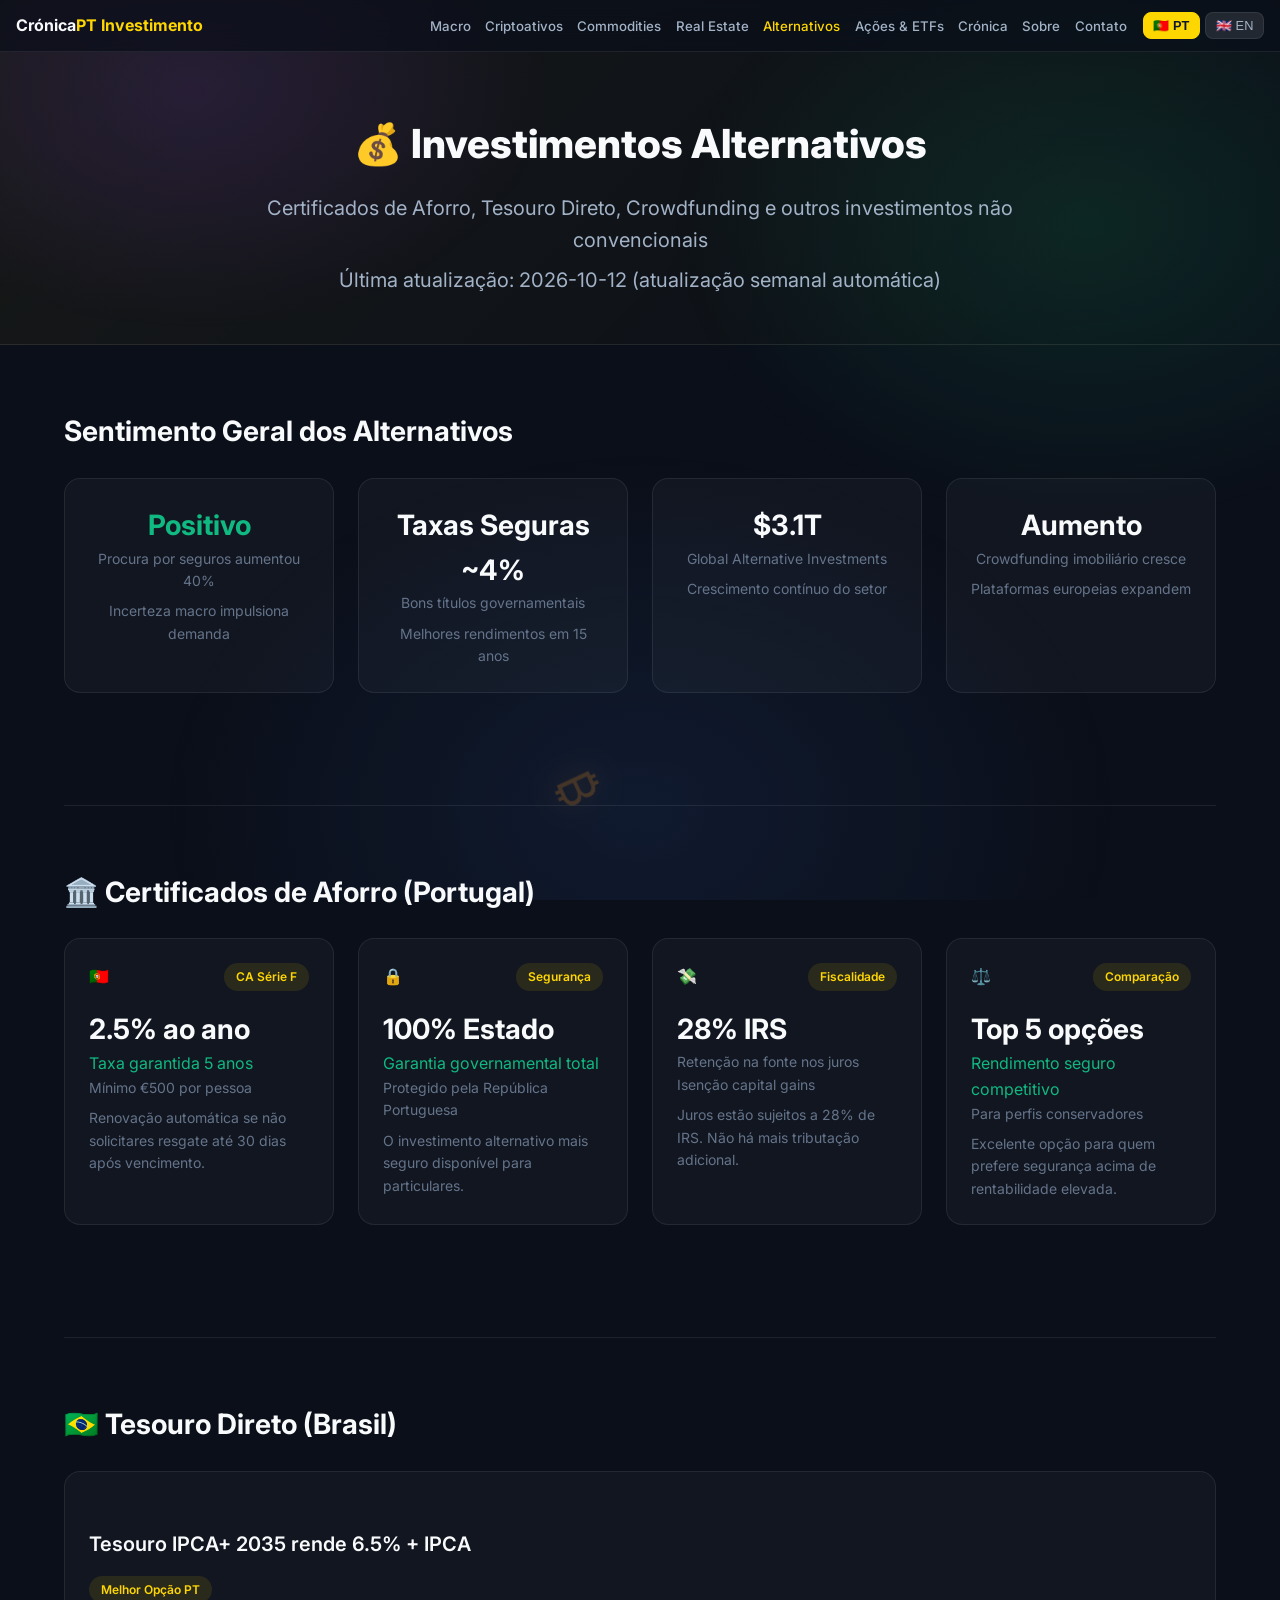
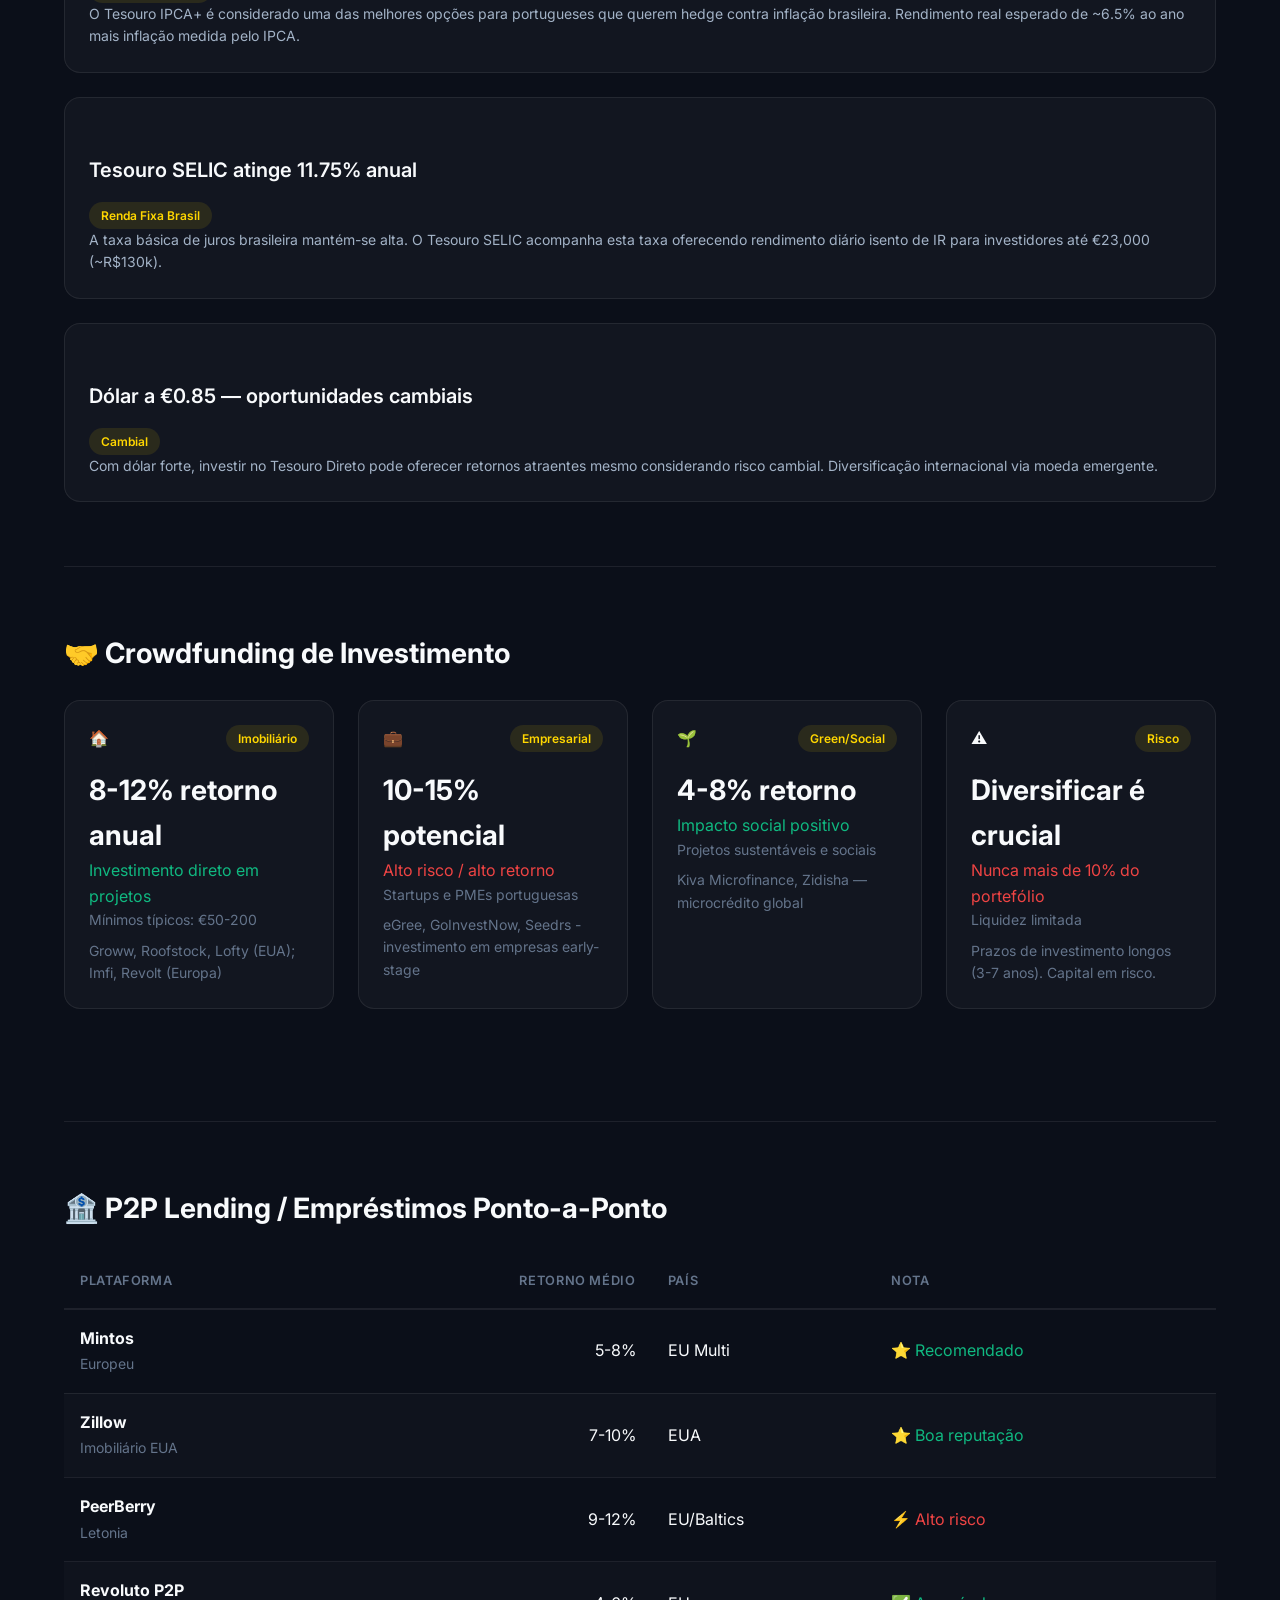
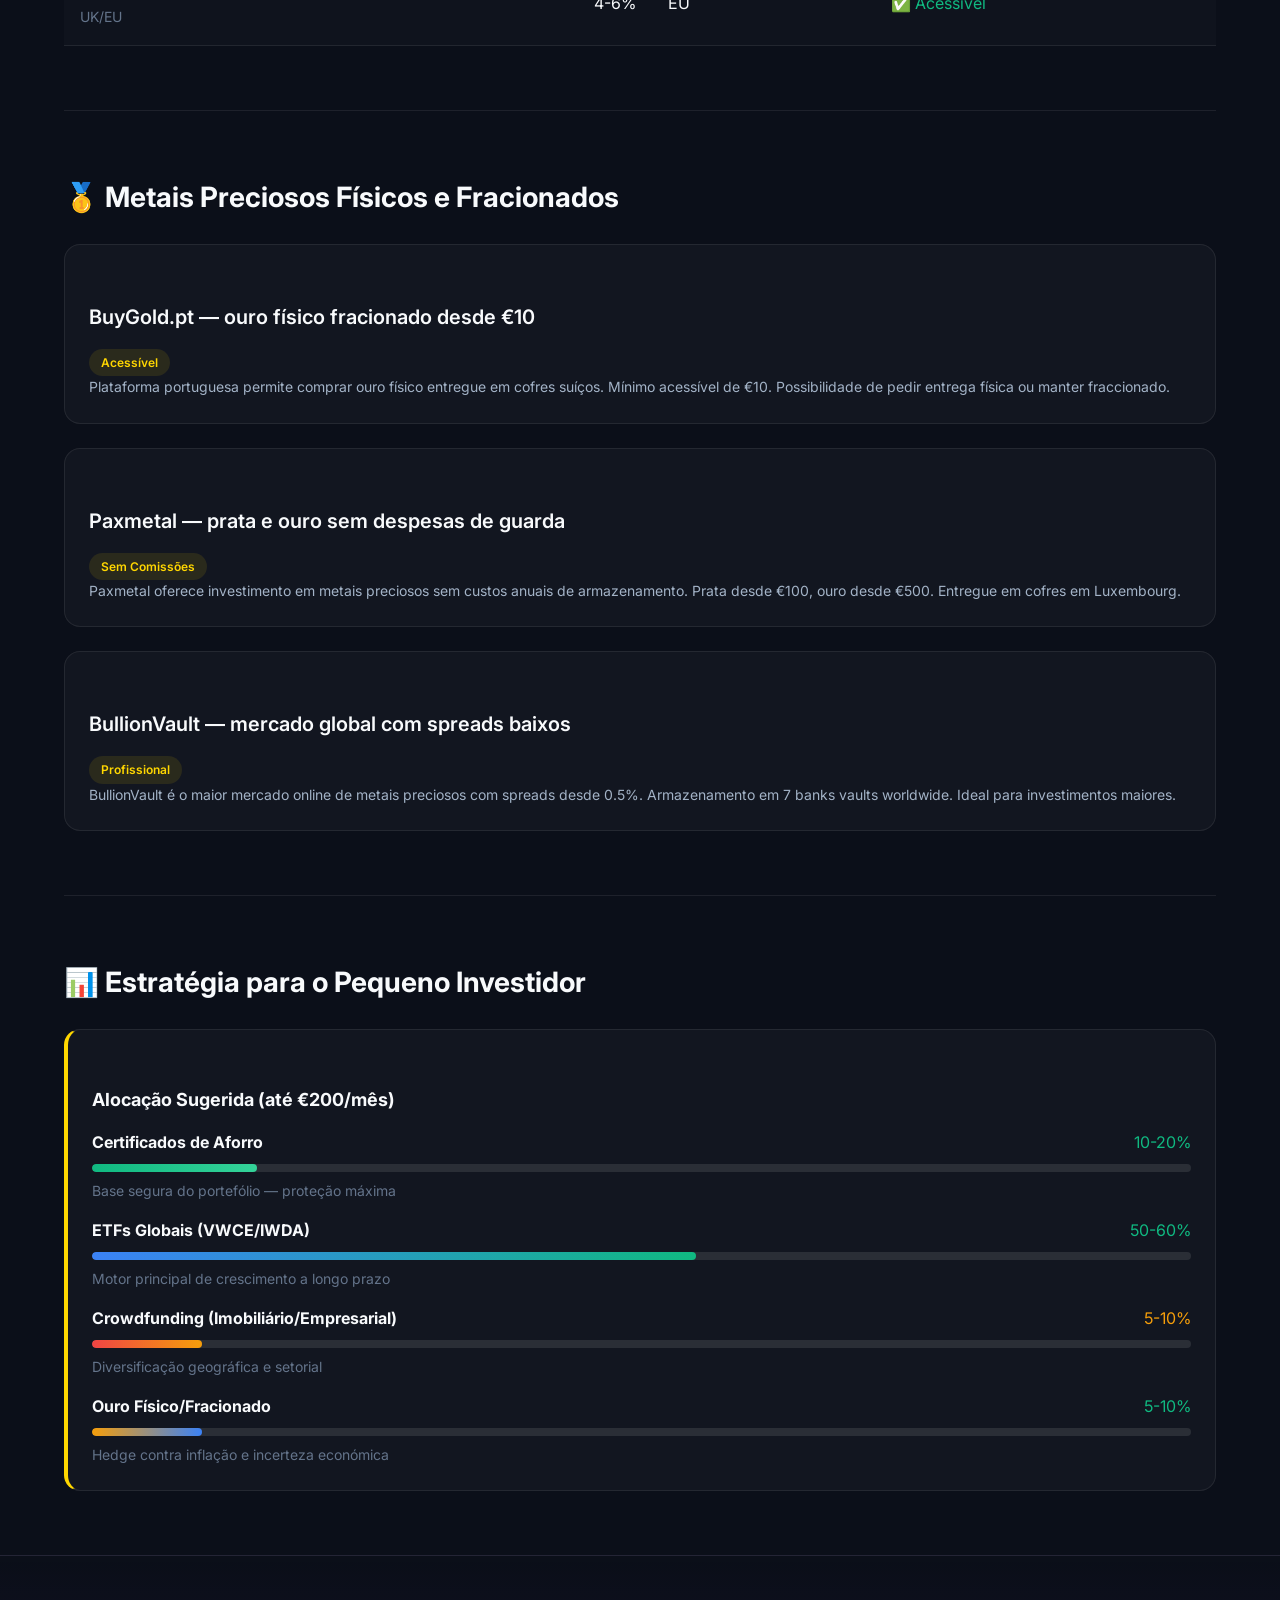
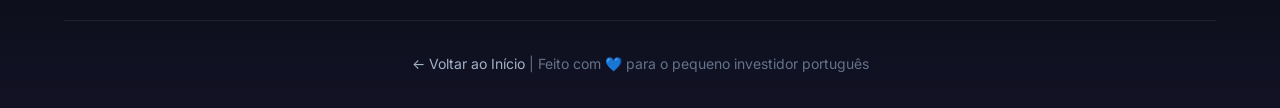
==== alternativos.html @ 5f59a405 "📊 Daily market data update [Auto]" ====
<!DOCTYPE html>
<html lang="pt-PT">
<head>
  <meta charset="UTF-8">
  <meta name="viewport" content="width=device-width, initial-scale=1.0">
  <title>Investimentos Alternativos — Crónica PT Investimento</title>
  <link rel="stylesheet" href="style.css">
  <link href="https://fonts.googleapis.com/css2?family=Inter:wght@300;400;500;600;700;800&display=swap" rel="stylesheet">
</head>
<body>
  <nav class="navbar">
    <div class="nav-container">
      <a href="index.html" class="nav-logo"><span class="logo-text">Crónica<span class="highlight">PT Investimento</span></span></a>
      <button class="nav-toggle" id="navToggle"><span></span><span></span><span></span></button>
      <ul class="nav-menu">
        <li><a href="macro.html" class="nav-link">Macro</a></li>
        <li><a href="cripto.html" class="nav-link">Criptoativos</a></li>
        <li><a href="commodities.html" class="nav-link">Commodities</a></li>
        <li><a href="realestate.html" class="nav-link">Real Estate</a></li>
        <li><a href="alternativos.html" class="nav-link" style="color:var(--gold)">Alternativos</a></li>
        <li><a href="stocks.html" class="nav-link">Ações & ETFs</a></li>
        <li><a href="cronica.html" class="nav-link">Crónica</a></li>
        <li><a href="index.html#sobre" class="nav-link">Sobre</a></li>
        <li><a href="index.html#contato" class="nav-link">Contato</a></li>
      </ul>
        <div class="lang-selector" id="langSelector">
          <button class="lang-btn" data-lang="pt" onclick="switchLanguage('pt')" title="Português">🇵🇹 PT</button>
          <button class="lang-btn" data-lang="en" onclick="switchLanguage('en')" title="English">🇬🇧 EN</button>
        </div>
      </div>
    </nav>

  <header class="page-header">
    <div class="container">
      <div class="page-header-content">
        <h1>💰 Investimentos Alternativos</h1>
        <p>Certificados de Aforro, Tesouro Direto, Crowdfunding e outros investimentos não convencionais</p>
        <p class="last-updated">Última atualização: 2026-10-12 (atualização semanal automática)</p>
      </div>
    </div>
  </header>

  <main class="container">
    <!-- Overview -->
    <section class="inner-section">
      <h2>Sentimento Geral dos Alternativos</h2>
      <div class="data-grid" style="grid-template-columns:repeat(auto-fit,minmax(200px,1fr));">
        <div class="data-card" style="text-align:center;">
          <div class="data-card-value positive">Positivo</div>
          <div class="data-card-label">Procura por seguros aumentou 40%</div>
          <p style="font-size:0.875rem;color:var(--text-muted);margin-top:0.5rem;">Incerteza macro impulsiona demanda</p>
        </div>
        <div class="data-card" style="text-align:center;">
          <div class="data-card-value">Taxas Seguras ~4%</div>
          <div class="data-card-label">Bons títulos governamentais</div>
          <p style="font-size:0.875rem;color:var(--text-muted);margin-top:0.5rem;">Melhores rendimentos em 15 anos</p>
        </div>
        <div class="data-card" style="text-align:center;">
          <div class="data-card-value">$3.1T</div>
          <div class="data-card-label">Global Alternative Investments</div>
          <p style="font-size:0.875rem;color:var(--text-muted);margin-top:0.5rem;">Crescimento contínuo do setor</p>
        </div>
        <div class="data-card" style="text-align:center;">
          <div class="data-card-value">Aumento</div>
          <div class="data-card-label">Crowdfunding imobiliário cresce</div>
          <p style="font-size:0.875rem;color:var(--text-muted);margin-top:0.5rem;">Plataformas europeias expandem</p>
        </div>
      </div>
    </section>

    <!-- Certificados de Aforro -->
    <section class="inner-section">
      <h2>🏛️ Certificados de Aforro (Portugal)</h2>
      <div class="data-grid">
        <div class="data-card">
          <div class="data-card-header"><span class="data-card-icon">🇵🇹</span><span class="news-badge">CA Série F</span></div>
          <div class="data-card-value">2.5% ao ano</div>
          <div class="positive">Taxa garantida 5 anos</div>
          <div class="data-card-label">Mínimo €500 por pessoa</div>
          <p style="font-size:0.875rem;color:var(--text-muted);margin-top:0.5rem;">Renovação automática se não solicitares resgate até 30 dias após vencimento.</p>
        </div>
        <div class="data-card">
          <div class="data-card-header"><span class="data-card-icon">🔒</span><span class="news-badge">Segurança</span></div>
          <div class="data-card-value">100% Estado</div>
          <div class="positive">Garantia governamental total</div>
          <div class="data-card-label">Protegido pela República Portuguesa</div>
          <p style="font-size:0.875rem;color:var(--text-muted);margin-top:0.5rem;">O investimento alternativo mais seguro disponível para particulares.</p>
        </div>
        <div class="data-card">
          <div class="data-card-header"><span class="data-card-icon">💸</span><span class="news-badge">Fiscalidade</span></div>
          <div class="data-card-value">28% IRS</div>
          <div class="data-card-label">Retenção na fonte nos juros</div>
          <div class="data-card-label">Isenção capital gains</div>
          <p style="font-size:0.875rem;color:var(--text-muted);margin-top:0.5rem;">Juros estão sujeitos a 28% de IRS. Não há mais tributação adicional.</p>
        </div>
        <div class="data-card">
          <div class="data-card-header"><span class="data-card-icon">⚖️</span><span class="news-badge">Comparação</span></div>
          <div class="data-card-value">Top 5 opções</div>
          <div class="positive">Rendimento seguro competitivo</div>
          <div class="data-card-label">Para perfis conservadores</div>
          <p style="font-size:0.875rem;color:var(--text-muted);margin-top:0.5rem;">Excelente opção para quem prefere segurança acima de rentabilidade elevada.</p>
        </div>
      </div>
    </section>

    <!-- Tesouro Direto Brazil -->
    <section class="inner-section">
      <h2>🇧🇷 Tesouro Direto (Brasil)</h2>
      <div class="news-list">
        <article class="news-item fade-in">
          <div class="news-item-header"><h3>Tesouro IPCA+ 2035 rende 6.5% + IPCA</h3><span class="news-badge">Melhor Opção PT</span></div>
          <p>O Tesouro IPCA+ é considerado uma das melhores opções para portugueses que querem hedge contra inflação brasileira. Rendimento real esperado de ~6.5% ao ano mais inflação medida pelo IPCA.</p>
        </article>
        <article class="news-item fade-in">
          <div class="news-item-header"><h3>Tesouro SELIC atinge 11.75% anual</h3><span class="news-badge">Renda Fixa Brasil</span></div>
          <p>A taxa básica de juros brasileira mantém-se alta. O Tesouro SELIC acompanha esta taxa oferecendo rendimento diário isento de IR para investidores até €23,000 (~R$130k).</p>
        </article>
        <article class="news-item fade-in">
          <div class="news-item-header"><h3>Dólar a €0.85 — oportunidades cambiais</h3><span class="news-badge">Cambial</span></div>
          <p>Com dólar forte, investir no Tesouro Direto pode oferecer retornos atraentes mesmo considerando risco cambial. Diversificação internacional via moeda emergente.</p>
        </article>
      </div>
    </section>

    <!-- Crowdfunding -->
    <section class="inner-section">
      <h2>🤝 Crowdfunding de Investimento</h2>
      <div class="data-grid">
        <div class="data-card">
          <div class="data-card-header"><span class="data-card-icon">🏠</span><span class="news-badge">Imobiliário</span></div>
          <div class="data-card-value">8-12% retorno anual</div>
          <div class="positive">Investimento direto em projetos</div>
          <div class="data-card-label">Mínimos típicos: €50-200</div>
          <p style="font-size:0.875rem;color:var(--text-muted);margin-top:0.5rem;">Groww, Roofstock, Lofty (EUA); Imfi, Revolt (Europa)</p>
        </div>
        <div class="data-card">
          <div class="data-card-header"><span class="data-card-icon">💼</span><span class="news-badge">Empresarial</span></div>
          <div class="data-card-value">10-15% potencial</div>
          <div class="negative">Alto risco / alto retorno</div>
          <div class="data-card-label">Startups e PMEs portuguesas</div>
          <p style="font-size:0.875rem;color:var(--text-muted);margin-top:0.5rem;">eGree, GoInvestNow, Seedrs - investimento em empresas early-stage</p>
        </div>
        <div class="data-card">
          <div class="data-card-header"><span class="data-card-icon">🌱</span><span class="news-badge">Green/Social</span></div>
          <div class="data-card-value">4-8% retorno</div>
          <div class="positive">Impacto social positivo</div>
          <div class="data-card-label">Projetos sustentáveis e sociais</div>
          <p style="font-size:0.875rem;color:var(--text-muted);margin-top:0.5rem;">Kiva Microfinance, Zidisha — microcrédito global</p>
        </div>
        <div class="data-card">
          <div class="data-card-header"><span class="data-card-icon">⚠️</span><span class="news-badge">Risco</span></div>
          <div class="data-card-value">Diversificar é crucial</div>
          <div class="negative">Nunca mais de 10% do portefólio</div>
          <div class="data-card-label">Liquidez limitada</div>
          <p style="font-size:0.875rem;color:var(--text-muted);margin-top:0.5rem;">Prazos de investimento longos (3-7 anos). Capital em risco.</p>
        </div>
      </div>
    </section>

    <!-- P2P Lending -->
    <section class="inner-section">
      <h2>🏦 P2P Lending / Empréstimos Ponto-a-Ponto</h2>
      <table>
        <thead>
          <tr>
            <th>Plataforma</th>
            <th style="text-align:right;">Retorno Médio</th>
            <th>País</th>
            <th>Nota</th>
          </tr>
        </thead>
        <tbody>
          <tr>
            <td><strong>Mintos</strong><br><span style="color:var(--text-muted);font-size:0.875rem;">Europeu</span></td>
            <td style="text-align:right;">5-8%</td>
            <td>EU Multi</td>
            <td style="color:var(--green);">⭐ Recomendado</td>
          </tr>
          <tr>
            <td><strong>Zillow</strong><br><span style="color:var(--text-muted);font-size:0.875rem;">Imobiliário EUA</span></td>
            <td style="text-align:right;">7-10%</td>
            <td>EUA</td>
            <td style="color:var(--green);">⭐ Boa reputação</td>
          </tr>
          <tr>
            <td><strong>PeerBerry</strong><br><span style="color:var(--text-muted);font-size:0.875rem;">Letonia</span></td>
            <td style="text-align:right;">9-12%</td>
            <td>EU/Baltics</td>
            <td style="color:var(--red);">⚡ Alto risco</td>
          </tr>
          <tr>
            <td><strong>Revoluto P2P</strong><br><span style="color:var(--text-muted);font-size:0.875rem;">UK/EU</span></td>
            <td style="text-align:right;">4-6%</td>
            <td>EU</td>
            <td style="color:var(--green);">✅ Acessível</td>
          </tr>
        </tbody>
      </table>
    </section>

    <!-- Gold Savings -->
    <section class="inner-section">
      <h2>🥇 Metais Preciosos Físicos e Fracionados</h2>
      <div class="news-list">
        <article class="news-item fade-in">
          <div class="news-item-header"><h3>BuyGold.pt — ouro físico fracionado desde €10</h3><span class="news-badge">Acessível</span></div>
          <p>Plataforma portuguesa permite comprar ouro físico entregue em cofres suíços. Mínimo acessível de €10. Possibilidade de pedir entrega física ou manter fraccionado.</p>
        </article>
        <article class="news-item fade-in">
          <div class="news-item-header"><h3>Paxmetal — prata e ouro sem despesas de guarda</h3><span class="news-badge">Sem Comissões</span></div>
          <p>Paxmetal oferece investimento em metais preciosos sem custos anuais de armazenamento. Prata desde €100, ouro desde €500. Entregue em cofres em Luxembourg.</p>
        </article>
        <article class="news-item fade-in">
          <div class="news-item-header"><h3>BullionVault — mercado global com spreads baixos</h3><span class="news-badge">Profissional</span></div>
          <p>BullionVault é o maior mercado online de metais preciosos com spreads desde 0.5%. Armazenamento em 7 banks vaults worldwide. Ideal para investimentos maiores.</p>
        </article>
      </div>
    </section>

    <!-- Strategy -->
    <section class="inner-section">
      <h2>📊 Estratégia para o Pequeno Investidor</h2>
      <div class="data-card" style="border-left:4px solid var(--gold);">
        <h3 style="font-size:1.125rem;font-weight:700;margin-bottom:1rem;">Alocação Sugerida (até €200/mês)</h3>
        <div style="margin-bottom:1rem;">
          <div style="display:flex;justify-content:space-between;margin-bottom:0.5rem;"><strong>Certificados de Aforro</strong><span class="positive">10-20%</span></div>
          <div class="sentiment-bar-bg"><div class="sentiment-bar-fill sent-extreme" style="width:15%"></div></div>
          <p style="font-size:0.875rem;color:var(--text-muted);margin-top:0.5rem;">Base segura do portefólio — proteção máxima</p>
        </div>
        <div style="margin-bottom:1rem;">
          <div style="display:flex;justify-content:space-between;margin-bottom:0.5rem;"><strong>ETFs Globais (VWCE/IWDA)</strong><span class="positive">50-60%</span></div>
          <div class="sentiment-bar-bg"><div class="sentiment-bar-fill sent-greed" style="width:55%"></div></div>
          <p style="font-size:0.875rem;color:var(--text-muted);margin-top:0.5rem;">Motor principal de crescimento a longo prazo</p>
        </div>
        <div style="margin-bottom:1rem;">
          <div style="display:flex;justify-content:space-between;margin-bottom:0.5rem;"><strong>Crowdfunding (Imobiliário/Empresarial)</strong><span style="color:#f59e0b;">5-10%</span></div>
          <div class="sentiment-bar-bg"><div class="sentiment-bar-fill sent-fear" style="width:10%"></div></div>
          <p style="font-size:0.875rem;color:var(--text-muted);margin-top:0.5rem;">Diversificação geográfica e setorial</p>
        </div>
        <div>
          <div style="display:flex;justify-content:space-between;margin-bottom:0.5rem;"><strong>Ouro Físico/Fracionado</strong><span class="positive">5-10%</span></div>
          <div class="sentiment-bar-bg"><div class="sentiment-bar-fill sent-neutral" style="width:10%"></div></div>
          <p style="font-size:0.875rem;color:var(--text-muted);margin-top:0.5rem;">Hedge contra inflação e incerteza económica</p>
        </div>
      </div>
    </section>
  </main>

  <footer class="footer">
    <div class="container">
      <div class="footer-bottom">
        <p><a href="index.html" style="color:var(--text-secondary);text-decoration:none;">← Voltar ao Início</a> | Feito com 💙 para o pequeno investidor português</p>
      </div>
    </div>
  </footer>
  <script src="translations.js"></script>
  <script src="script.js"></script>
  <div class="floating-btc" aria-hidden="true"><span class="coin">₿</span></div>

</body>
</html>
---- style.css ----
/* CRONICA PT - Modern Design (Solana-inspired) */
* { margin: 0; padding: 0; box-sizing: border-box; }
:root { --bg-dark:#0b0f19;--bg-card:rgba(255,255,255,0.03);--bg-alt:#070b14;--text-primary:#f8fafc;--text-secondary:#a3b3c7;--text-muted:#64748b;--gold:#FFD700;--green:#10b981;--red:#ef4444;--blue:#3b82f6;--purple:#8b5cf6;--accent:#9945FF;--accent2:#14F195;--border:rgba(255,255,255,0.08);--shadow:0 4px 24px rgba(0,0,0,0.3);--trans:0.3s ease; }
html { scroll-behavior:smooth;font-size:16px; }
body { font-family:Inter,-apple-system,BlinkMacSystemFont,sans-serif;background:var(--bg-dark);color:var(--text-primary);line-height:1.6;overflow-x:hidden; }
/* Ambient gradient orbs (Solana-style background glow) */
body::before {
  content:'';
  position:fixed;inset:0;z-index:-2;pointer-events:none;
  background:
    radial-gradient(600px 400px at 15% 10%, rgba(153,69,255,0.14), transparent 60%),
    radial-gradient(700px 500px at 85% 25%, rgba(20,241,149,0.10), transparent 60%),
    radial-gradient(800px 600px at 50% 90%, rgba(59,130,246,0.10), transparent 60%);
}
.container { max-width:1200px;margin:0 auto;padding:0 1.5rem; }
.section { padding:5rem 0; }
.section-header { text-align:center;margin-bottom:3rem; }
.section-tag { display:inline-block;background:linear-gradient(135deg, rgba(153,69,255,0.15), rgba(20,241,149,0.12));border:1px solid rgba(153,69,255,0.3);color:var(--accent2);padding:0.5rem 1rem;border-radius:9999px;font-size:0.875rem;font-weight:600;margin-bottom:1rem; }
.section-title { font-size:2.75rem;font-weight:800;margin-bottom:0.5rem;background:linear-gradient(120deg,#fff 30%,#9945FF 70%,#14F195 100%);-webkit-background-clip:text;-webkit-text-fill-color:transparent;background-clip:text; }
.section-desc { color:var(--text-secondary);font-size:1.125rem; }
.mb-2 { margin-bottom:0.5rem; }

/* Navigation */
.navbar { position:fixed;top:0;left:0;right:0;background:rgba(11,15,25,0.75);backdrop-filter:blur(16px) saturate(180%);z-index:1000;border-bottom:1px solid var(--border); }
.nav-container { max-width:1400px;margin:0 auto;padding:0.75rem 1rem;display:flex;justify-content:space-between;align-items:center;flex-wrap:nowrap;gap:1rem; }
.nav-logo { display:flex;align-items:center;text-decoration:none;color:var(--text-primary);font-weight:700;font-size:1rem;margin-right:auto;white-space:nowrap;flex-shrink:0; }
.nav-menu { margin-left:auto;flex-shrink:1;min-width:0; }
.highlight { color:var(--gold); }
.nav-menu { display:flex;align-items:center;gap:0.9rem;list-style:none;flex-wrap:nowrap;white-space:nowrap; }
.nav-link { color:var(--text-secondary);text-decoration:none;font-weight:500;transition:color var(--trans);font-size:0.83rem;white-space:nowrap; }
.nav-link:hover { color:var(--gold); }
.btn-nav { background:var(--gold);color:#0f172a!important;padding:0.4rem 1rem;border-radius:9999px;font-weight:600;text-decoration:none;transition:all var(--trans);font-size:0.9rem; }
.btn-nav:hover { opacity:0.9;transform:translateY(-2px); }
.nav-toggle { display:none;flex-direction:column;gap:4px;background:none;border:none;cursor:pointer;padding:0.5rem; }
.nav-toggle span { width:24px;height:2px;background:var(--text-primary);transition:all var(--trans); }
@media(max-width:1024px) { .nav-menu{position:fixed;top:64px;left:0;right:0;background:rgba(15,23,42,0.98);flex-direction:column;padding:2rem;gap:1rem;transform:translateY(-100%);opacity:0;visibility:hidden;transition:all var(--trans);} .nav-menu.open{transform:translateY(0);opacity:1;visibility:visible;} .nav-toggle{display:flex;} .nav-link{width:100%;padding:0.5rem 0;} }

/* Hero Section */
.hero { min-height:100vh;display:flex;align-items:center;justify-content:center;position:relative;overflow:hidden;padding:6rem 1.5rem 4rem; }
.hero-bg { position:absolute;inset:0;background:radial-gradient(ellipse at 30% 40%,rgba(153,69,255,0.16),transparent 55%),radial-gradient(ellipse at 70% 60%,rgba(20,241,149,0.12),transparent 55%);animation:glow 8s ease-in-out infinite alternate; }
@keyframes glow { from{opacity:0.3} to{opacity:0.6} }
.hero-content { text-align:center;position:relative;z-index:1;max-width:800px; }
.hero-title { font-size:clamp(2.2rem,5.5vw,4rem);font-weight:800;line-height:1.15;margin-bottom:1.5rem;letter-spacing:-0.02em; }
.gradient-text { background:linear-gradient(90deg,#9945FF,#14F195,#00D1FF,#9945FF);-webkit-background-clip:text;-webkit-text-fill-color:transparent;background-clip:text;background-size:300% 200%;animation:shift 6s ease infinite; }
@keyframes shift { 0%,100%{background-position:0% 50%} 50%{background-position:100% 50%} }
.hero-subtitle { font-size:1.25rem;color:var(--text-secondary);margin-bottom:2rem;max-width:600px;margin-left:auto;margin-right:auto; }
.hero-buttons { display:flex;gap:1rem;justify-content:center;margin-bottom:3rem;flex-wrap:wrap; }
.btn { padding:1rem 2rem;border-radius:9999px;font-weight:600;font-size:1rem;text-decoration:none;transition:all var(--trans);border:none;cursor:pointer;display:inline-flex;align-items:center;gap:0.5rem; }
.btn-primary { background:linear-gradient(90deg,#9945FF,#14F195);color:#0b0f19; }
.btn-primary:hover { opacity:0.95;transform:translateY(-2px);box-shadow:0 10px 30px rgba(153,69,255,0.4); }
.btn-secondary { background:transparent;color:var(--text-primary);border:2px solid var(--border); }
.btn-secondary:hover { border-color:var(--gold);color:var(--gold); }
.hero-stats { display:flex;justify-content:center;gap:3rem;flex-wrap:wrap; }
.stat-item { text-align:center; }
.stat-number { display:block;font-size:2.5rem;font-weight:800;line-height:1;margin-bottom:0.5rem;background:linear-gradient(90deg,#9945FF,#14F195);-webkit-background-clip:text;-webkit-text-fill-color:transparent;background-clip:text; }
.stat-label { font-size:0.875rem;color:var(--text-secondary);text-transform:uppercase;letter-spacing:0.05em; }

/* Quick Links Grid */
.quick-links-section { background:var(--bg-alt); }
.quick-links-grid { display:grid;gap:1.5rem;grid-template-columns:repeat(auto-fit,minmax(300px,1fr)); }
@media(min-width:1024px) { .quick-links-grid{grid-template-columns:repeat(3,1fr);} }
.quick-card { background:var(--bg-card);border:1px solid var(--border);border-radius:1rem;padding:2rem;text-decoration:none;color:inherit;transition:all var(--trans);position:relative;backdrop-filter:blur(10px);overflow:hidden; }
.quick-card::before { content:"";position:absolute;top:0;left:0;right:0;height:2px;background:linear-gradient(90deg,#9945FF,#14F195);opacity:0;transition:opacity var(--trans); }
.quick-card:hover::before { opacity:1; }
.quick-card:hover { border-color:rgba(153,69,255,0.4);transform:translateY(-4px);box-shadow:0 12px 40px rgba(153,69,255,0.15); }
.quick-card.featured { border-color:rgba(255,215,0,0.2); }
.quick-card-icon { font-size:2.5rem;margin-bottom:1rem; }
.quick-card h3 { font-size:1.25rem;font-weight:700;margin-bottom:0.5rem; }
.quick-card p { color:var(--text-secondary);font-size:0.875rem;line-height:1.6; }
.card-arrow { position:absolute;bottom:1.5rem;right:1.5rem;color:var(--gold);font-size:1.5rem;transition:transform var(--trans); }
.quick-card:hover .card-arrow { transform:translateX(4px); }
.card-badge { position:absolute;top:1.5rem;right:1.5rem;background:var(--gold);color:#0f172a;padding:0.25rem 0.75rem;border-radius:9999px;font-size:0.75rem;font-weight:600; }

/* About & Subscribe */
.about-content { display:grid;gap:2rem; }
@media(min-width:768px){ .about-content{grid-template-columns:repeat(3,1fr);} }
.about-card { background:var(--bg-card);border:1px solid var(--border);border-radius:1rem;padding:2rem;transition:all var(--trans); }
.about-card { backdrop-filter:blur(10px); }
.about-card:hover { border-color:rgba(20,241,149,0.4);transform:translateY(-4px);box-shadow:0 12px 40px rgba(20,241,149,0.1); }
.about-card h3 { font-size:1.25rem;font-weight:700;margin-bottom:1rem; }
.about-card p { color:var(--text-secondary);line-height:1.7; }
.subscribe-section { background:linear-gradient(135deg,rgba(255,215,0,0.05),rgba(30,41,59,0.5)); }
.subscribe-wrapper { display:grid;gap:3rem;align-items:center; }
@media(min-width:768px){ .subscribe-wrapper{grid-template-columns:1fr 1fr;} }
.subscribe-content { text-align:center; }
.subscribe-form { display:flex;flex-direction:column;gap:1rem;margin-top:2rem; }
.subscribe-form input { padding:1rem;background:rgba(255,255,255,0.05);border:1px solid var(--border);border-radius:0.75rem;color:var(--text-primary);font-size:1rem;outline:none;transition:all var(--trans); }
.subscribe-form input:focus { border-color:var(--gold);box-shadow:0 0 0 3px rgba(255,215,0,0.1); }
.btn-subscribe { background:linear-gradient(90deg,#9945FF,#14F195);color:#0b0f19;padding:1rem;border:none;border-radius:0.75rem;font-size:1rem;font-weight:600;cursor:pointer;transition:all var(--trans); }
.btn-subscribe:hover { opacity:0.95;transform:translateY(-2px);box-shadow:0 10px 30px rgba(153,69,255,0.35); }
.subscribe-footer { font-size:0.75rem;color:var(--text-muted);margin-top:1rem; }
.subscribe-perks { display:flex;flex-direction:column;gap:1.5rem; }
.perk-item { display:flex;align-items:center;gap:1rem;font-size:1.125rem; }
.perk-icon { font-size:1.5rem; }

/* Contact */
.contact-grid { display:grid;gap:3rem; }
@media(min-width:768px){ .contact-grid{grid-template-columns:1fr 1fr;} }
.contact-info h3 { font-size:1.25rem;font-weight:700;margin-bottom:1.5rem; }
.contact-items { display:flex;flex-direction:column;gap:1.5rem;margin-bottom:2rem; }
.contact-item { display:flex;gap:1rem;align-items:flex-start; }
.contact-icon { font-size:1.5rem; }
.contact-item strong { display:block;margin-bottom:0.25rem; }
.contact-item p { color:var(--text-secondary); }
.contact-item a { color:var(--gold);text-decoration:none; }
.faq-preview h4 { font-size:1.125rem;font-weight:600;margin-bottom:1rem; }
.faq-preview details { background:var(--bg-card);border:1px solid var(--border);border-radius:0.75rem;padding:1rem;margin-bottom:0.75rem;cursor:pointer; }
.faq-preview summary { font-weight:600;margin-bottom:0.5rem; }
.faq-preview p { font-size:0.875rem;color:var(--text-secondary);line-height:1.6; }
.contact-form { display:flex;flex-direction:column;gap:1rem; }
.contact-form input,.contact-form select,.contact-form textarea { padding:1rem;background:var(--bg-card);border:1px solid var(--border);border-radius:0.75rem;color:var(--text-primary);font-size:1rem;outline:none;transition:all var(--trans);font-family:inherit;backdrop-filter:blur(8px); }
.contact-form input:focus,.contact-form select:focus,.contact-form textarea:focus { border-color:#9945FF;box-shadow:0 0 0 3px rgba(153,69,255,0.15); }
.contact-form textarea { resize:vertical; }

/* Footer */
.footer { background:linear-gradient(180deg,transparent,rgba(153,69,255,0.05));border-top:1px solid var(--border);padding:4rem 0 2rem; }
.footer-content { display:grid;gap:3rem;margin-bottom:2rem; }
@media(min-width:768px){ .footer-content{grid-template-columns:2fr 1fr 1fr;} }
.footer-logo { display:flex;align-items:center;gap:0.5rem;margin-bottom:1rem; }
.footer-tagline { color:var(--text-secondary);margin-bottom:0.5rem; }
.footer-disclaimer { font-size:0.875rem;color:var(--text-muted); }
.footer-links { display:grid;gap:2rem;grid-template-columns:repeat(auto-fit,minmax(150px,1fr)); }
.footer-col h4 { font-size:1rem;font-weight:600;margin-bottom:1rem; }
.footer-col ul { list-style:none; }
.footer-col li { margin-bottom:0.5rem; }
.footer-col a { color:var(--text-secondary);text-decoration:none;transition:color var(--trans); }
.footer-col a:hover { color:var(--gold); }
.footer-bottom { text-align:center;padding-top:2rem;border-top:1px solid var(--border); }
.footer-bottom p { color:var(--text-muted);font-size:0.875rem; }
.back-to-top { position:fixed;bottom:2rem;right:2rem;width:3rem;height:3rem;background:var(--gold);color:#0f172a;border:none;border-radius:50%;font-size:1.25rem;cursor:pointer;opacity:0;visibility:hidden;transition:all var(--trans);z-index:999; }
.back-to-top.visible { opacity:1;visibility:visible; }
.back-to-top:hover { transform:translateY(-4px); }

/* Page Headers (inner pages) */
.page-header { padding:7rem 0 3rem;background:linear-gradient(135deg,rgba(255,215,0,0.05),transparent);border-bottom:1px solid var(--border); }
.page-header-content { text-align:center;max-width:800px;margin:0 auto; }
.page-header h1 { font-size:2.5rem;font-weight:800;margin-bottom:1rem; }
.page-header p { color:var(--text-secondary);font-size:1.25rem; }
.last-updated { color:var(--gold);font-size:0.875rem;margin-top:0.5rem; }

/* Data Cards */
.data-grid { display:grid;gap:1.5rem;grid-template-columns:repeat(auto-fit,minmax(250px,1fr));margin-bottom:3rem; }
.data-card { background:var(--bg-card);border:1px solid var(--border);border-radius:1rem;padding:1.5rem;transition:all var(--trans); }
.data-card:hover { border-color:rgba(255,215,0,0.3);transform:translateY(-2px); }
.data-card-header { display:flex;justify-content:space-between;align-items:center;margin-bottom:1rem; }
.data-card-value { font-size:1.75rem;font-weight:700; }
.data-card-label { color:var(--text-muted);font-size:0.875rem; }
.positive { color:var(--green); }
.negative { color:var(--red); }

/* News Items */
.news-list { display:flex;flex-direction:column;gap:1.5rem; }
.news-item { background:var(--bg-card);border:1px solid var(--border);border-radius:1rem;padding:1.5rem;transition:all var(--trans); }
.news-item:hover { border-color:rgba(255,215,0,0.3); }
.news-item h3 { font-size:1.125rem;font-weight:600;margin-bottom:0.5rem; }
.news-badge { display:inline-block;background:rgba(255,215,0,0.1);color:var(--gold);padding:0.25rem 0.75rem;border-radius:9999px;font-size:0.75rem;font-weight:600; }
.news-item p { color:var(--text-secondary);font-size:0.875rem;line-height:1.6; }
.news-date { color:var(--text-muted);font-size:0.75rem;margin-bottom:0.5rem; }

/* Sentiment Bar */
.sentiment-bar-bg { height:8px;background:rgba(255,255,255,0.1);border-radius:9999px;overflow:hidden;margin-top:0.5rem; }
.sentiment-bar-fill { height:100%;border-radius:9999px;transition:width 0.5s ease; }
.sent-fear { background:linear-gradient(90deg,#ef4444,#f59e0b); }
.sent-neutral { background:linear-gradient(90deg,#f59e0b,#3b82f6); }
.sent-greed { background:linear-gradient(90deg,#3b82f6,#10b981); }
.sent-extreme { background:linear-gradient(90deg,#10b981,#34d399); }

/* Inner page sections */
.inner-section { padding:4rem 0;border-bottom:1px solid var(--border); }
.inner-section:last-child { border-bottom:none; }
.inner-section h2 { font-size:1.75rem;font-weight:700;margin-bottom:1.5rem; }
.inner-section h3 { font-size:1.25rem;font-weight:600;margin:2rem 0 1rem; }

/* Tables */
table { width:100%;border-collapse:collapse; }
table th { text-align:left;padding:0.9rem 1rem;color:var(--text-muted);font-size:0.8rem;text-transform:uppercase;letter-spacing:0.05em;border-bottom:1px solid var(--border); }
table td { padding:0.9rem 1rem;border-bottom:1px solid rgba(255,255,255,0.04); }
table tbody tr { transition:background var(--trans); }
table tbody tr:hover { background:rgba(153,69,255,0.06); }
thead th { text-align:left;padding:1rem;color:var(--text-muted);font-weight:600;border-bottom:2px solid var(--border); }
tbody td { padding:1rem;border-bottom:1px solid var(--border); }
tbody tr:nth-child(even) { background:rgba(255,255,255,0.02); }

/* Animations */
.fade-in { opacity:0;transform:translateY(20px);transition:opacity 0.6s ease,transform 0.6s ease; }
.fade-in.visible { opacity:1;transform:translateY(0); }

/* Responsive */
@media(max-width:768px) { .section{padding:3rem 0;} .section-title{font-size:2rem;} .hero-title{font-size:2rem;} .hero-buttons{flex-direction:column;} .btn{width:100%;justify-content:center;} .hero-stats{flex-direction:column;gap:1rem;} .page-header h1{font-size:2rem;} .quick-links-grid{grid-template-columns:1fr;} }
/* Language Selector */
.lang-selector {
  display: flex;
  align-items: center;
  gap: 0.35rem;
  flex-shrink: 0;
}
.lang-btn {
  background: rgba(255,255,255,0.1);
  border: 1px solid var(--border);
  color: var(--text-secondary);
  padding: 0.3rem 0.6rem;
  border-radius: 0.5rem;
  cursor: pointer;
  font-size: 0.8rem;
  transition: all var(--trans);
  white-space: nowrap;
  flex-shrink: 0;
}
.lang-btn:hover {
  background: rgba(255,215,0,0.1);
  color: var(--gold);
  border-color: var(--gold);
}
.lang-btn.active {
  background: var(--gold);
  color: #0f172a;
  border-color: var(--gold);
  font-weight: 600;
}

/* Responsive adjustments */
@media(max-width:1024px) {
  .nav-container { flex-wrap: nowrap; }
  .lang-selector { flex-shrink: 0; }
  .lang-btn { padding: 0.25rem 0.5rem; font-size: 0.75rem; }
}

/* Floating Bitcoin Coin (movimento controlado por JS) */
.floating-btc {
  position: fixed;
  top: 0;
  left: 0;
  z-index: 500;
  pointer-events: none;
  will-change: transform, opacity;
}
.floating-btc .coin {
  display: inline-block;
  font-size: 3rem;
  color: #f7931a;
  filter: drop-shadow(0 0 12px rgba(247,147,26,0.45));
  will-change: transform;
}
@media (max-width: 768px) {
  .floating-btc .coin { font-size: 2rem; }
}
@media (prefers-reduced-motion: reduce) {
  .floating-btc { display: none; }
}
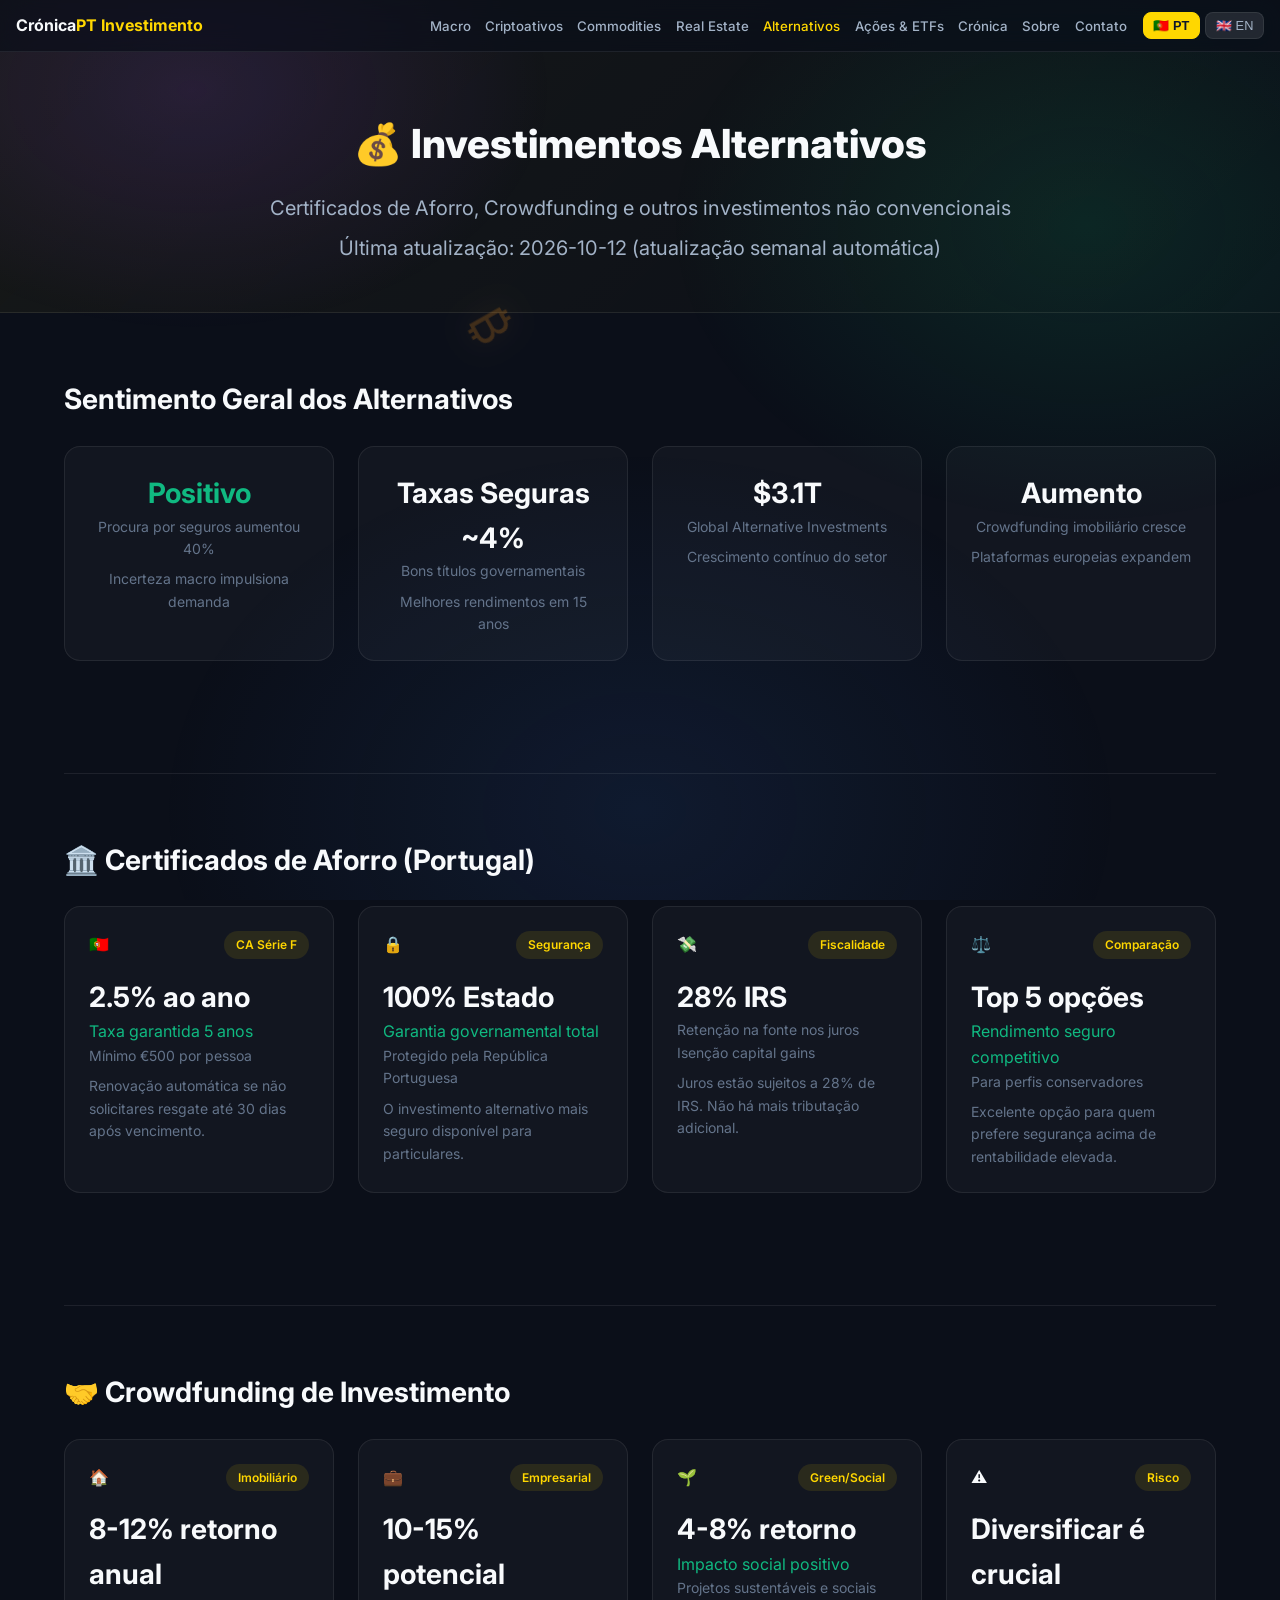
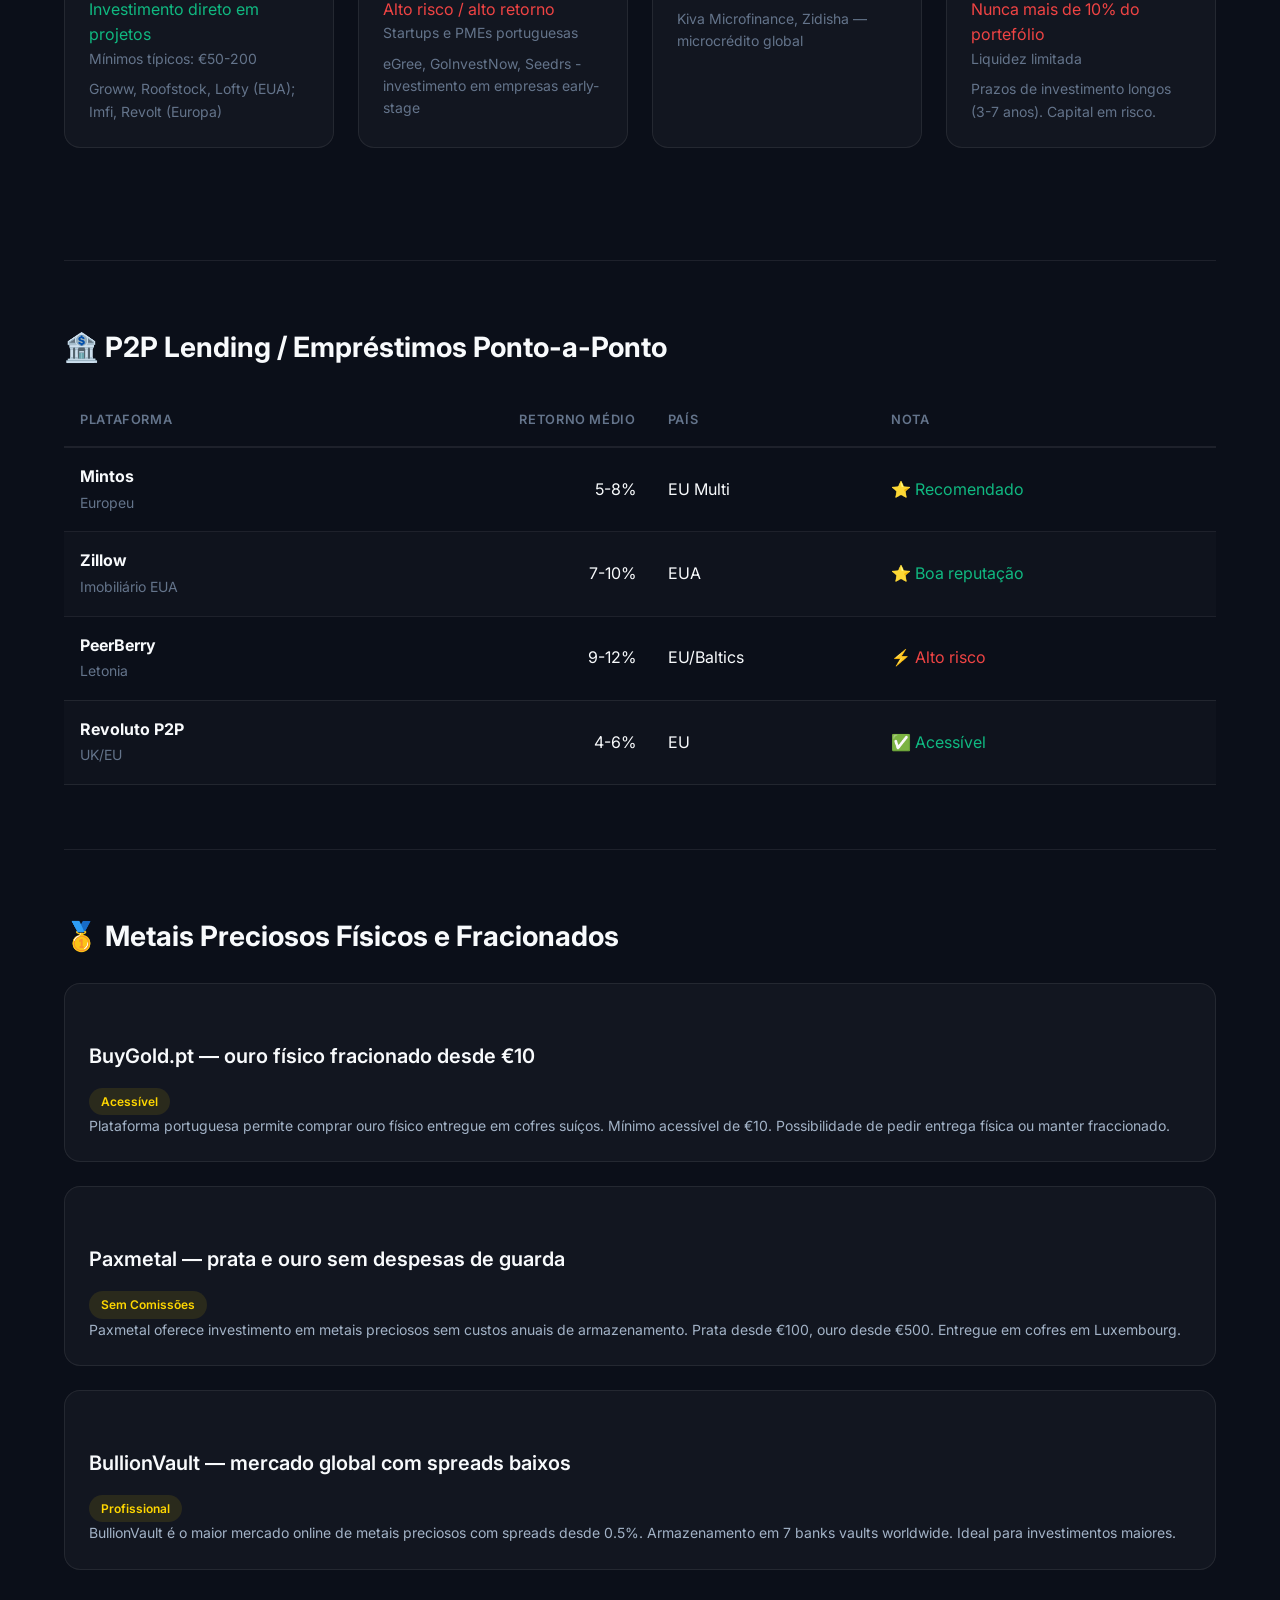
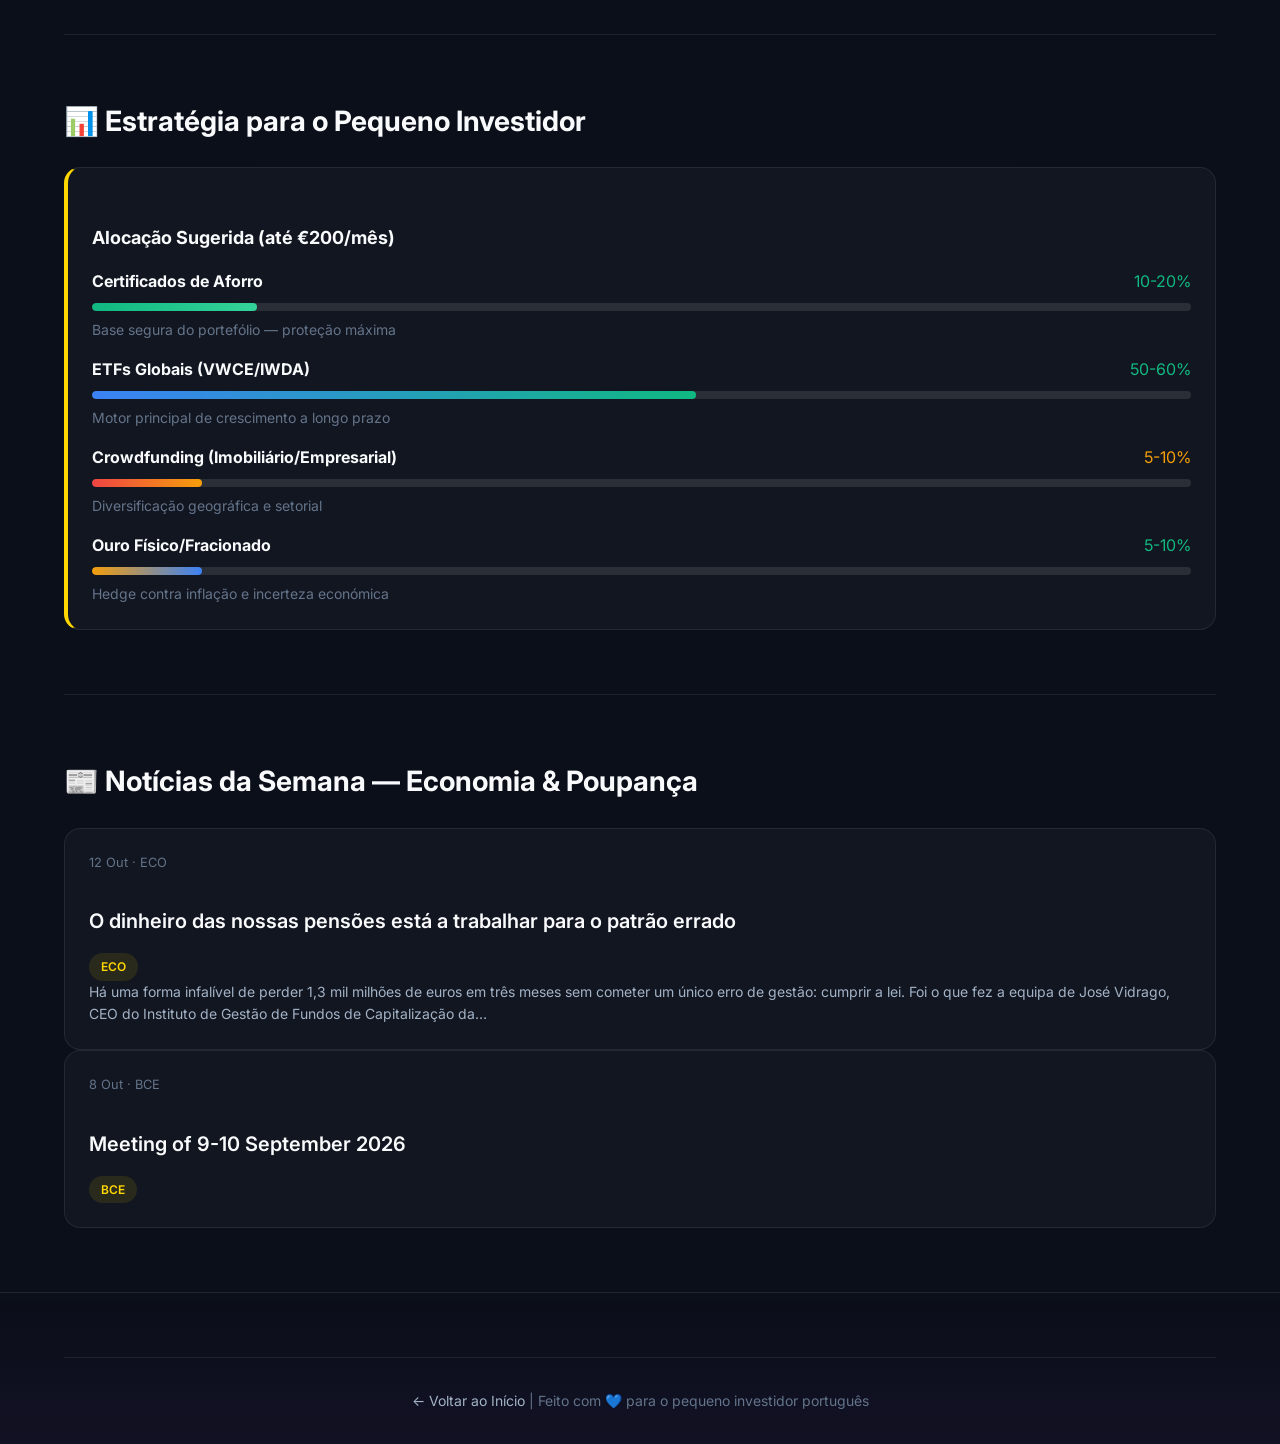
==== commit 863f08e7: "Remove Brasil + secções de notícias semanais via RSS (ECO/Fed/BCE/WSJ/Cointelegraph) - alternativos." ====
--- a/alternativos.html
+++ b/alternativos.html
@@ -34,7 +34,7 @@
     <div class="container">
       <div class="page-header-content">
         <h1>💰 Investimentos Alternativos</h1>
-        <p>Certificados de Aforro, Tesouro Direto, Crowdfunding e outros investimentos não convencionais</p>
+        <p>Certificados de Aforro, Crowdfunding e outros investimentos não convencionais</p>
         <p class="last-updated">Última atualização: 2026-10-12 (atualização semanal automática)</p>
       </div>
     </div>
@@ -100,25 +100,6 @@
           <div class="data-card-label">Para perfis conservadores</div>
           <p style="font-size:0.875rem;color:var(--text-muted);margin-top:0.5rem;">Excelente opção para quem prefere segurança acima de rentabilidade elevada.</p>
         </div>
-      </div>
-    </section>
-
-    <!-- Tesouro Direto Brazil -->
-    <section class="inner-section">
-      <h2>🇧🇷 Tesouro Direto (Brasil)</h2>
-      <div class="news-list">
-        <article class="news-item fade-in">
-          <div class="news-item-header"><h3>Tesouro IPCA+ 2035 rende 6.5% + IPCA</h3><span class="news-badge">Melhor Opção PT</span></div>
-          <p>O Tesouro IPCA+ é considerado uma das melhores opções para portugueses que querem hedge contra inflação brasileira. Rendimento real esperado de ~6.5% ao ano mais inflação medida pelo IPCA.</p>
-        </article>
-        <article class="news-item fade-in">
-          <div class="news-item-header"><h3>Tesouro SELIC atinge 11.75% anual</h3><span class="news-badge">Renda Fixa Brasil</span></div>
-          <p>A taxa básica de juros brasileira mantém-se alta. O Tesouro SELIC acompanha esta taxa oferecendo rendimento diário isento de IR para investidores até €23,000 (~R$130k).</p>
-        </article>
-        <article class="news-item fade-in">
-          <div class="news-item-header"><h3>Dólar a €0.85 — oportunidades cambiais</h3><span class="news-badge">Cambial</span></div>
-          <p>Com dólar forte, investir no Tesouro Direto pode oferecer retornos atraentes mesmo considerando risco cambial. Diversificação internacional via moeda emergente.</p>
-        </article>
       </div>
     </section>
 
@@ -244,6 +225,15 @@
         </div>
       </div>
     </section>
+    <!-- NEWS:alternativos -->
+    <section class="inner-section">
+      <h2>📰 Notícias da Semana — Economia & Poupança</h2>
+      <!-- NEWS-START:alternativos -->
+        <article class="news-item fade-in"><p class="news-date" style="font-size:0.8rem;color:var(--text-muted);">12 Out · ECO</p><div class="news-item-header"><h3><a href="https://eco.sapo.pt/opiniao/o-dinheiro-das-nossas-pensoes-esta-a-trabalhar-para-o-patrao-errado/" target="_blank" rel="noopener" style="color:inherit;text-decoration:none;">O dinheiro das nossas pensões está a trabalhar para o patrão errado</a></h3><span class="news-badge">ECO</span></div><p>Há uma forma infalível de perder 1,3 mil milhões de euros em três meses sem cometer um único erro de gestão: cumprir a lei. Foi o que fez a equipa de José Vidrago, CEO do Instituto de Gestão de Fundos de Capitalização da…</p></article>
+        <article class="news-item fade-in"><p class="news-date" style="font-size:0.8rem;color:var(--text-muted);">8 Out · BCE</p><div class="news-item-header"><h3><a href="https://www.ecb.europa.eu//press/accounts/2026/html/ecb.mg261008~a10153d090.en.html" target="_blank" rel="noopener" style="color:inherit;text-decoration:none;">Meeting of 9-10 September 2026</a></h3><span class="news-badge">BCE</span></div></article>
+      <!-- NEWS-END -->
+    </section>
+
   </main>
 
   <footer class="footer">
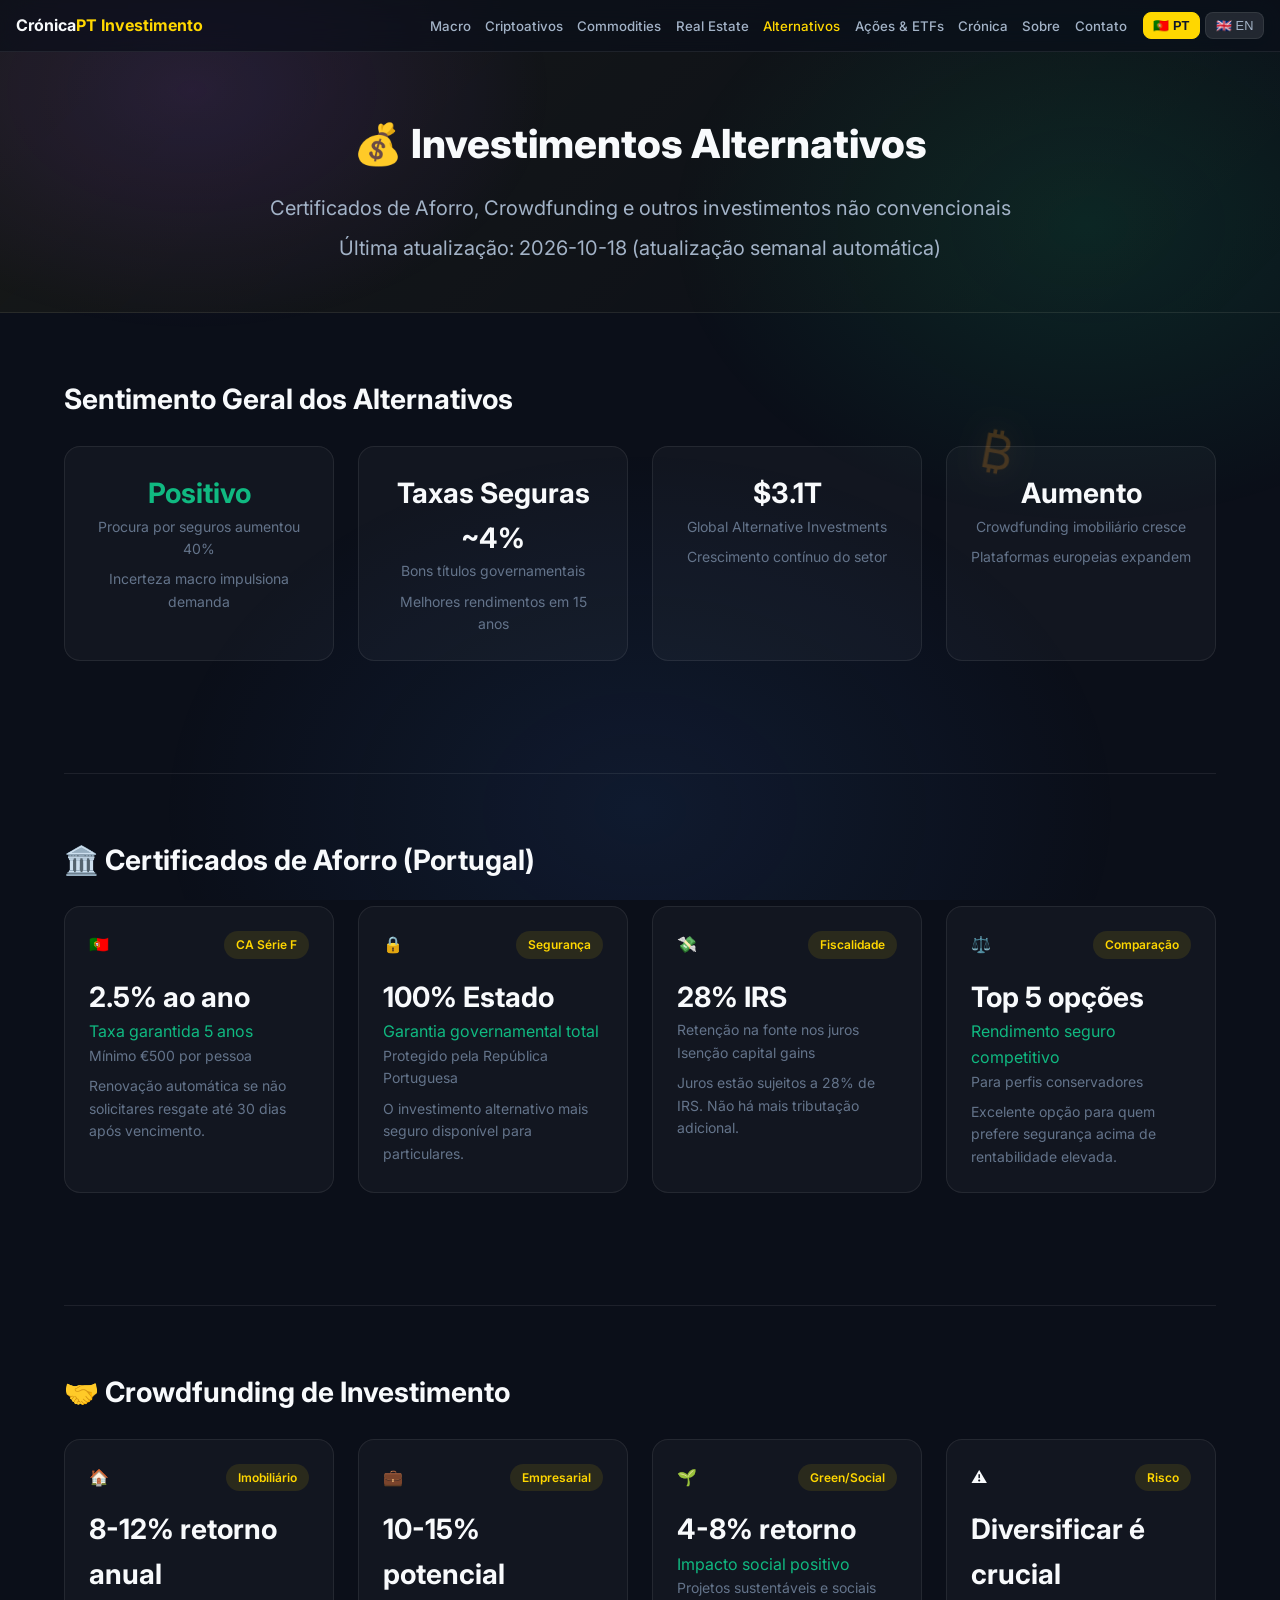
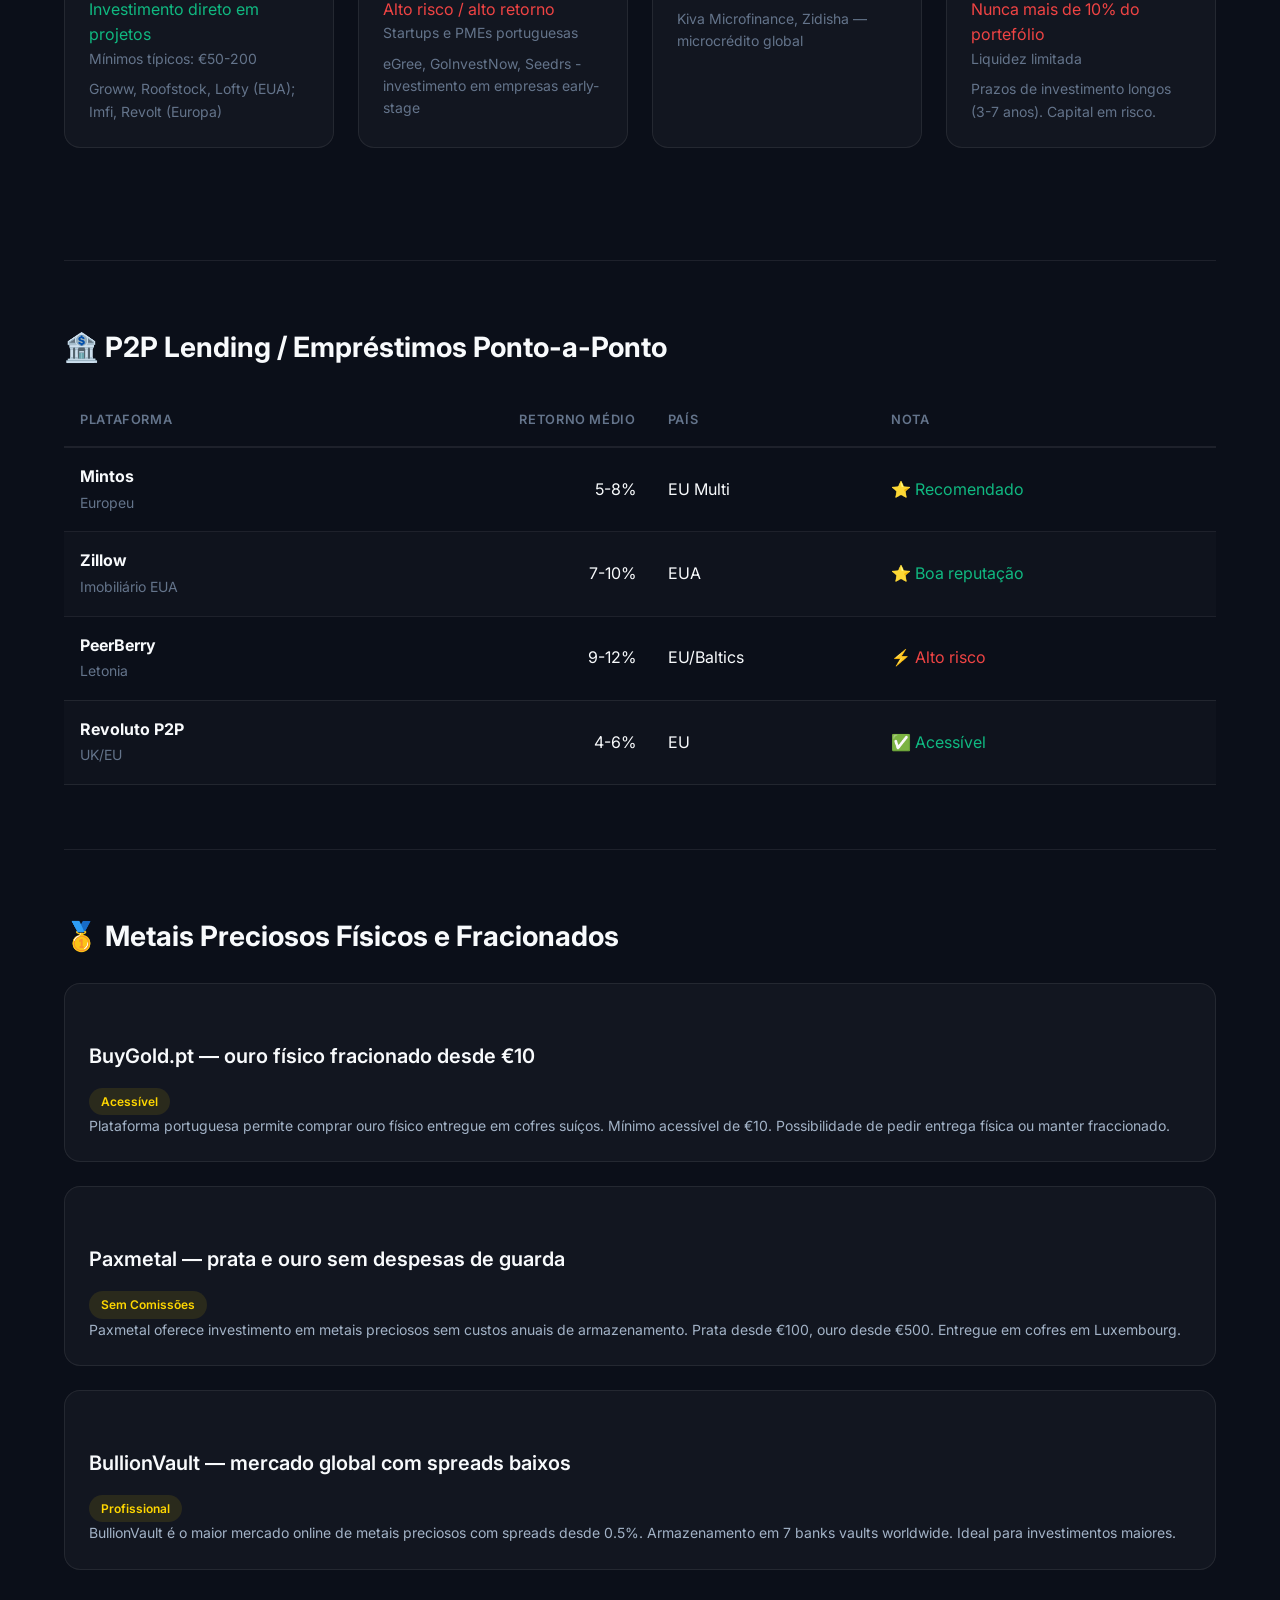
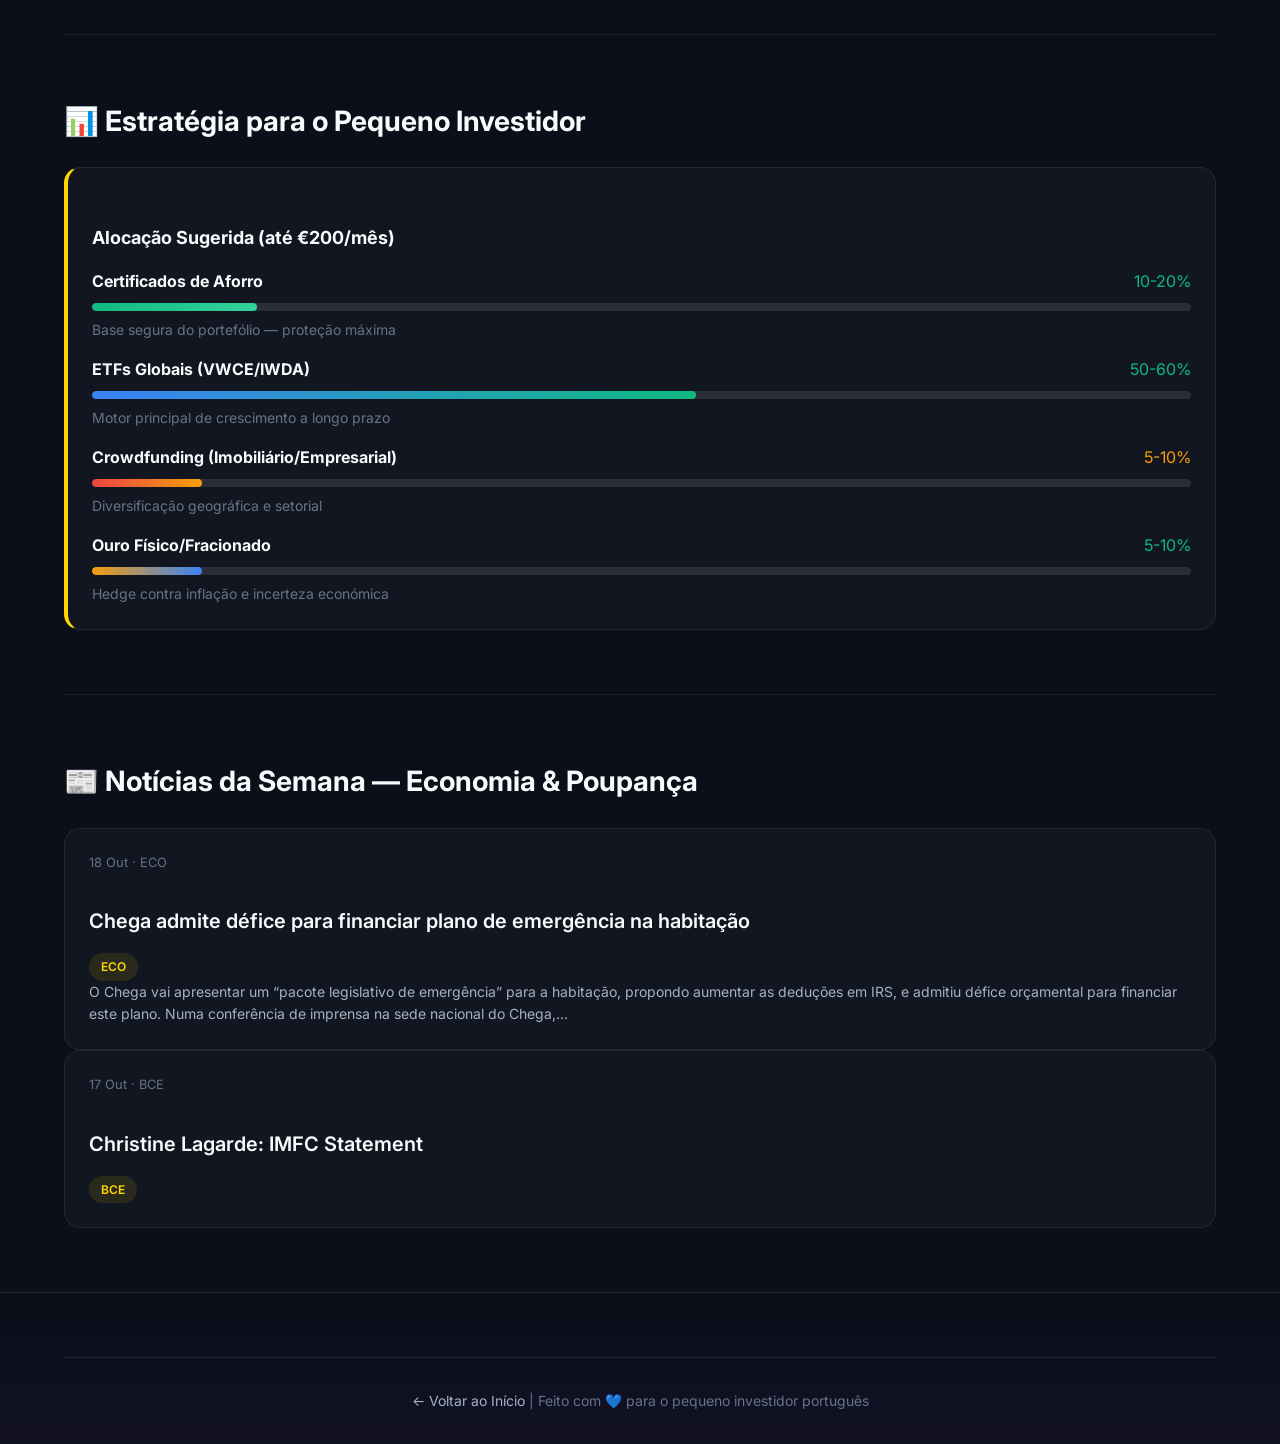
==== commit 6311432d: "📊 Daily market data update [Auto]" ====
--- a/alternativos.html
+++ b/alternativos.html
@@ -35,7 +35,7 @@
       <div class="page-header-content">
         <h1>💰 Investimentos Alternativos</h1>
         <p>Certificados de Aforro, Crowdfunding e outros investimentos não convencionais</p>
-        <p class="last-updated">Última atualização: 2026-10-12 (atualização semanal automática)</p>
+        <p class="last-updated">Última atualização: 2026-10-18 (atualização semanal automática)</p>
       </div>
     </div>
   </header>
@@ -229,8 +229,8 @@
     <section class="inner-section">
       <h2>📰 Notícias da Semana — Economia & Poupança</h2>
       <!-- NEWS-START:alternativos -->
-        <article class="news-item fade-in"><p class="news-date" style="font-size:0.8rem;color:var(--text-muted);">12 Out · ECO</p><div class="news-item-header"><h3><a href="https://eco.sapo.pt/opiniao/o-dinheiro-das-nossas-pensoes-esta-a-trabalhar-para-o-patrao-errado/" target="_blank" rel="noopener" style="color:inherit;text-decoration:none;">O dinheiro das nossas pensões está a trabalhar para o patrão errado</a></h3><span class="news-badge">ECO</span></div><p>Há uma forma infalível de perder 1,3 mil milhões de euros em três meses sem cometer um único erro de gestão: cumprir a lei. Foi o que fez a equipa de José Vidrago, CEO do Instituto de Gestão de Fundos de Capitalização da…</p></article>
-        <article class="news-item fade-in"><p class="news-date" style="font-size:0.8rem;color:var(--text-muted);">8 Out · BCE</p><div class="news-item-header"><h3><a href="https://www.ecb.europa.eu//press/accounts/2026/html/ecb.mg261008~a10153d090.en.html" target="_blank" rel="noopener" style="color:inherit;text-decoration:none;">Meeting of 9-10 September 2026</a></h3><span class="news-badge">BCE</span></div></article>
+        <article class="news-item fade-in"><p class="news-date" style="font-size:0.8rem;color:var(--text-muted);">18 Out · ECO</p><div class="news-item-header"><h3><a href="https://eco.sapo.pt/2026/10/18/chega-admite-defice-para-financiar-plano-de-emergencia-na-habitacao/" target="_blank" rel="noopener" style="color:inherit;text-decoration:none;">Chega admite défice para financiar plano de emergência na habitação</a></h3><span class="news-badge">ECO</span></div><p>O Chega vai apresentar um “pacote legislativo de emergência” para a habitação, propondo aumentar as deduções em IRS, e admitiu défice orçamental para financiar este plano. Numa conferência de imprensa na sede nacional do Chega,…</p></article>
+        <article class="news-item fade-in"><p class="news-date" style="font-size:0.8rem;color:var(--text-muted);">17 Out · BCE</p><div class="news-item-header"><h3><a href="https://www.ecb.europa.eu//press/key/date/2026/html/ecb.sp261017~7015ea3099.en.html" target="_blank" rel="noopener" style="color:inherit;text-decoration:none;">Christine Lagarde: IMFC Statement</a></h3><span class="news-badge">BCE</span></div></article>
       <!-- NEWS-END -->
     </section>
 
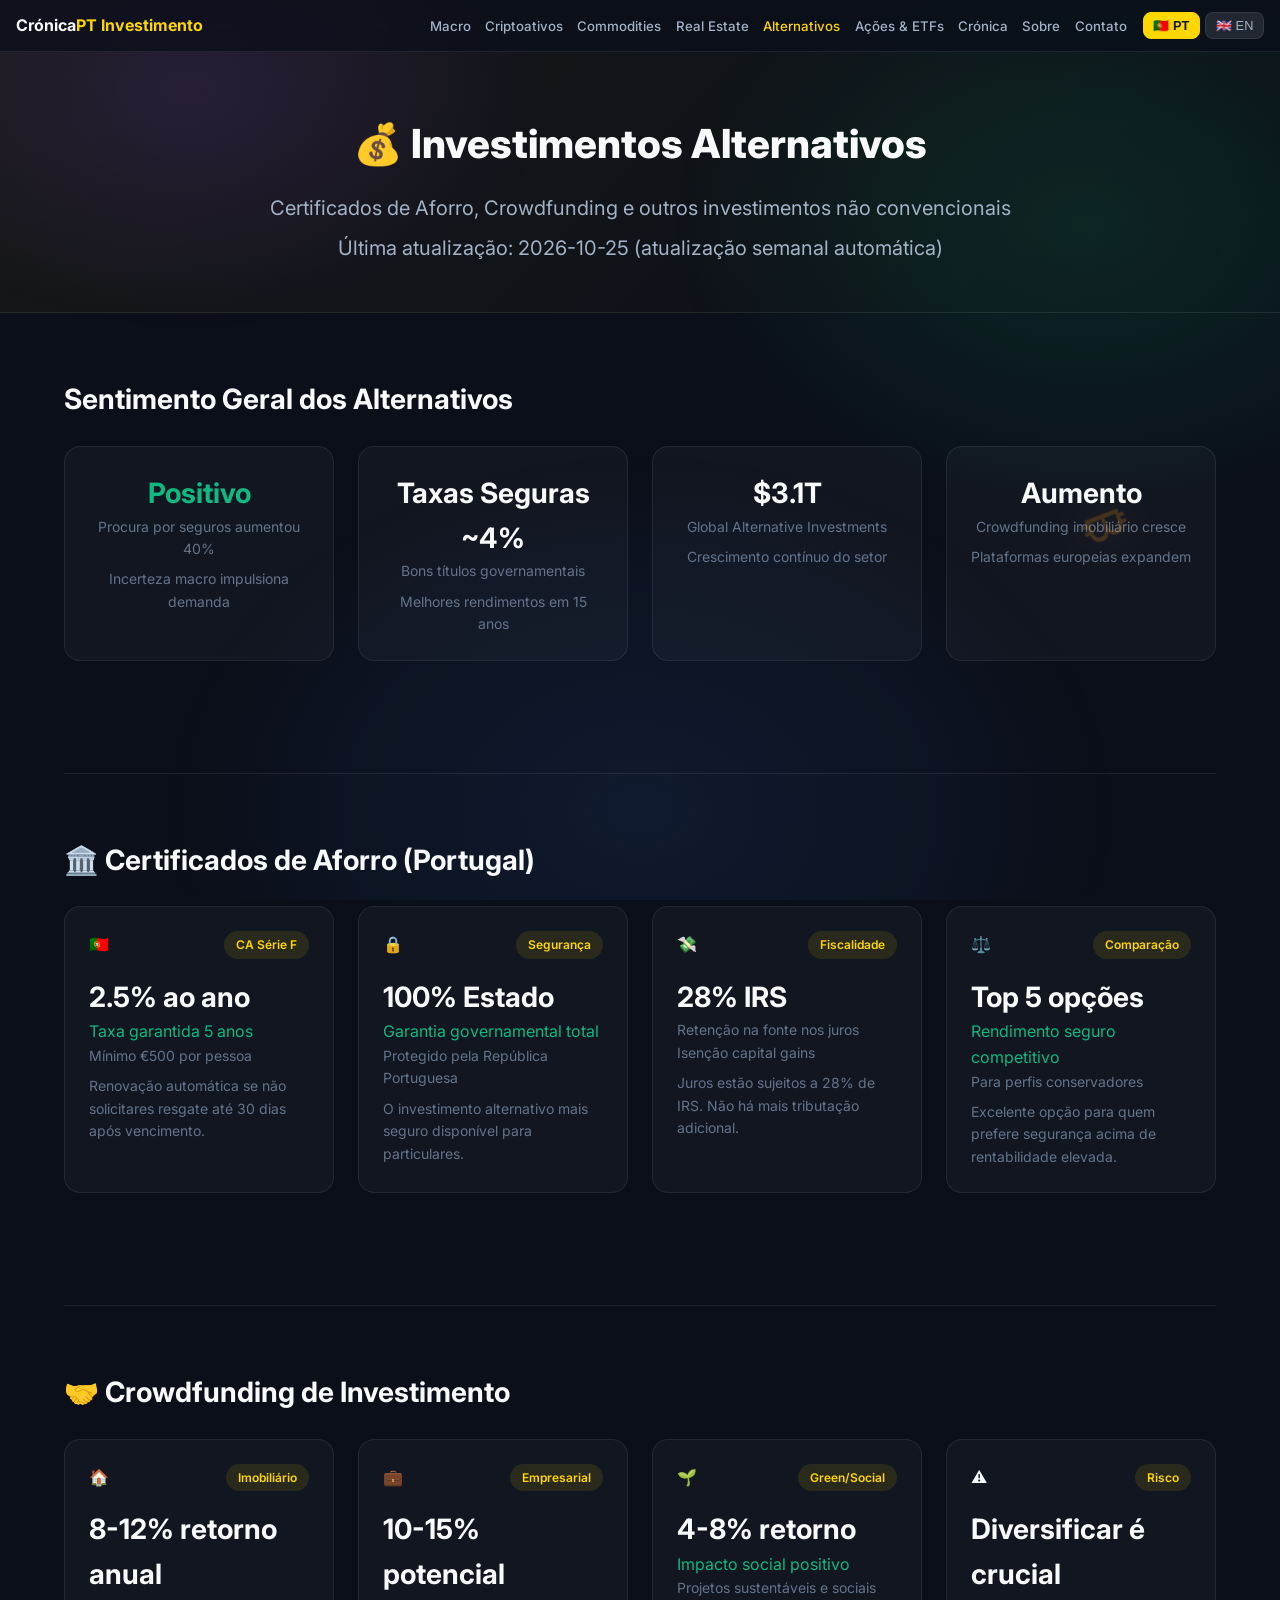
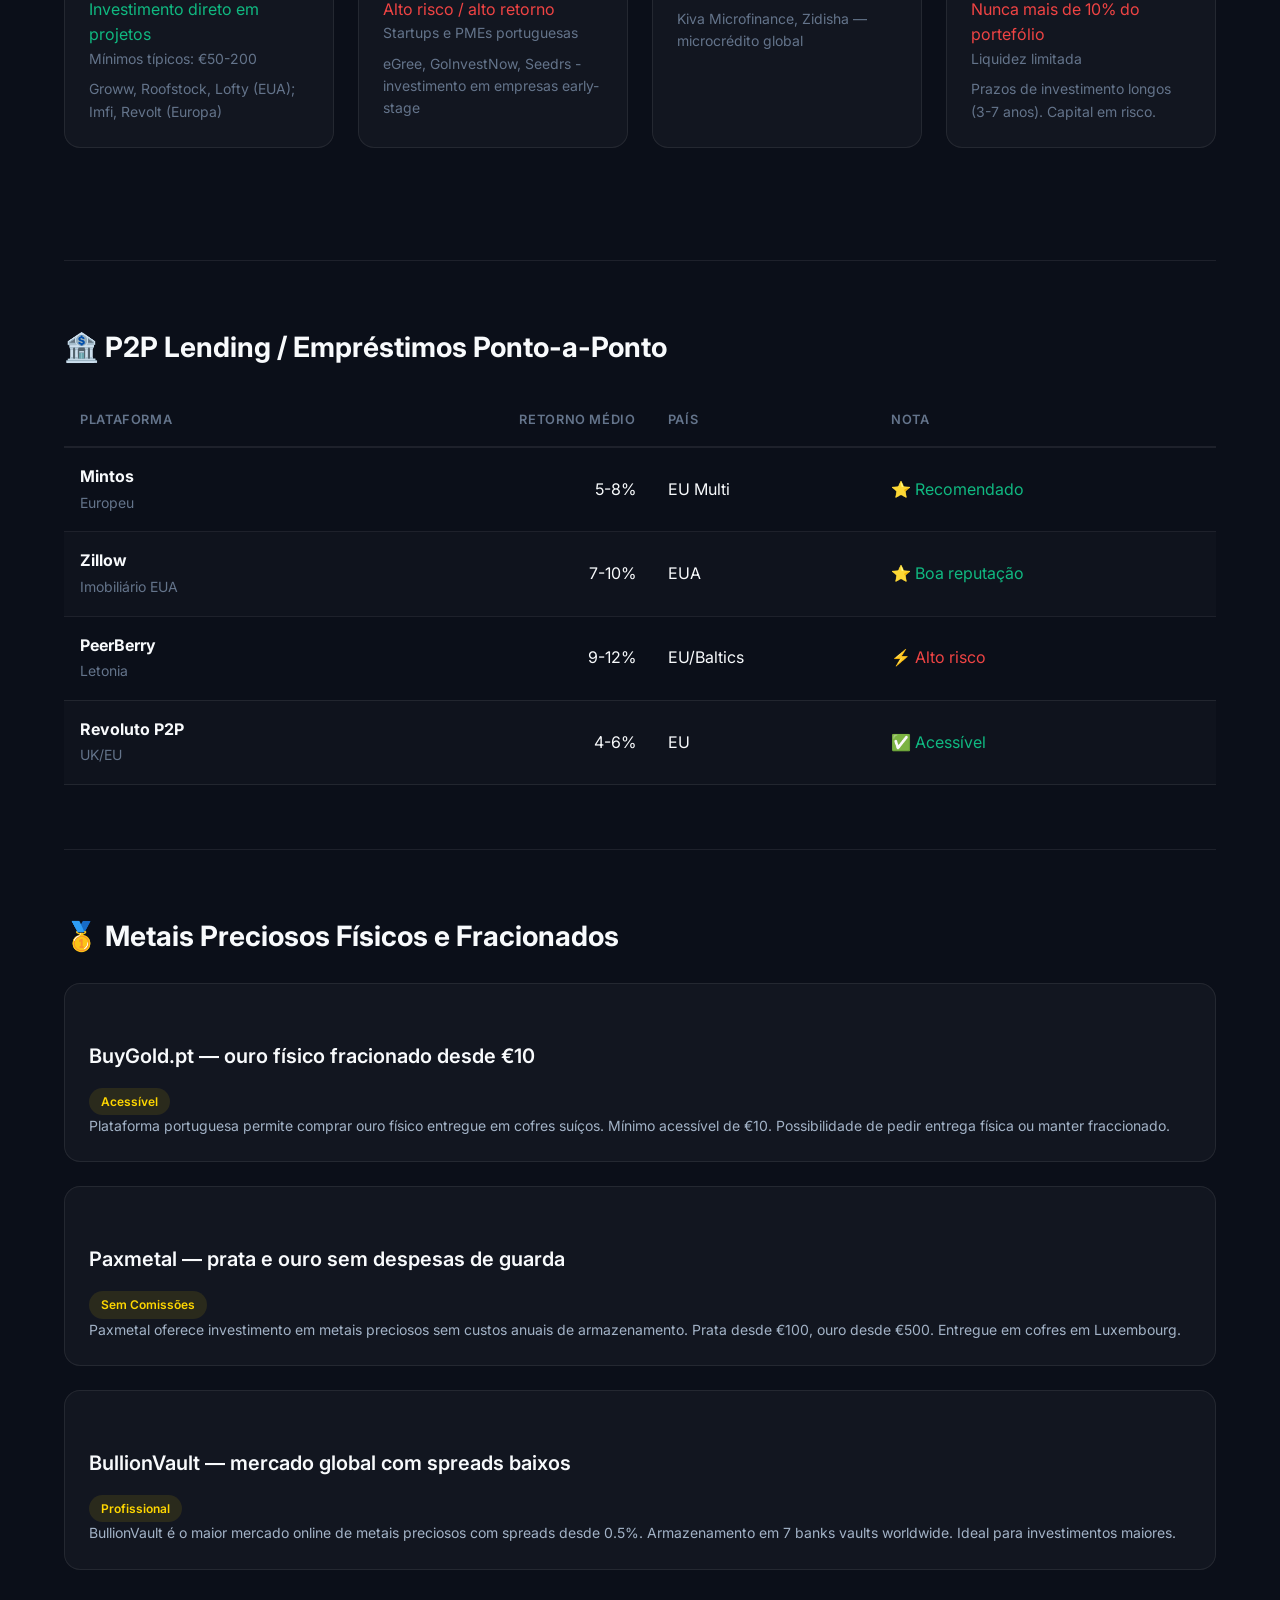
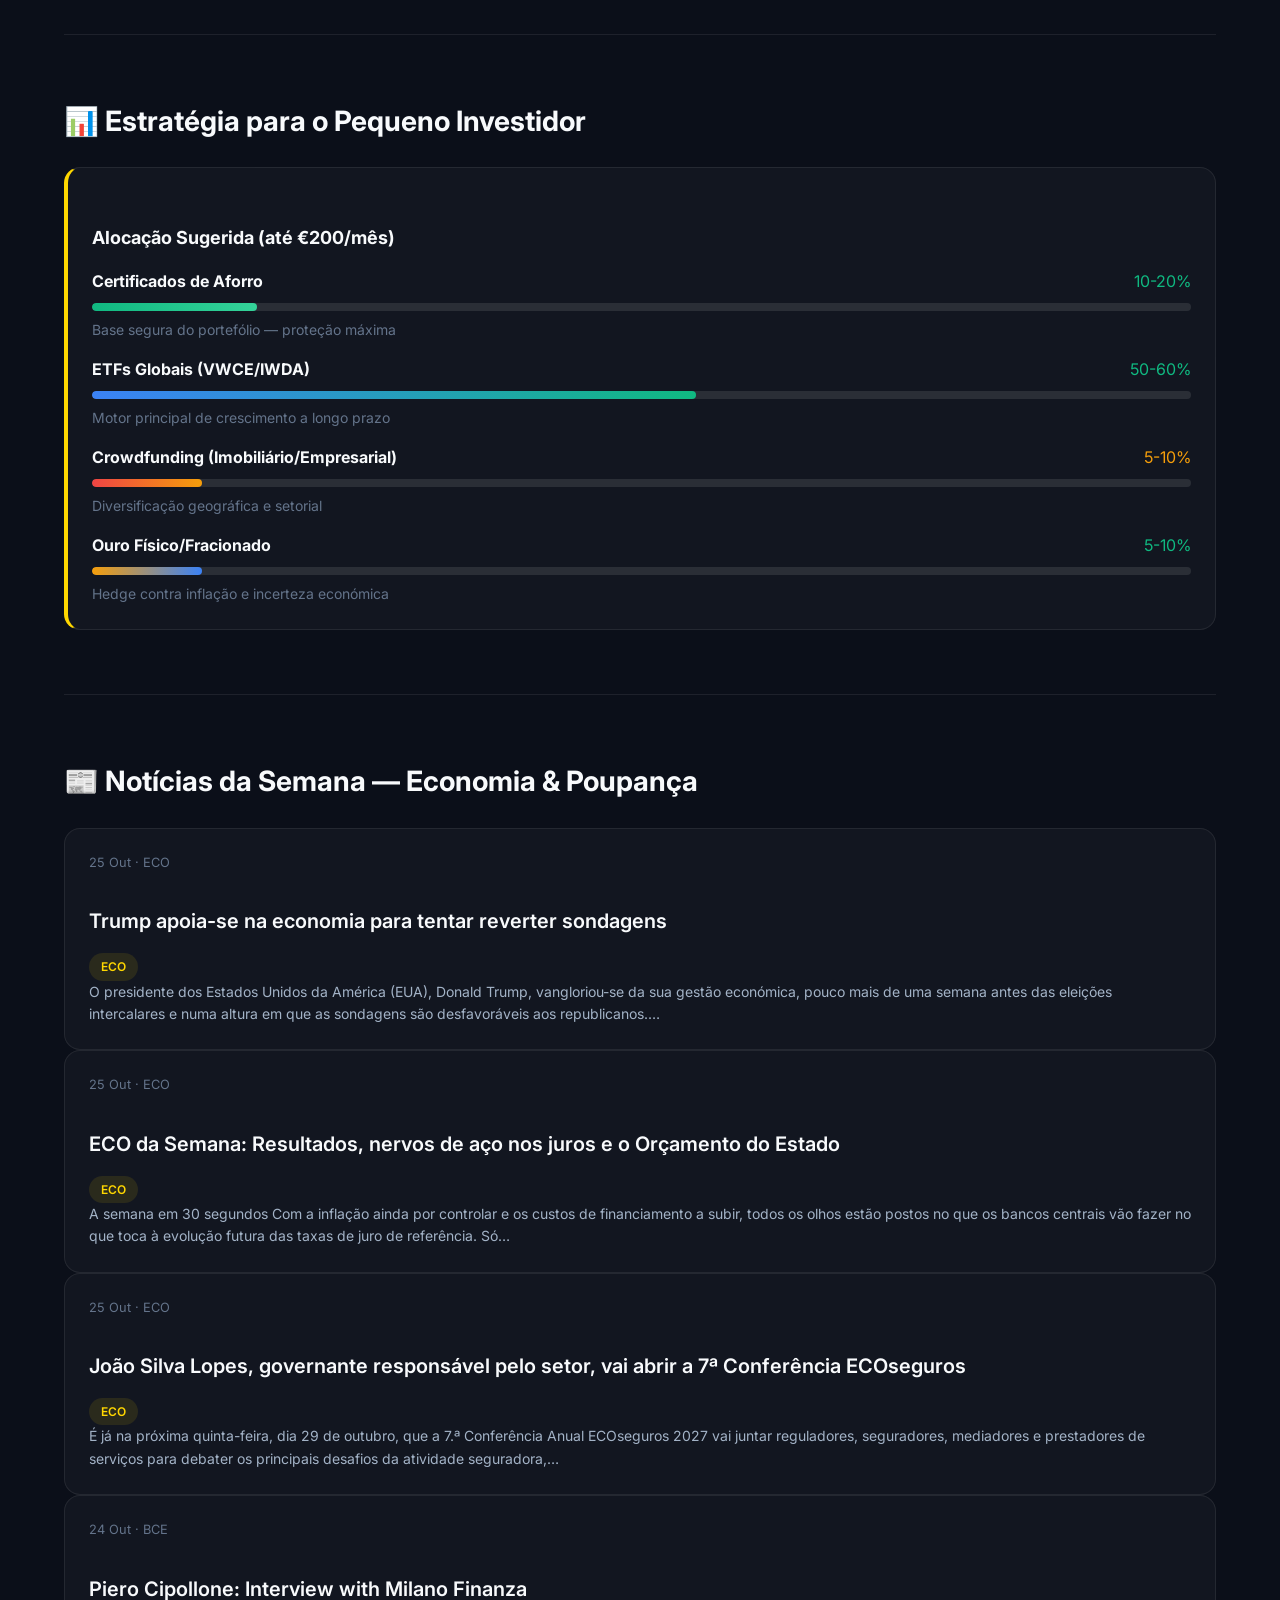
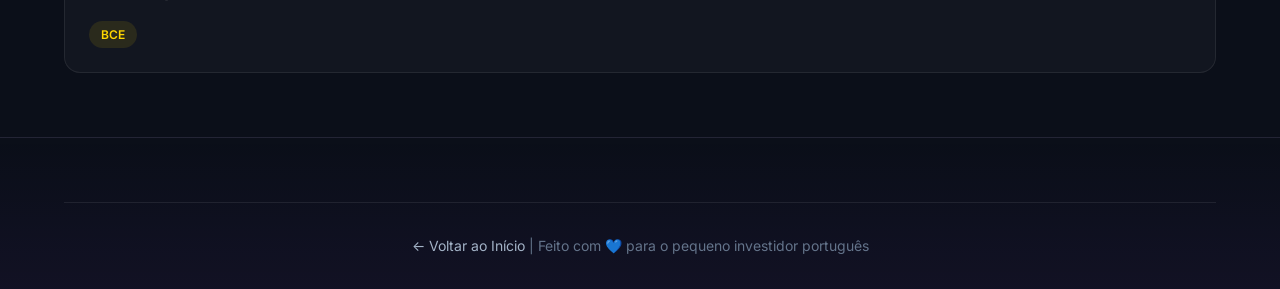
==== commit 4449b51b: "📊 Daily market data update [Auto]" ====
--- a/alternativos.html
+++ b/alternativos.html
@@ -35,7 +35,7 @@
       <div class="page-header-content">
         <h1>💰 Investimentos Alternativos</h1>
         <p>Certificados de Aforro, Crowdfunding e outros investimentos não convencionais</p>
-        <p class="last-updated">Última atualização: 2026-10-18 (atualização semanal automática)</p>
+        <p class="last-updated">Última atualização: 2026-10-25 (atualização semanal automática)</p>
       </div>
     </div>
   </header>
@@ -229,8 +229,10 @@
     <section class="inner-section">
       <h2>📰 Notícias da Semana — Economia & Poupança</h2>
       <!-- NEWS-START:alternativos -->
-        <article class="news-item fade-in"><p class="news-date" style="font-size:0.8rem;color:var(--text-muted);">18 Out · ECO</p><div class="news-item-header"><h3><a href="https://eco.sapo.pt/2026/10/18/chega-admite-defice-para-financiar-plano-de-emergencia-na-habitacao/" target="_blank" rel="noopener" style="color:inherit;text-decoration:none;">Chega admite défice para financiar plano de emergência na habitação</a></h3><span class="news-badge">ECO</span></div><p>O Chega vai apresentar um “pacote legislativo de emergência” para a habitação, propondo aumentar as deduções em IRS, e admitiu défice orçamental para financiar este plano. Numa conferência de imprensa na sede nacional do Chega,…</p></article>
-        <article class="news-item fade-in"><p class="news-date" style="font-size:0.8rem;color:var(--text-muted);">17 Out · BCE</p><div class="news-item-header"><h3><a href="https://www.ecb.europa.eu//press/key/date/2026/html/ecb.sp261017~7015ea3099.en.html" target="_blank" rel="noopener" style="color:inherit;text-decoration:none;">Christine Lagarde: IMFC Statement</a></h3><span class="news-badge">BCE</span></div></article>
+        <article class="news-item fade-in"><p class="news-date" style="font-size:0.8rem;color:var(--text-muted);">25 Out · ECO</p><div class="news-item-header"><h3><a href="https://eco.sapo.pt/2026/10/25/trump-apoia-se-na-economia-para-tentar-reverter-sondagens/" target="_blank" rel="noopener" style="color:inherit;text-decoration:none;">Trump apoia-se na economia para tentar reverter sondagens</a></h3><span class="news-badge">ECO</span></div><p>O presidente dos Estados Unidos da América (EUA), Donald Trump, vangloriou-se da sua gestão económica, pouco mais de uma semana antes das eleições intercalares e numa altura em que as sondagens são desfavoráveis aos republicanos.…</p></article>
+        <article class="news-item fade-in"><p class="news-date" style="font-size:0.8rem;color:var(--text-muted);">25 Out · ECO</p><div class="news-item-header"><h3><a href="https://eco.sapo.pt/2026/10/25/eco-da-semana-resultados-nervos-de-aco-nos-juros-e-o-orcamento-do-estado/" target="_blank" rel="noopener" style="color:inherit;text-decoration:none;">ECO da Semana: Resultados, nervos de aço nos juros e o Orçamento do Estado</a></h3><span class="news-badge">ECO</span></div><p>A semana em 30 segundos Com a inflação ainda por controlar e os custos de financiamento a subir, todos os olhos estão postos no que os bancos centrais vão fazer no que toca à evolução futura das taxas de juro de referência. Só…</p></article>
+        <article class="news-item fade-in"><p class="news-date" style="font-size:0.8rem;color:var(--text-muted);">25 Out · ECO</p><div class="news-item-header"><h3><a href="https://eco.sapo.pt/2026/10/25/joao-silva-lopes-governante-responsavel-pelo-setor-vai-abrir-a-7a-conferencia-ecoseguros/" target="_blank" rel="noopener" style="color:inherit;text-decoration:none;">João Silva Lopes, governante responsável pelo setor, vai abrir a 7ª Conferência ECOseguros</a></h3><span class="news-badge">ECO</span></div><p>É já na próxima quinta-feira, dia 29 de outubro, que a 7.ª Conferência Anual ECOseguros 2027 vai juntar reguladores, seguradores, mediadores e prestadores de serviços para debater os principais desafios da atividade seguradora,…</p></article>
+        <article class="news-item fade-in"><p class="news-date" style="font-size:0.8rem;color:var(--text-muted);">24 Out · BCE</p><div class="news-item-header"><h3><a href="https://www.ecb.europa.eu//press/inter/date/2026/html/ecb.in261024~ee2ba73cf3.en.html" target="_blank" rel="noopener" style="color:inherit;text-decoration:none;">Piero Cipollone: Interview with Milano Finanza</a></h3><span class="news-badge">BCE</span></div></article>
       <!-- NEWS-END -->
     </section>
 
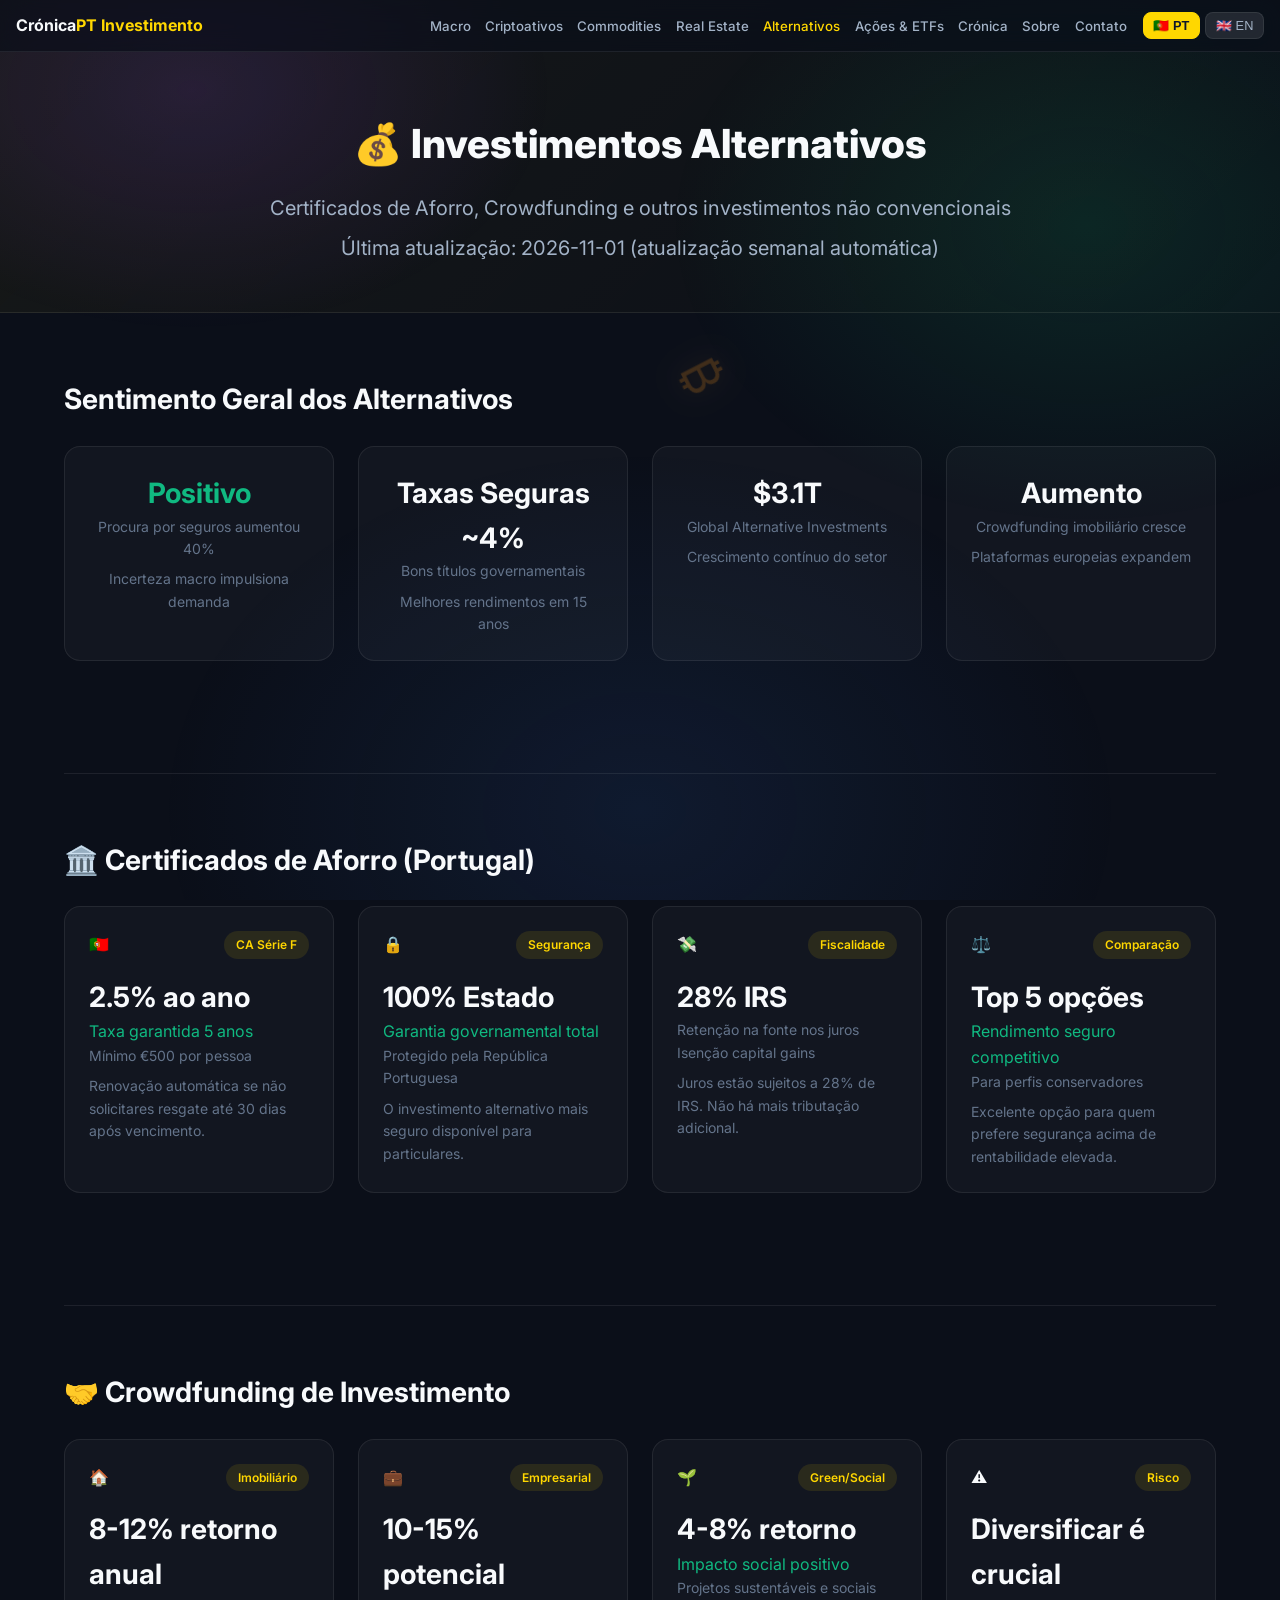
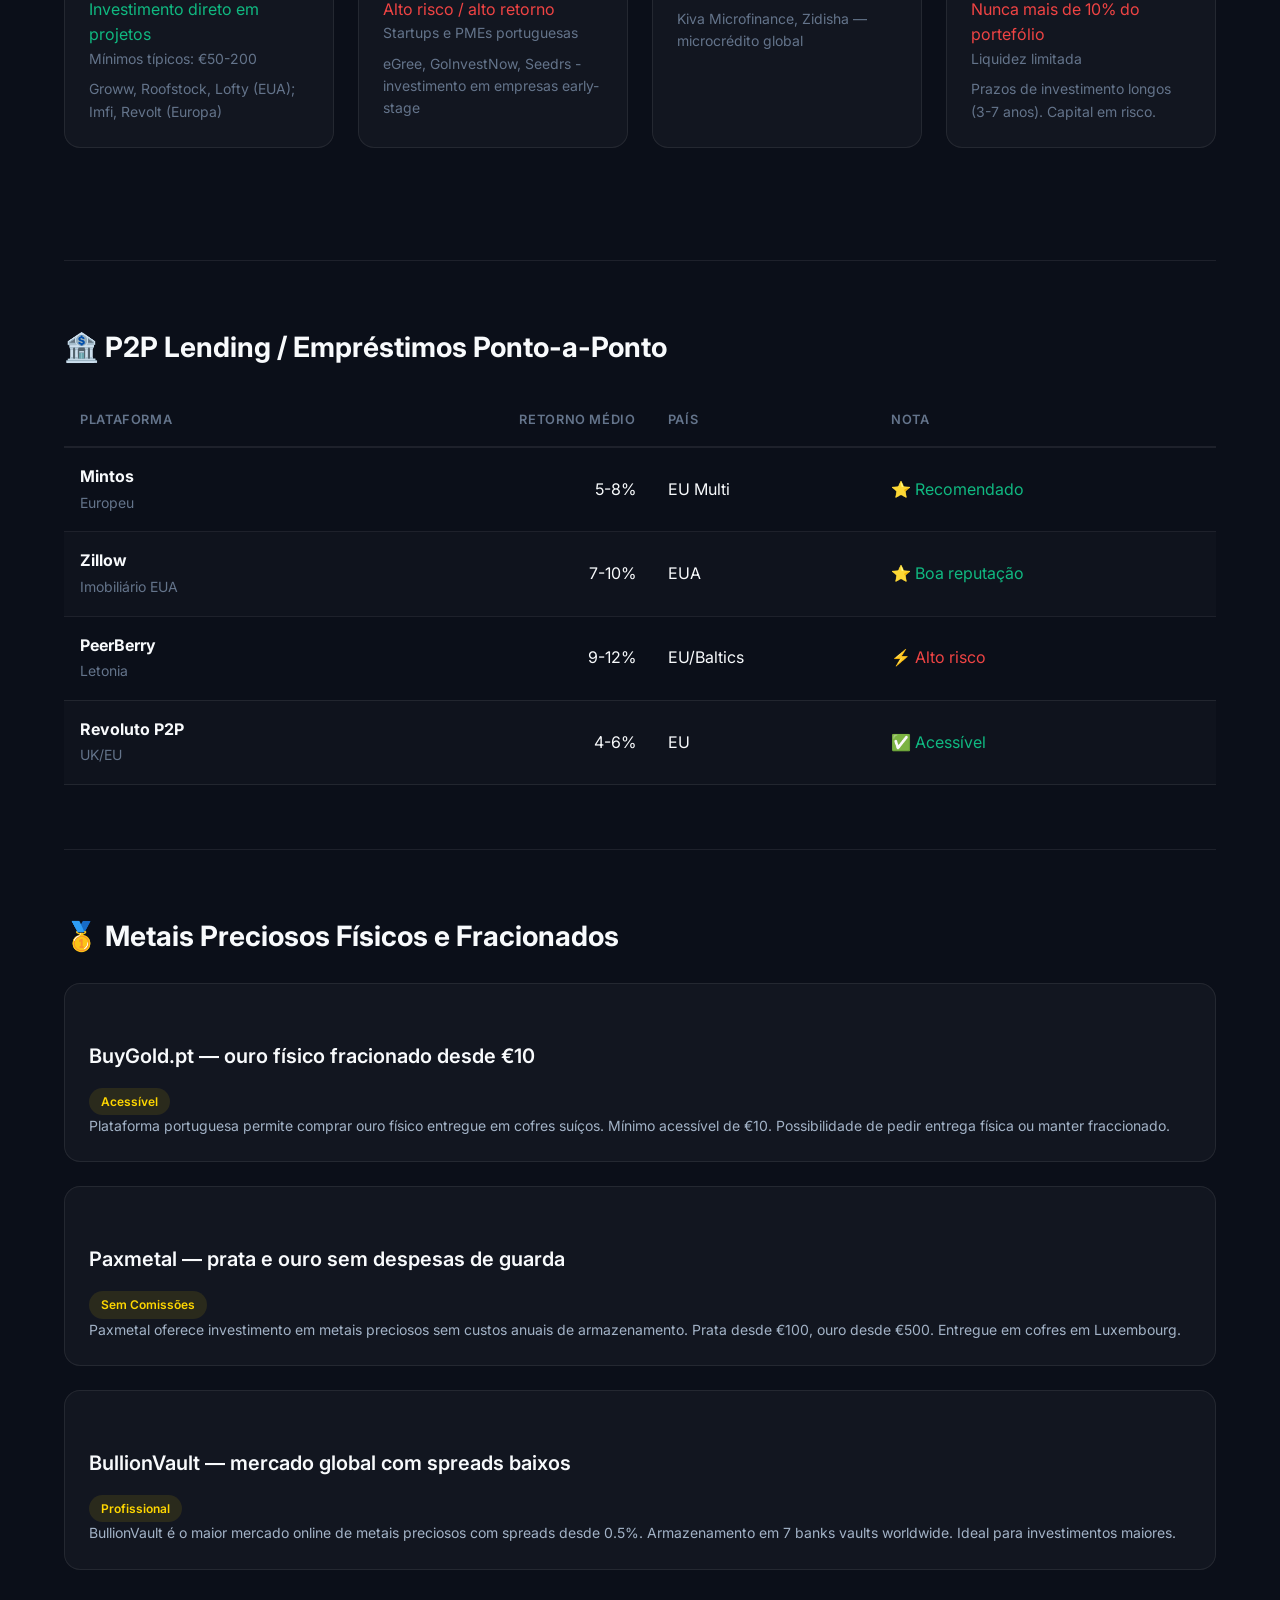
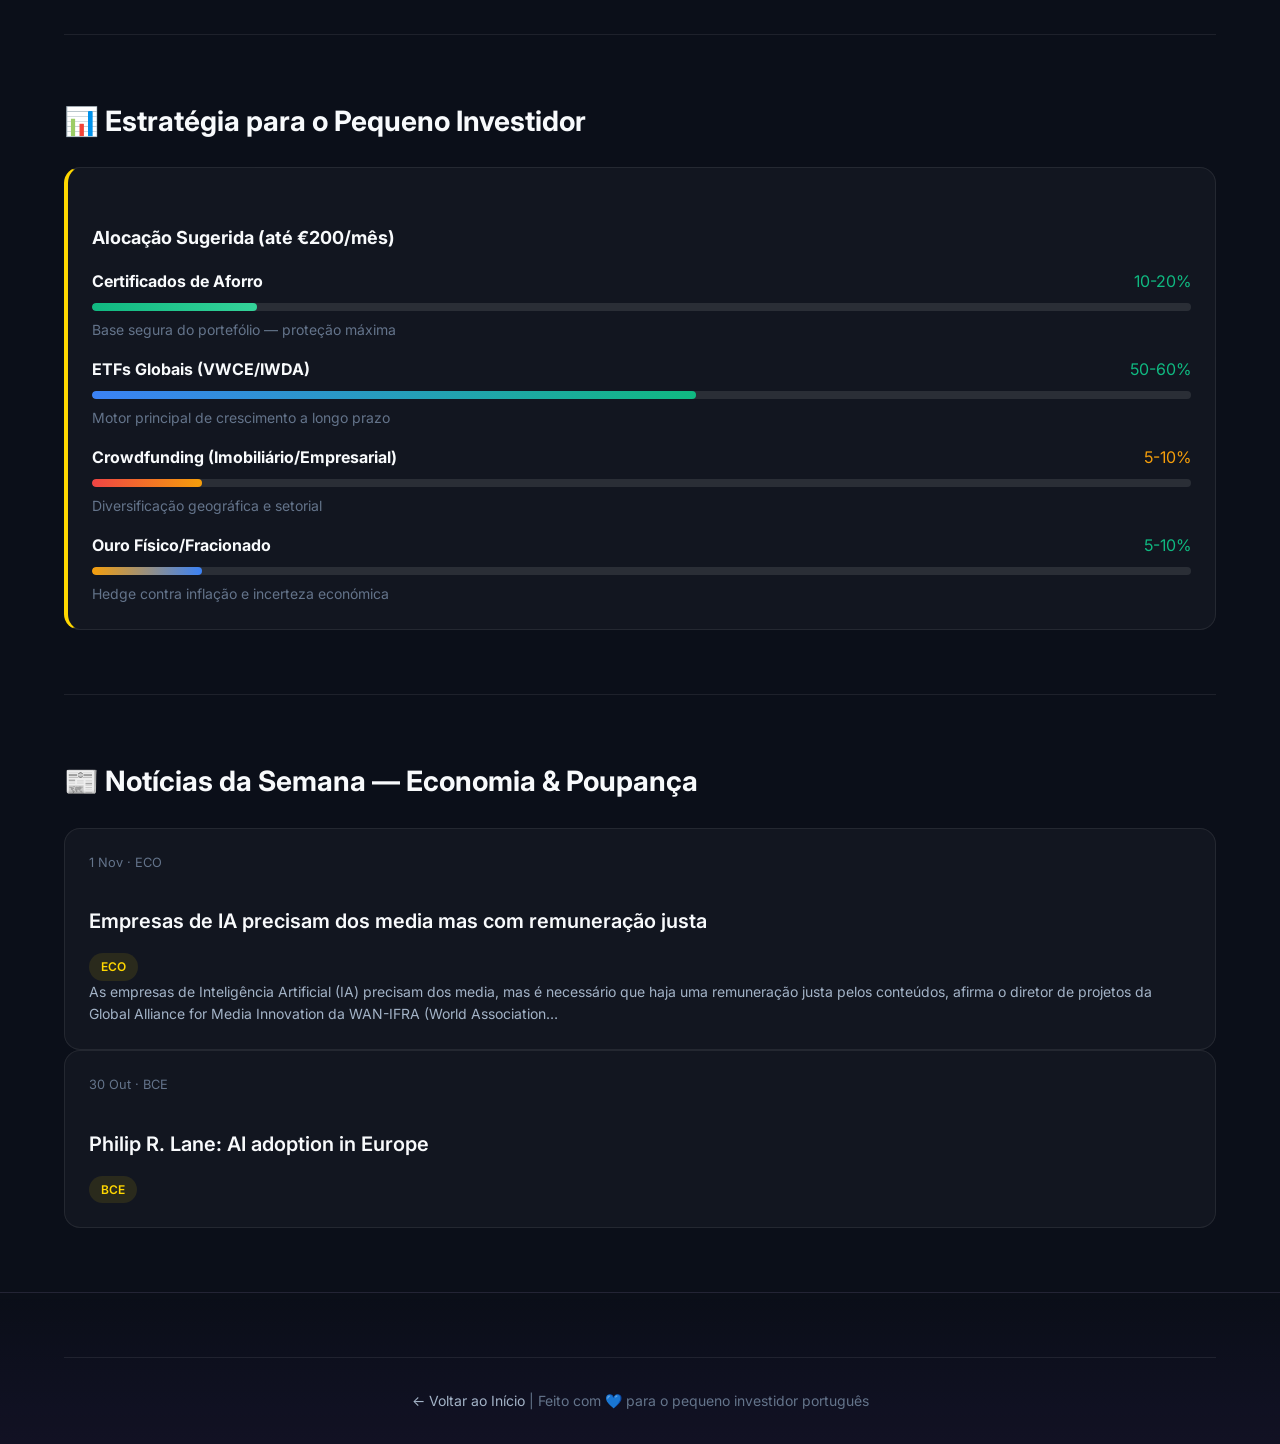
==== commit b7e86f8e: "📊 Daily market data update [Auto]" ====
--- a/alternativos.html
+++ b/alternativos.html
@@ -35,7 +35,7 @@
       <div class="page-header-content">
         <h1>💰 Investimentos Alternativos</h1>
         <p>Certificados de Aforro, Crowdfunding e outros investimentos não convencionais</p>
-        <p class="last-updated">Última atualização: 2026-10-25 (atualização semanal automática)</p>
+        <p class="last-updated">Última atualização: 2026-11-01 (atualização semanal automática)</p>
       </div>
     </div>
   </header>
@@ -229,10 +229,8 @@
     <section class="inner-section">
       <h2>📰 Notícias da Semana — Economia & Poupança</h2>
       <!-- NEWS-START:alternativos -->
-        <article class="news-item fade-in"><p class="news-date" style="font-size:0.8rem;color:var(--text-muted);">25 Out · ECO</p><div class="news-item-header"><h3><a href="https://eco.sapo.pt/2026/10/25/trump-apoia-se-na-economia-para-tentar-reverter-sondagens/" target="_blank" rel="noopener" style="color:inherit;text-decoration:none;">Trump apoia-se na economia para tentar reverter sondagens</a></h3><span class="news-badge">ECO</span></div><p>O presidente dos Estados Unidos da América (EUA), Donald Trump, vangloriou-se da sua gestão económica, pouco mais de uma semana antes das eleições intercalares e numa altura em que as sondagens são desfavoráveis aos republicanos.…</p></article>
-        <article class="news-item fade-in"><p class="news-date" style="font-size:0.8rem;color:var(--text-muted);">25 Out · ECO</p><div class="news-item-header"><h3><a href="https://eco.sapo.pt/2026/10/25/eco-da-semana-resultados-nervos-de-aco-nos-juros-e-o-orcamento-do-estado/" target="_blank" rel="noopener" style="color:inherit;text-decoration:none;">ECO da Semana: Resultados, nervos de aço nos juros e o Orçamento do Estado</a></h3><span class="news-badge">ECO</span></div><p>A semana em 30 segundos Com a inflação ainda por controlar e os custos de financiamento a subir, todos os olhos estão postos no que os bancos centrais vão fazer no que toca à evolução futura das taxas de juro de referência. Só…</p></article>
-        <article class="news-item fade-in"><p class="news-date" style="font-size:0.8rem;color:var(--text-muted);">25 Out · ECO</p><div class="news-item-header"><h3><a href="https://eco.sapo.pt/2026/10/25/joao-silva-lopes-governante-responsavel-pelo-setor-vai-abrir-a-7a-conferencia-ecoseguros/" target="_blank" rel="noopener" style="color:inherit;text-decoration:none;">João Silva Lopes, governante responsável pelo setor, vai abrir a 7ª Conferência ECOseguros</a></h3><span class="news-badge">ECO</span></div><p>É já na próxima quinta-feira, dia 29 de outubro, que a 7.ª Conferência Anual ECOseguros 2027 vai juntar reguladores, seguradores, mediadores e prestadores de serviços para debater os principais desafios da atividade seguradora,…</p></article>
-        <article class="news-item fade-in"><p class="news-date" style="font-size:0.8rem;color:var(--text-muted);">24 Out · BCE</p><div class="news-item-header"><h3><a href="https://www.ecb.europa.eu//press/inter/date/2026/html/ecb.in261024~ee2ba73cf3.en.html" target="_blank" rel="noopener" style="color:inherit;text-decoration:none;">Piero Cipollone: Interview with Milano Finanza</a></h3><span class="news-badge">BCE</span></div></article>
+        <article class="news-item fade-in"><p class="news-date" style="font-size:0.8rem;color:var(--text-muted);">1 Nov · ECO</p><div class="news-item-header"><h3><a href="https://eco.sapo.pt/2026/11/01/empresas-de-ia-precisam-dos-media-mas-com-remuneracao-justa/" target="_blank" rel="noopener" style="color:inherit;text-decoration:none;">Empresas de IA precisam dos media mas com remuneração justa</a></h3><span class="news-badge">ECO</span></div><p>As empresas de Inteligência Artificial (IA) precisam dos media, mas é necessário que haja uma remuneração justa pelos conteúdos, afirma o diretor de projetos da Global Alliance for Media Innovation da WAN-IFRA (World Association…</p></article>
+        <article class="news-item fade-in"><p class="news-date" style="font-size:0.8rem;color:var(--text-muted);">30 Out · BCE</p><div class="news-item-header"><h3><a href="https://www.ecb.europa.eu//press/key/date/2026/html/ecb.sp261030~08d9d540f0.en.html" target="_blank" rel="noopener" style="color:inherit;text-decoration:none;">Philip R. Lane: AI adoption in Europe</a></h3><span class="news-badge">BCE</span></div></article>
       <!-- NEWS-END -->
     </section>
 
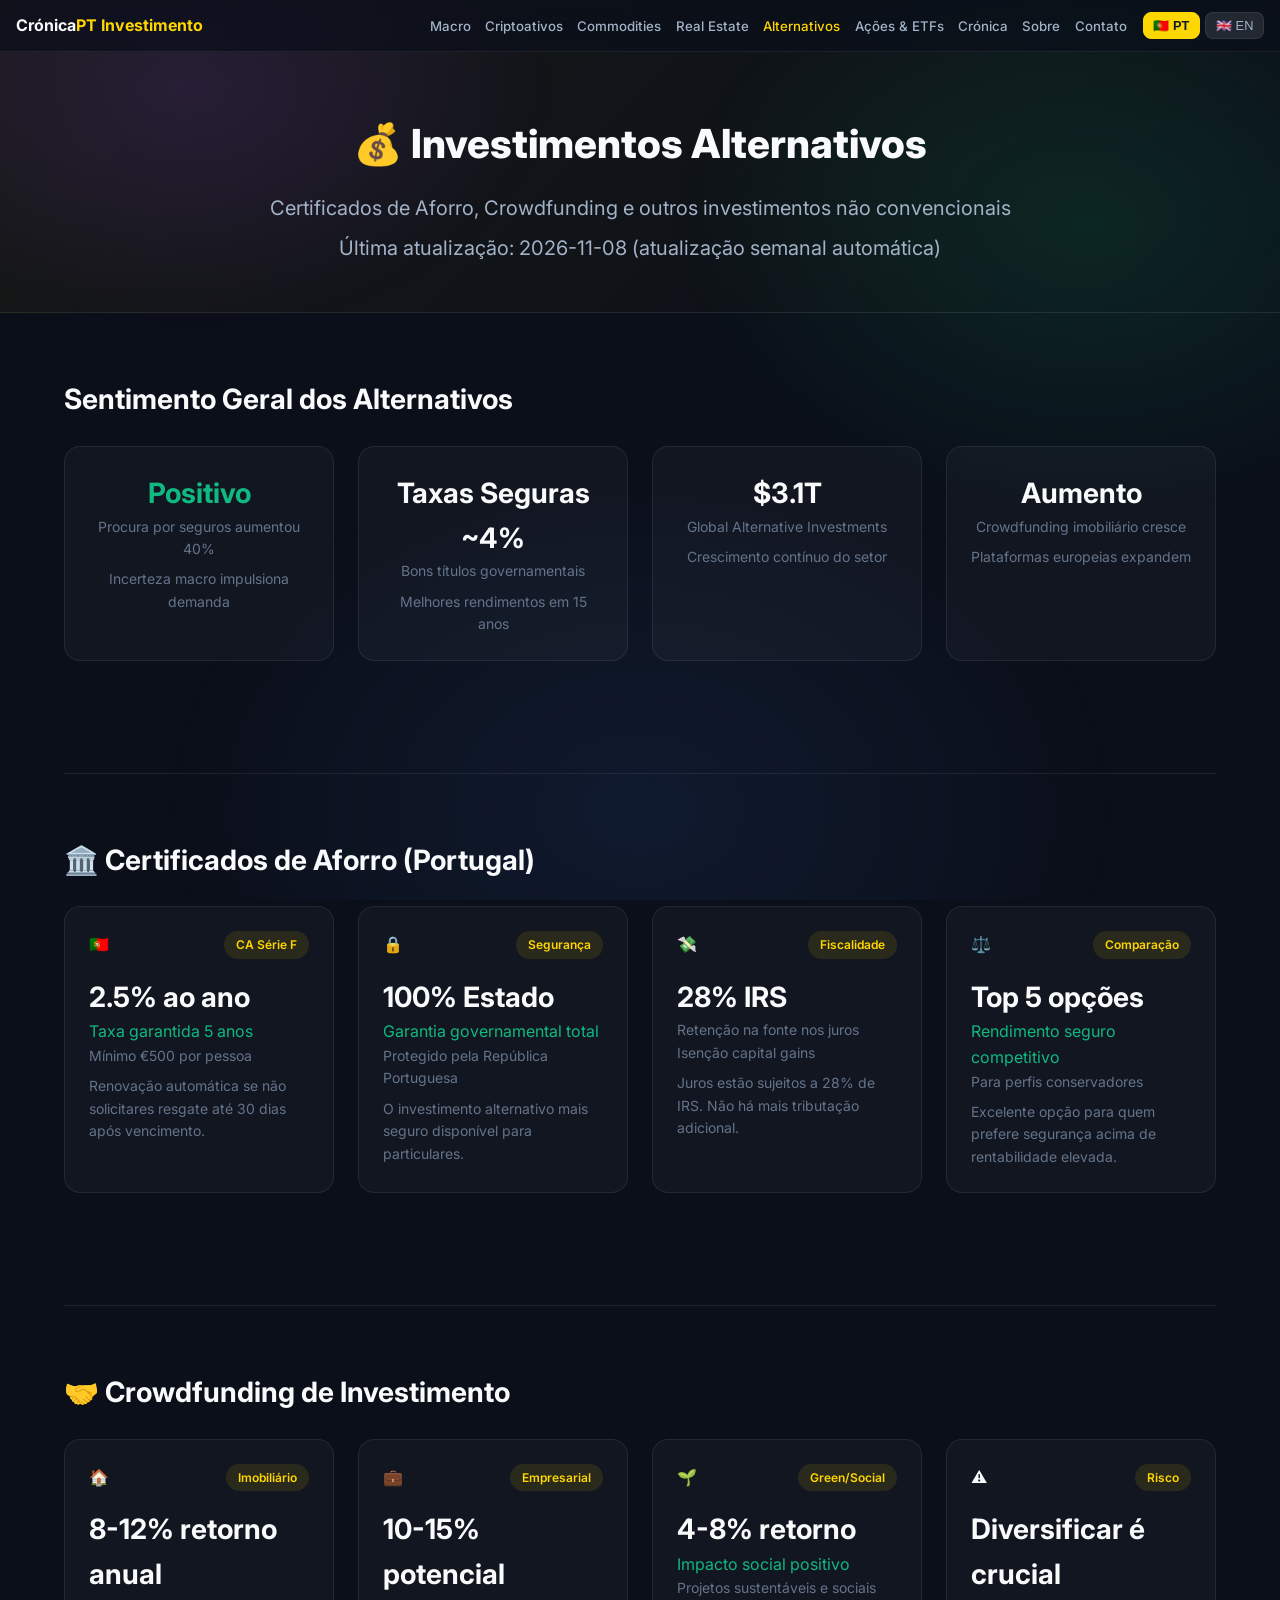
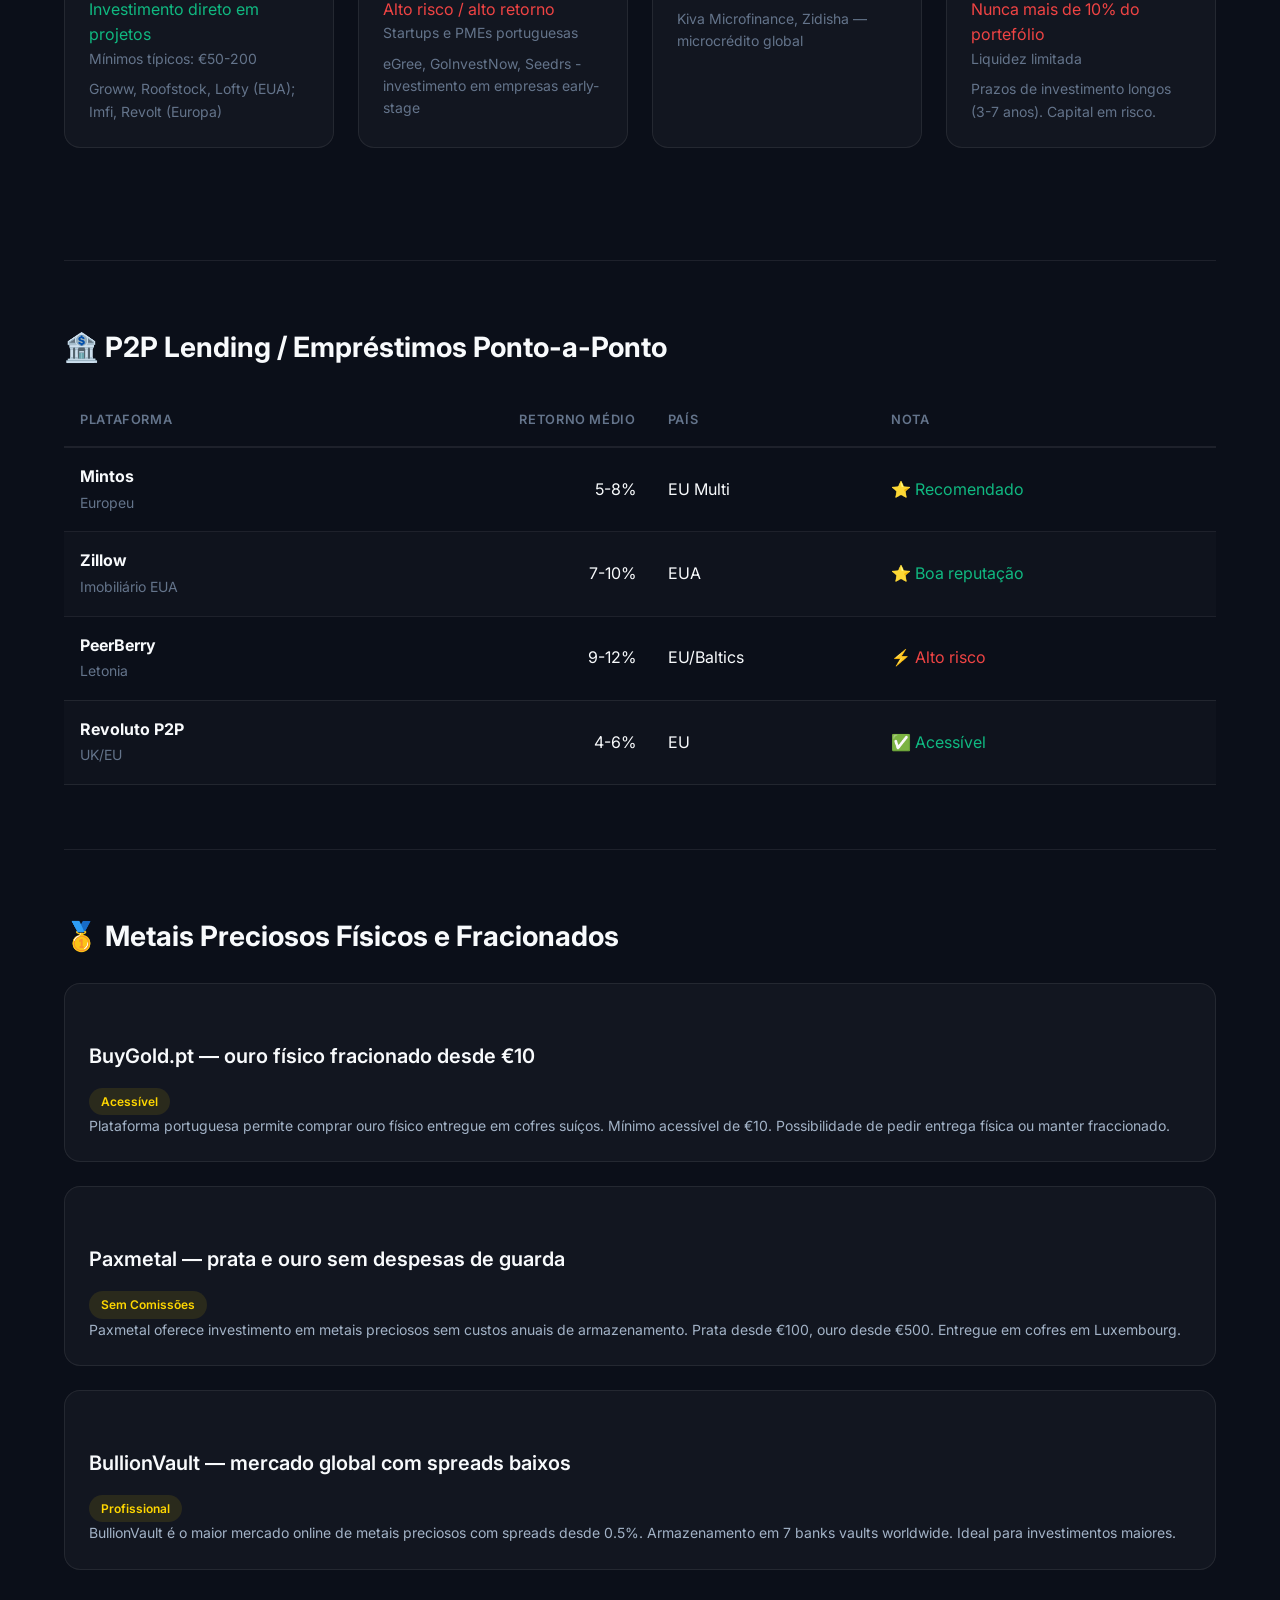
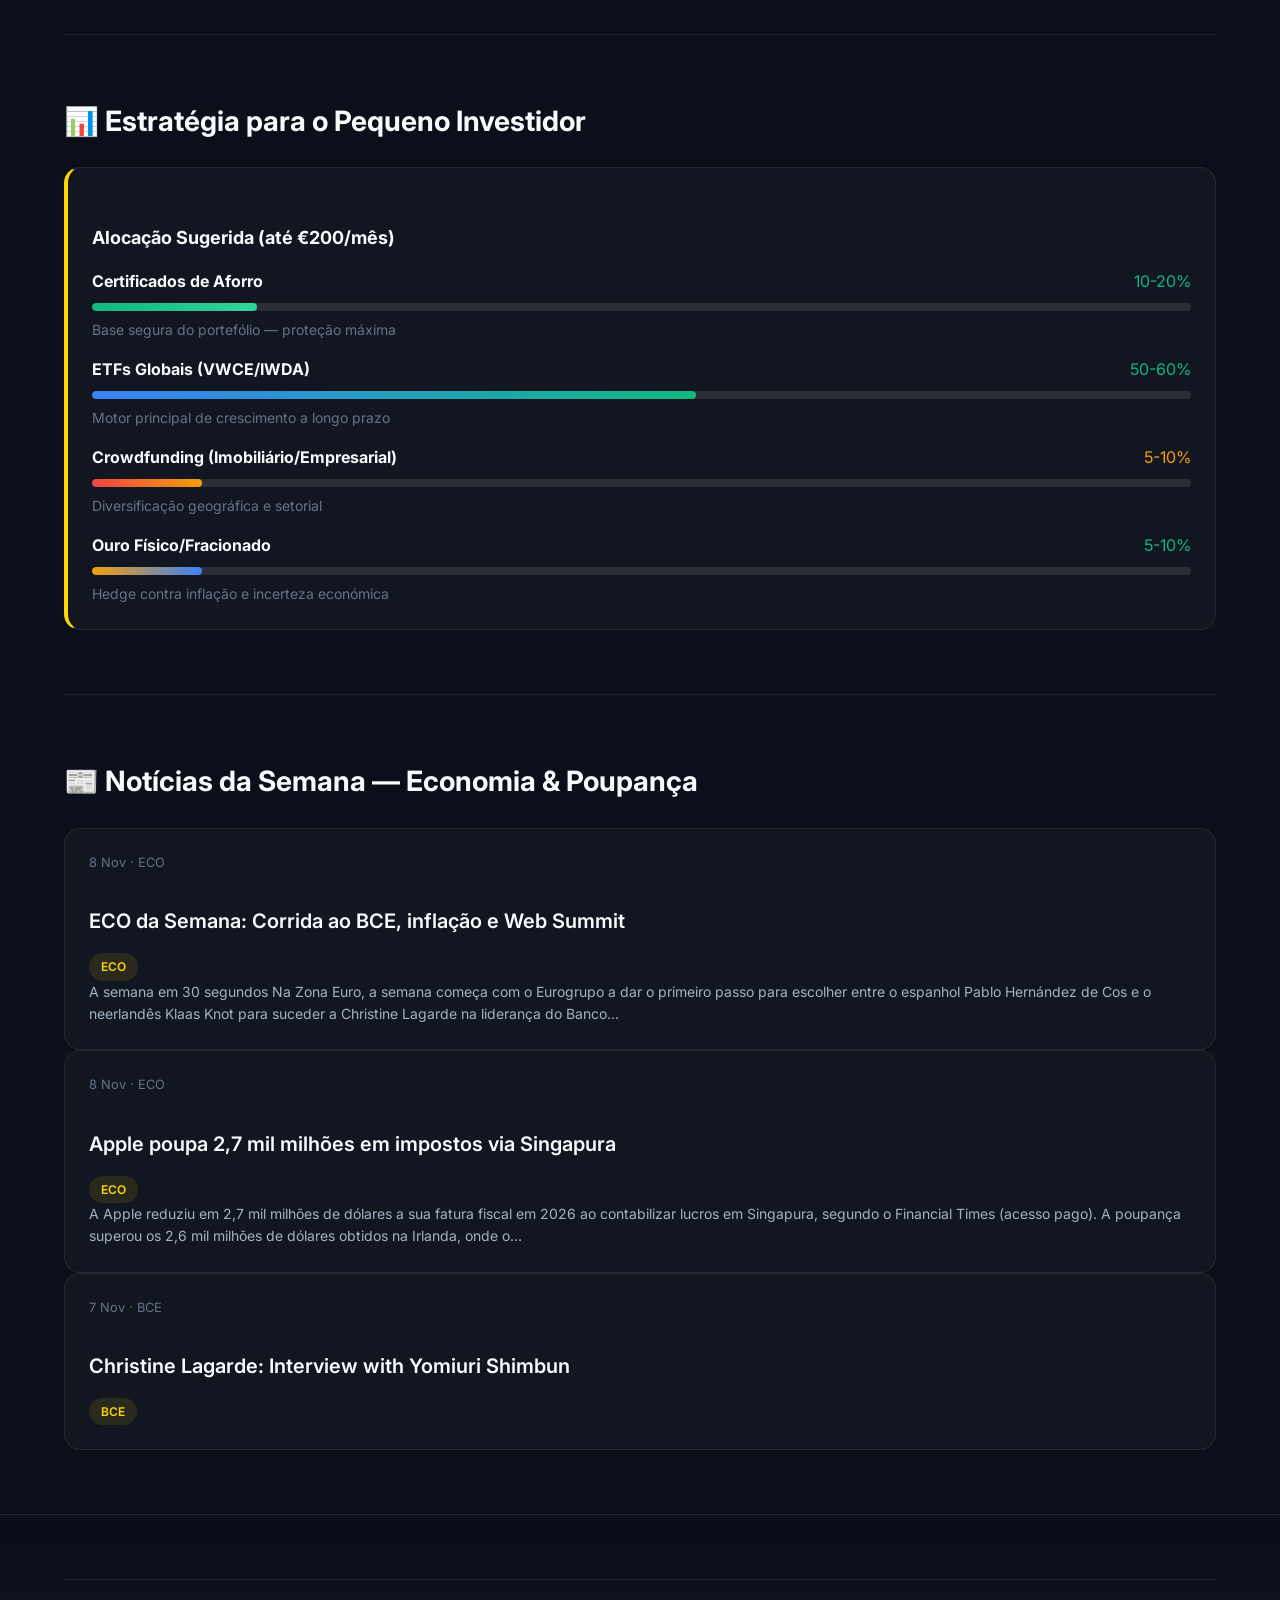
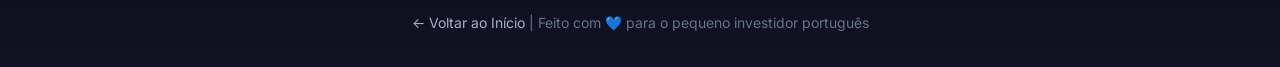
==== commit 709af8d5: "📊 Daily market data update [Auto]" ====
--- a/alternativos.html
+++ b/alternativos.html
@@ -35,7 +35,7 @@
       <div class="page-header-content">
         <h1>💰 Investimentos Alternativos</h1>
         <p>Certificados de Aforro, Crowdfunding e outros investimentos não convencionais</p>
-        <p class="last-updated">Última atualização: 2026-11-01 (atualização semanal automática)</p>
+        <p class="last-updated">Última atualização: 2026-11-08 (atualização semanal automática)</p>
       </div>
     </div>
   </header>
@@ -229,8 +229,9 @@
     <section class="inner-section">
       <h2>📰 Notícias da Semana — Economia & Poupança</h2>
       <!-- NEWS-START:alternativos -->
-        <article class="news-item fade-in"><p class="news-date" style="font-size:0.8rem;color:var(--text-muted);">1 Nov · ECO</p><div class="news-item-header"><h3><a href="https://eco.sapo.pt/2026/11/01/empresas-de-ia-precisam-dos-media-mas-com-remuneracao-justa/" target="_blank" rel="noopener" style="color:inherit;text-decoration:none;">Empresas de IA precisam dos media mas com remuneração justa</a></h3><span class="news-badge">ECO</span></div><p>As empresas de Inteligência Artificial (IA) precisam dos media, mas é necessário que haja uma remuneração justa pelos conteúdos, afirma o diretor de projetos da Global Alliance for Media Innovation da WAN-IFRA (World Association…</p></article>
-        <article class="news-item fade-in"><p class="news-date" style="font-size:0.8rem;color:var(--text-muted);">30 Out · BCE</p><div class="news-item-header"><h3><a href="https://www.ecb.europa.eu//press/key/date/2026/html/ecb.sp261030~08d9d540f0.en.html" target="_blank" rel="noopener" style="color:inherit;text-decoration:none;">Philip R. Lane: AI adoption in Europe</a></h3><span class="news-badge">BCE</span></div></article>
+        <article class="news-item fade-in"><p class="news-date" style="font-size:0.8rem;color:var(--text-muted);">8 Nov · ECO</p><div class="news-item-header"><h3><a href="https://eco.sapo.pt/2026/11/08/eco-da-semana-corrida-ao-bce-inflacao-e-web-summit/" target="_blank" rel="noopener" style="color:inherit;text-decoration:none;">ECO da Semana: Corrida ao BCE, inflação e Web Summit</a></h3><span class="news-badge">ECO</span></div><p>A semana em 30 segundos Na Zona Euro, a semana começa com o Eurogrupo a dar o primeiro passo para escolher entre o espanhol Pablo Hernández de Cos e o neerlandês Klaas Knot para suceder a Christine Lagarde na liderança do Banco…</p></article>
+        <article class="news-item fade-in"><p class="news-date" style="font-size:0.8rem;color:var(--text-muted);">8 Nov · ECO</p><div class="news-item-header"><h3><a href="https://eco.sapo.pt/2026/11/08/apple-poupa-27-mil-milhoes-em-impostos-via-singapura/" target="_blank" rel="noopener" style="color:inherit;text-decoration:none;">Apple poupa 2,7 mil milhões em impostos via Singapura</a></h3><span class="news-badge">ECO</span></div><p>A Apple reduziu em 2,7 mil milhões de dólares a sua fatura fiscal em 2026 ao contabilizar lucros em Singapura, segundo o Financial Times (acesso pago). A poupança superou os 2,6 mil milhões de dólares obtidos na Irlanda, onde o…</p></article>
+        <article class="news-item fade-in"><p class="news-date" style="font-size:0.8rem;color:var(--text-muted);">7 Nov · BCE</p><div class="news-item-header"><h3><a href="https://www.ecb.europa.eu//press/inter/date/2026/html/ecb.in261107~e7b86fc4ce.en.html" target="_blank" rel="noopener" style="color:inherit;text-decoration:none;">Christine Lagarde: Interview with Yomiuri Shimbun</a></h3><span class="news-badge">BCE</span></div></article>
       <!-- NEWS-END -->
     </section>
 
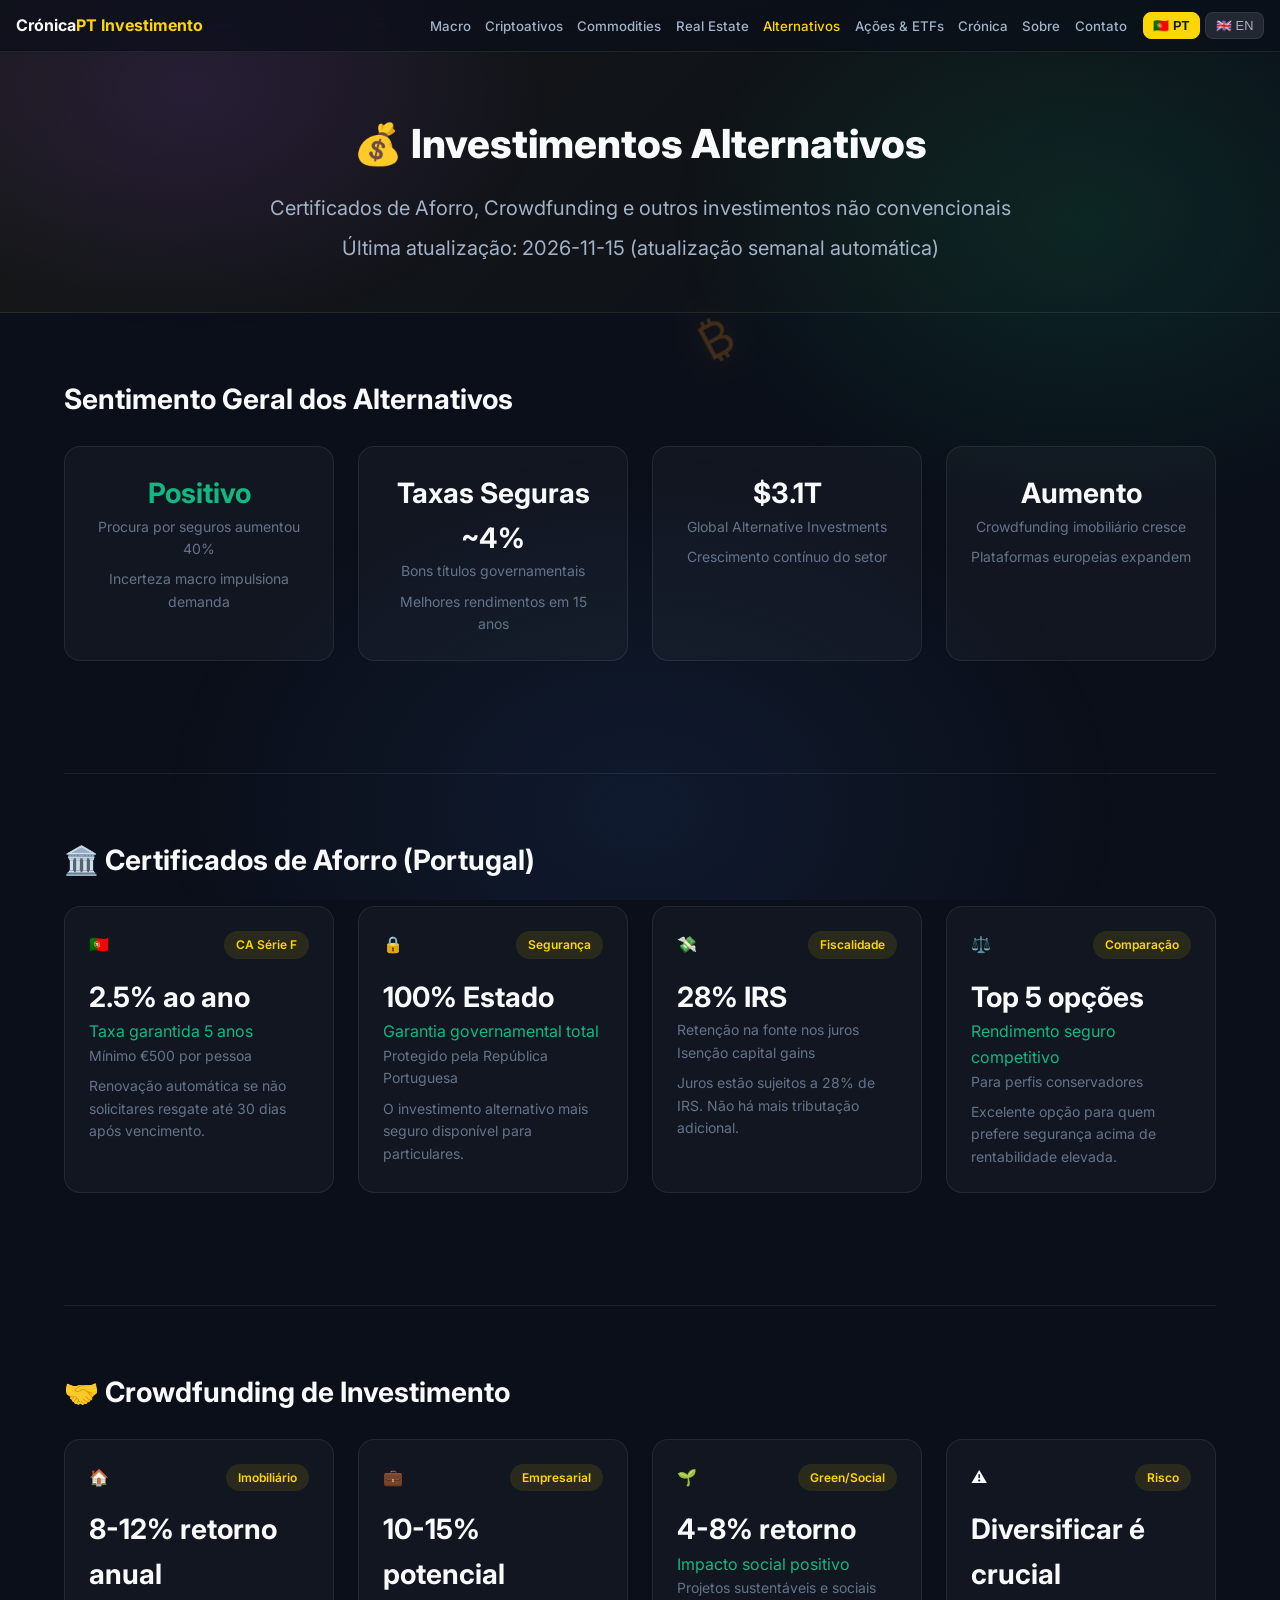
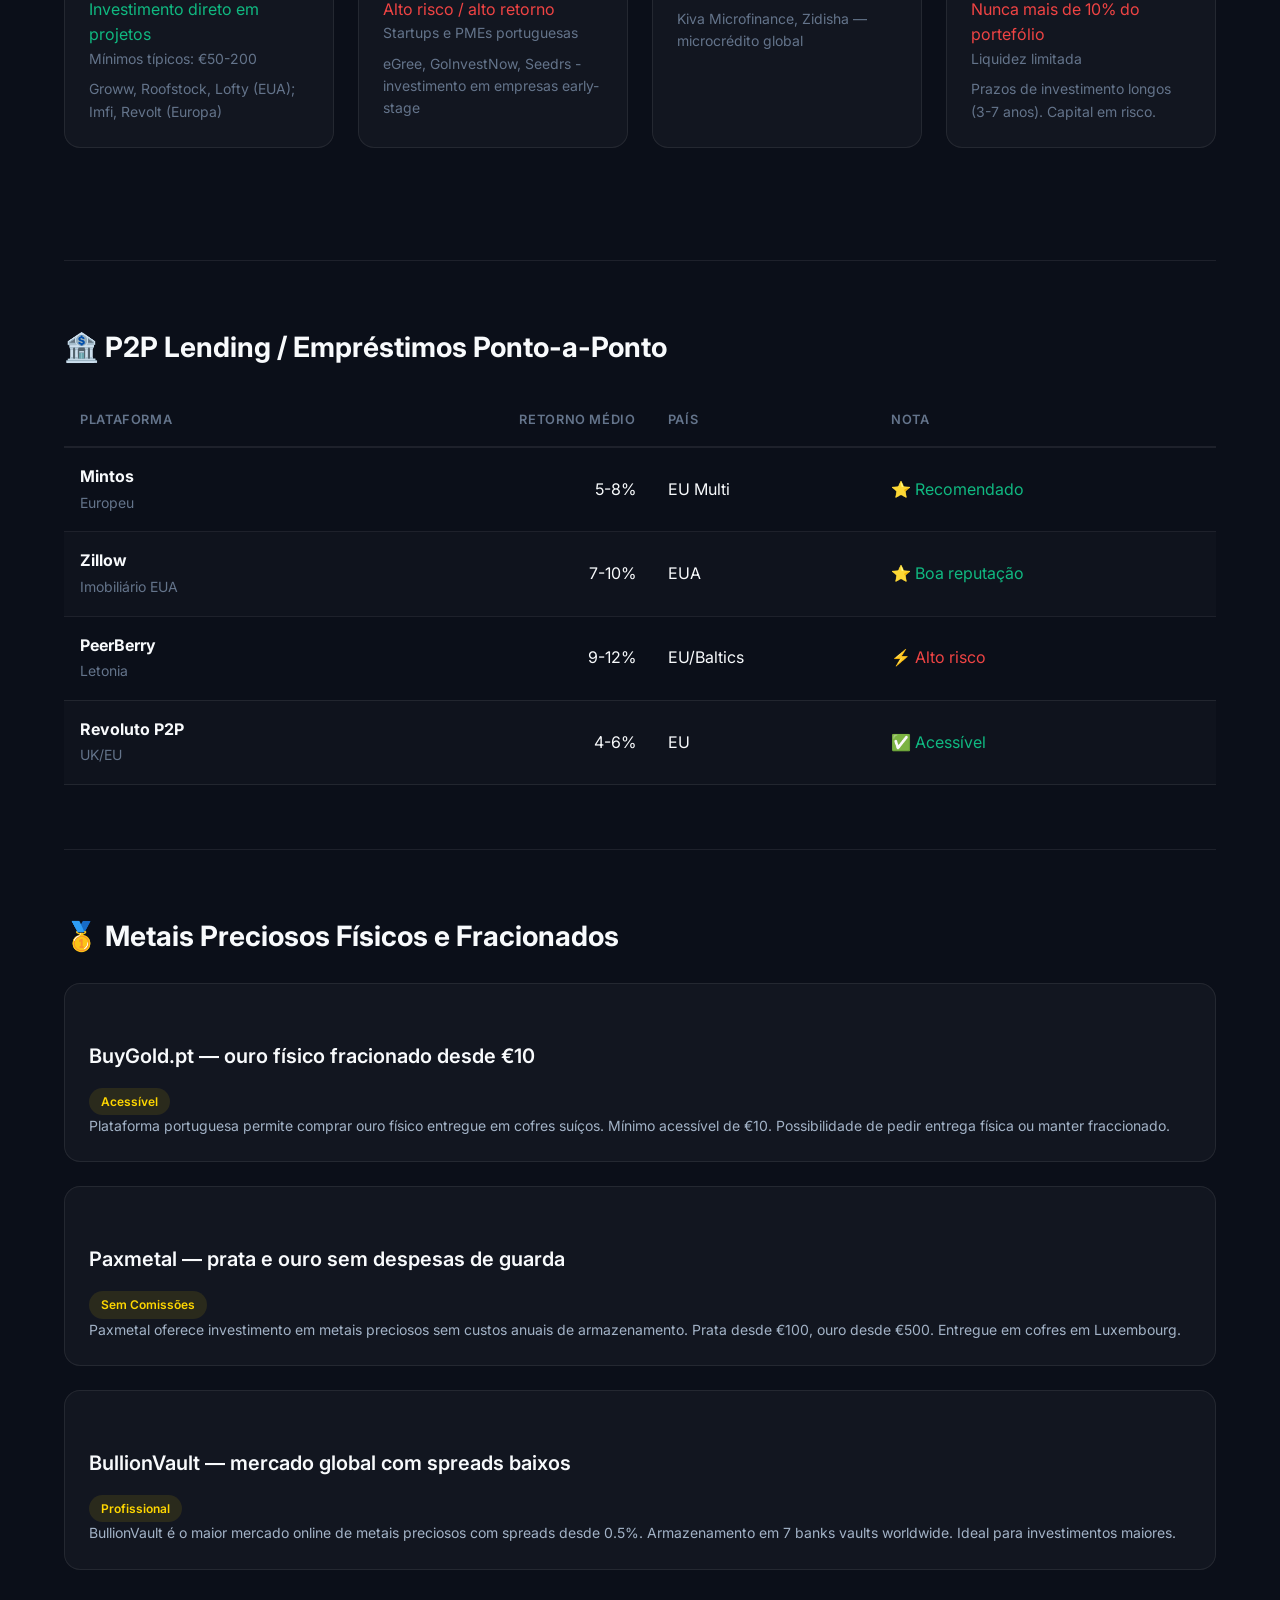
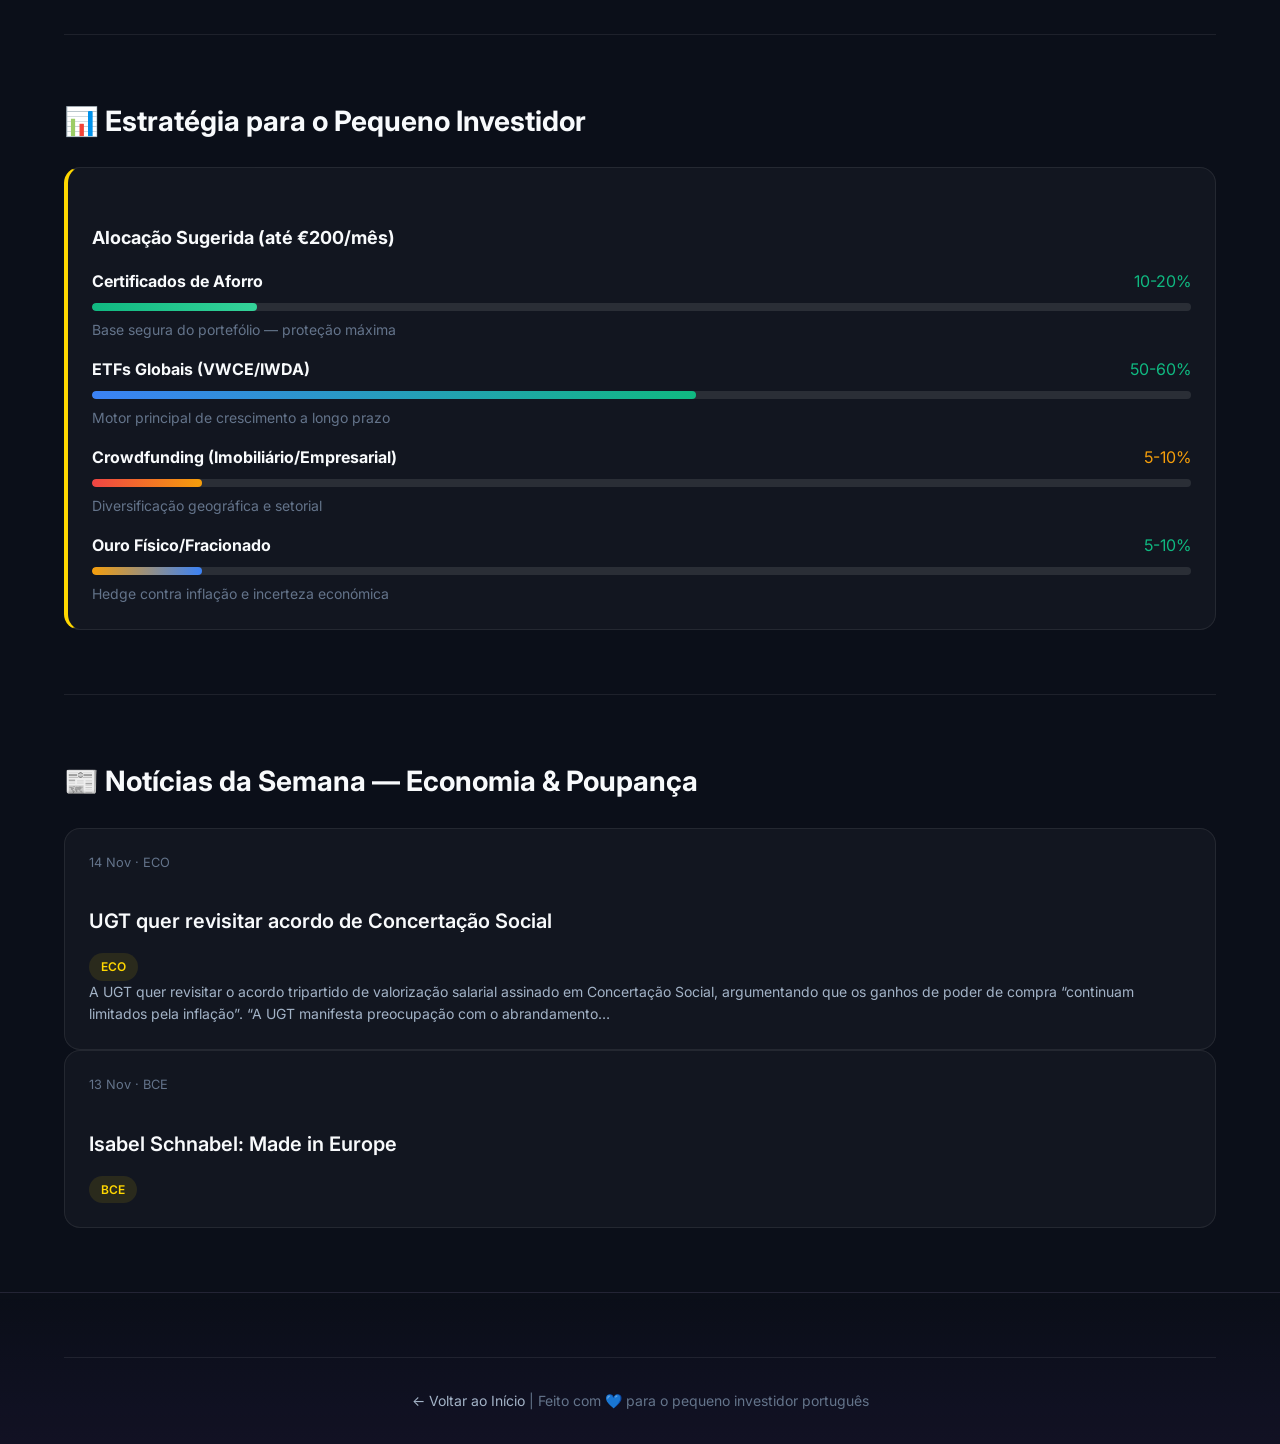
==== commit 0b950aa6: "📊 Daily market data update [Auto]" ====
--- a/alternativos.html
+++ b/alternativos.html
@@ -35,7 +35,7 @@
       <div class="page-header-content">
         <h1>💰 Investimentos Alternativos</h1>
         <p>Certificados de Aforro, Crowdfunding e outros investimentos não convencionais</p>
-        <p class="last-updated">Última atualização: 2026-11-08 (atualização semanal automática)</p>
+        <p class="last-updated">Última atualização: 2026-11-15 (atualização semanal automática)</p>
       </div>
     </div>
   </header>
@@ -229,9 +229,8 @@
     <section class="inner-section">
       <h2>📰 Notícias da Semana — Economia & Poupança</h2>
       <!-- NEWS-START:alternativos -->
-        <article class="news-item fade-in"><p class="news-date" style="font-size:0.8rem;color:var(--text-muted);">8 Nov · ECO</p><div class="news-item-header"><h3><a href="https://eco.sapo.pt/2026/11/08/eco-da-semana-corrida-ao-bce-inflacao-e-web-summit/" target="_blank" rel="noopener" style="color:inherit;text-decoration:none;">ECO da Semana: Corrida ao BCE, inflação e Web Summit</a></h3><span class="news-badge">ECO</span></div><p>A semana em 30 segundos Na Zona Euro, a semana começa com o Eurogrupo a dar o primeiro passo para escolher entre o espanhol Pablo Hernández de Cos e o neerlandês Klaas Knot para suceder a Christine Lagarde na liderança do Banco…</p></article>
-        <article class="news-item fade-in"><p class="news-date" style="font-size:0.8rem;color:var(--text-muted);">8 Nov · ECO</p><div class="news-item-header"><h3><a href="https://eco.sapo.pt/2026/11/08/apple-poupa-27-mil-milhoes-em-impostos-via-singapura/" target="_blank" rel="noopener" style="color:inherit;text-decoration:none;">Apple poupa 2,7 mil milhões em impostos via Singapura</a></h3><span class="news-badge">ECO</span></div><p>A Apple reduziu em 2,7 mil milhões de dólares a sua fatura fiscal em 2026 ao contabilizar lucros em Singapura, segundo o Financial Times (acesso pago). A poupança superou os 2,6 mil milhões de dólares obtidos na Irlanda, onde o…</p></article>
-        <article class="news-item fade-in"><p class="news-date" style="font-size:0.8rem;color:var(--text-muted);">7 Nov · BCE</p><div class="news-item-header"><h3><a href="https://www.ecb.europa.eu//press/inter/date/2026/html/ecb.in261107~e7b86fc4ce.en.html" target="_blank" rel="noopener" style="color:inherit;text-decoration:none;">Christine Lagarde: Interview with Yomiuri Shimbun</a></h3><span class="news-badge">BCE</span></div></article>
+        <article class="news-item fade-in"><p class="news-date" style="font-size:0.8rem;color:var(--text-muted);">14 Nov · ECO</p><div class="news-item-header"><h3><a href="https://eco.sapo.pt/2026/11/14/ugt-quer-revisitar-acordo-de-concertacao-social/" target="_blank" rel="noopener" style="color:inherit;text-decoration:none;">UGT quer revisitar acordo de Concertação Social</a></h3><span class="news-badge">ECO</span></div><p>A UGT quer revisitar o acordo tripartido de valorização salarial assinado em Concertação Social, argumentando que os ganhos de poder de compra “continuam limitados pela inflação”. “A UGT manifesta preocupação com o abrandamento…</p></article>
+        <article class="news-item fade-in"><p class="news-date" style="font-size:0.8rem;color:var(--text-muted);">13 Nov · BCE</p><div class="news-item-header"><h3><a href="https://www.ecb.europa.eu//press/key/date/2026/html/ecb.sp261113~3883f1f187.en.html" target="_blank" rel="noopener" style="color:inherit;text-decoration:none;">Isabel Schnabel: Made in Europe</a></h3><span class="news-badge">BCE</span></div></article>
       <!-- NEWS-END -->
     </section>
 
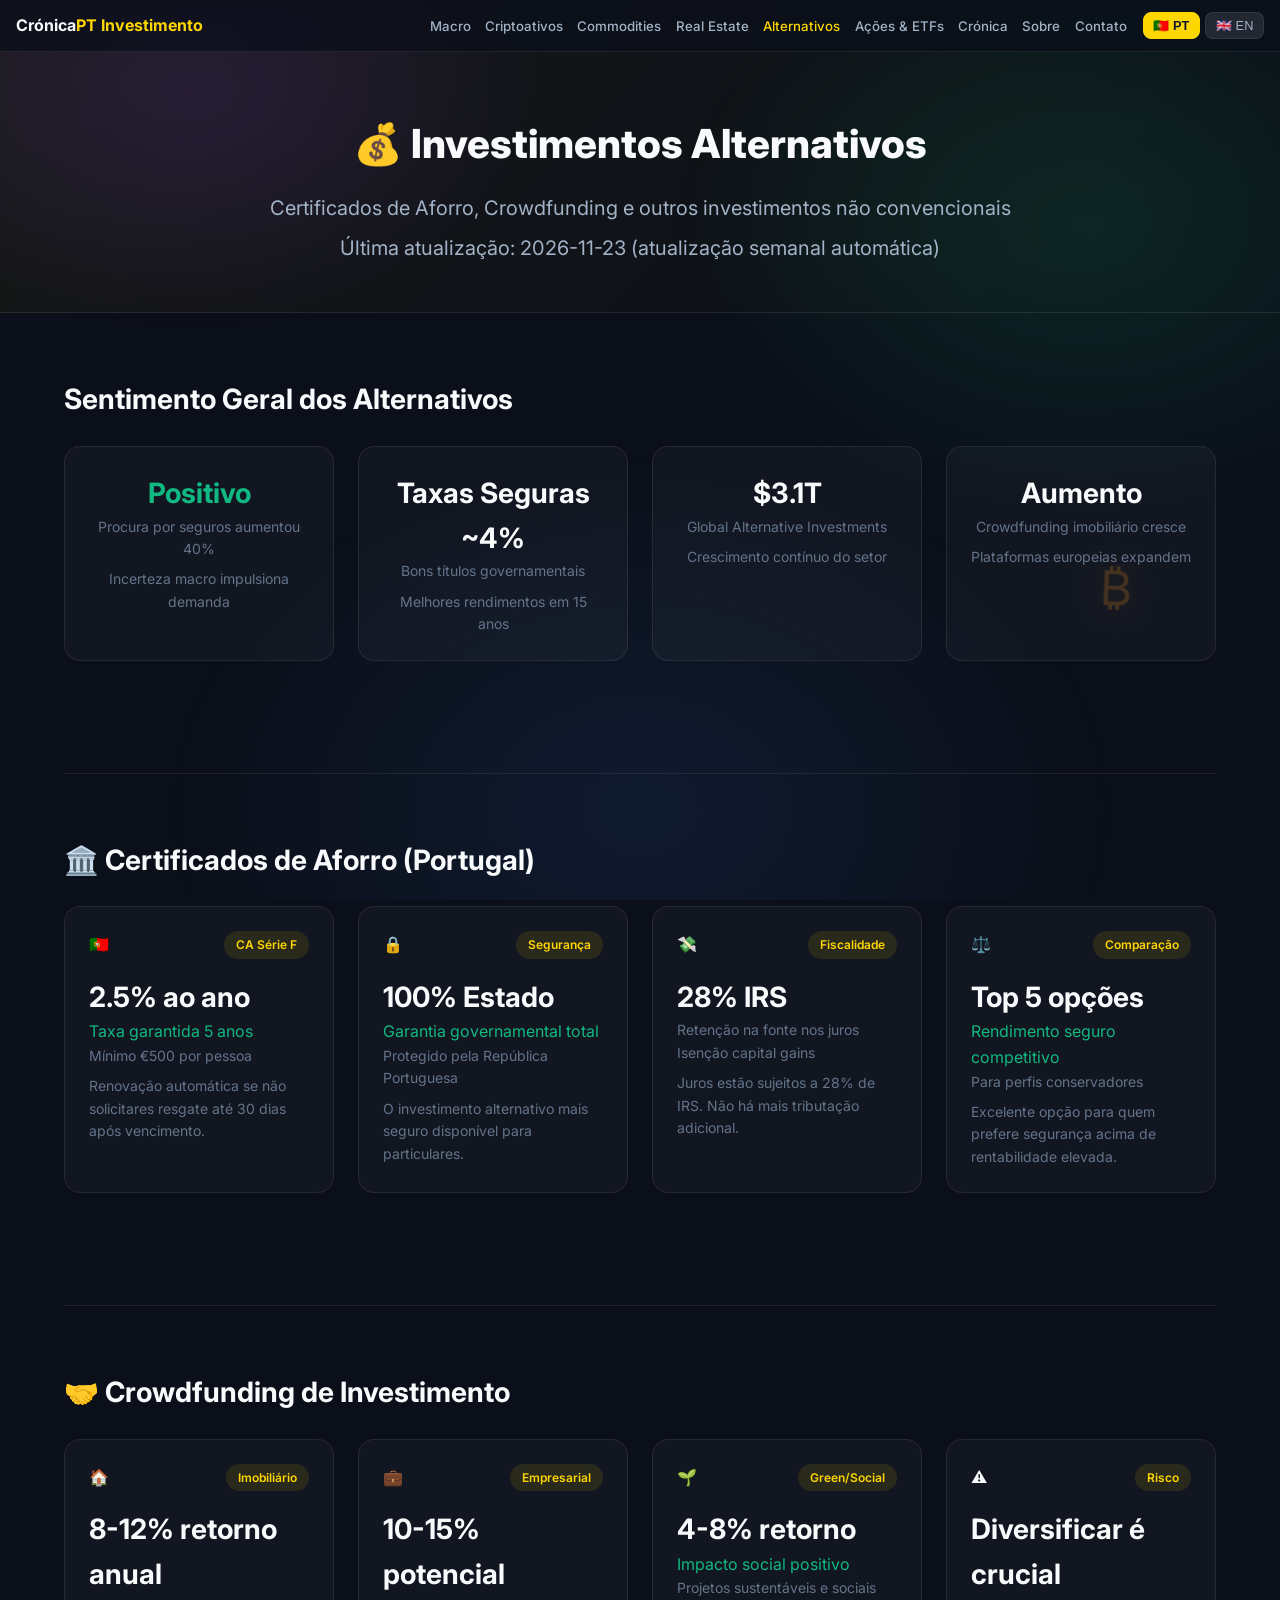
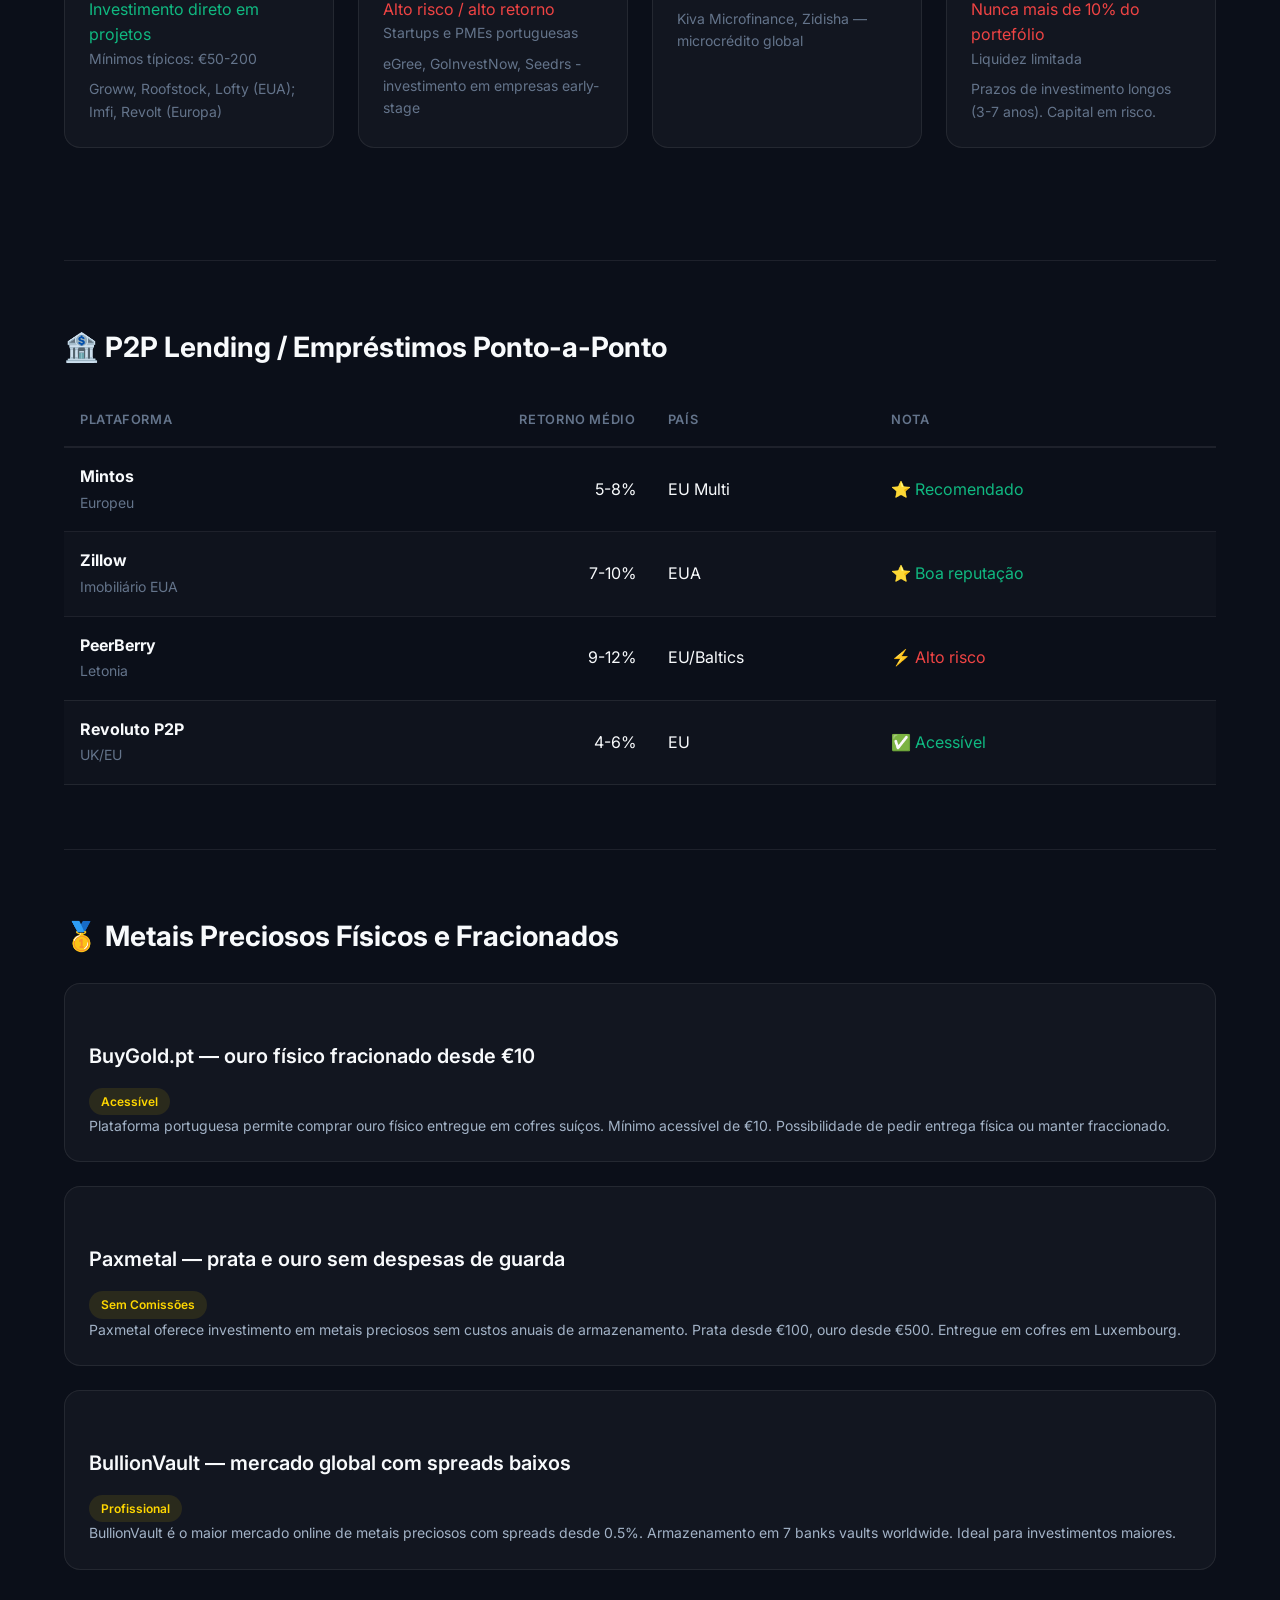
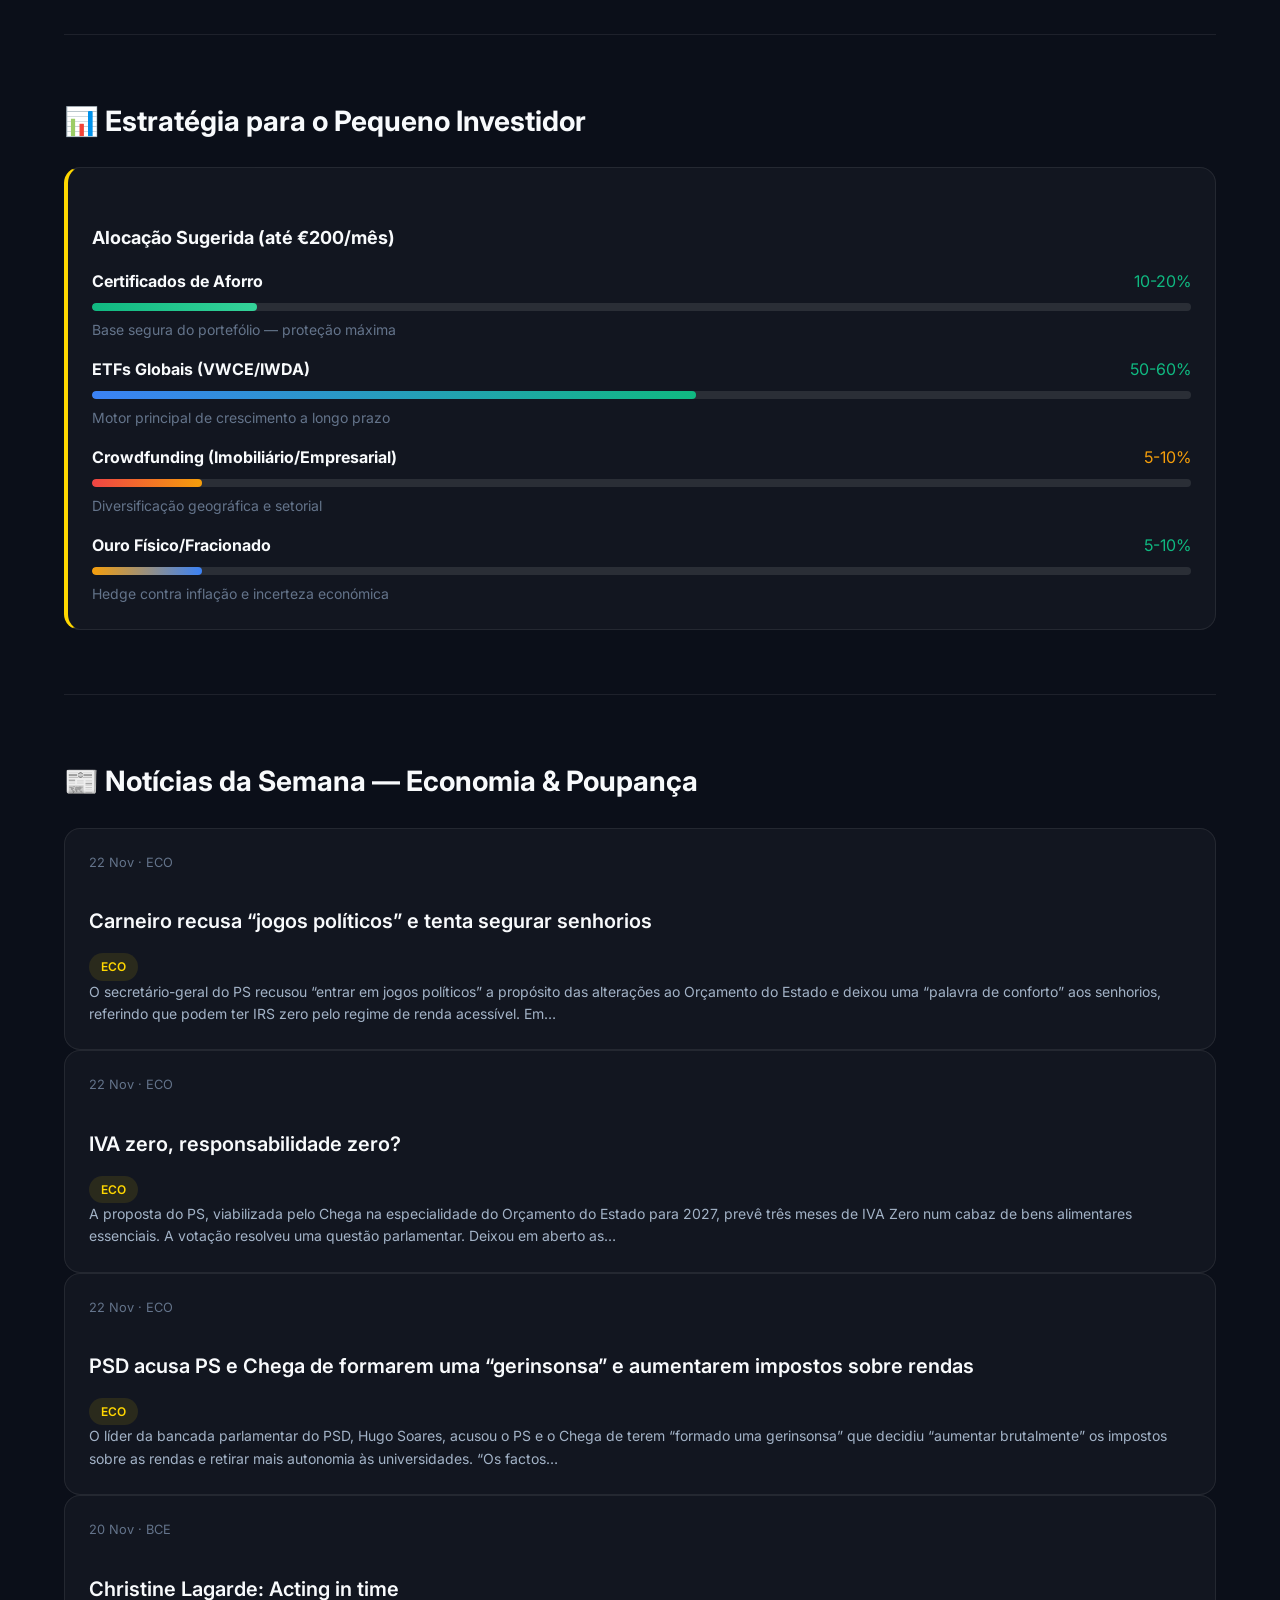
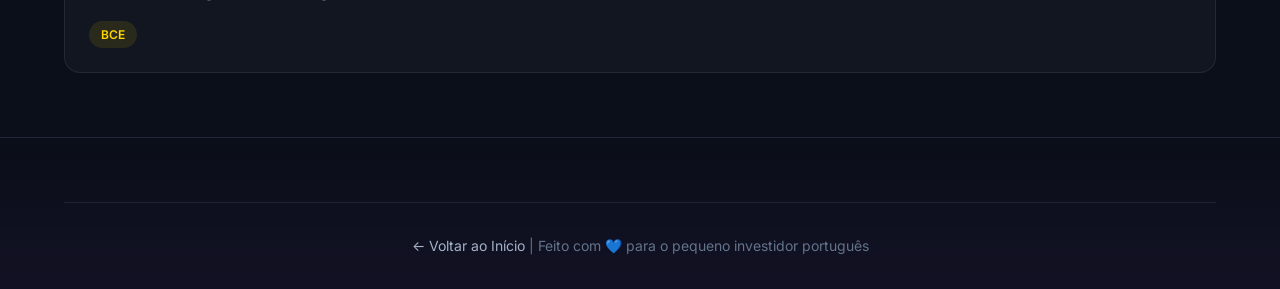
==== commit 7af48ee4: "📊 Daily market data update [Auto]" ====
--- a/alternativos.html
+++ b/alternativos.html
@@ -35,7 +35,7 @@
       <div class="page-header-content">
         <h1>💰 Investimentos Alternativos</h1>
         <p>Certificados de Aforro, Crowdfunding e outros investimentos não convencionais</p>
-        <p class="last-updated">Última atualização: 2026-11-15 (atualização semanal automática)</p>
+        <p class="last-updated">Última atualização: 2026-11-23 (atualização semanal automática)</p>
       </div>
     </div>
   </header>
@@ -229,8 +229,10 @@
     <section class="inner-section">
       <h2>📰 Notícias da Semana — Economia & Poupança</h2>
       <!-- NEWS-START:alternativos -->
-        <article class="news-item fade-in"><p class="news-date" style="font-size:0.8rem;color:var(--text-muted);">14 Nov · ECO</p><div class="news-item-header"><h3><a href="https://eco.sapo.pt/2026/11/14/ugt-quer-revisitar-acordo-de-concertacao-social/" target="_blank" rel="noopener" style="color:inherit;text-decoration:none;">UGT quer revisitar acordo de Concertação Social</a></h3><span class="news-badge">ECO</span></div><p>A UGT quer revisitar o acordo tripartido de valorização salarial assinado em Concertação Social, argumentando que os ganhos de poder de compra “continuam limitados pela inflação”. “A UGT manifesta preocupação com o abrandamento…</p></article>
-        <article class="news-item fade-in"><p class="news-date" style="font-size:0.8rem;color:var(--text-muted);">13 Nov · BCE</p><div class="news-item-header"><h3><a href="https://www.ecb.europa.eu//press/key/date/2026/html/ecb.sp261113~3883f1f187.en.html" target="_blank" rel="noopener" style="color:inherit;text-decoration:none;">Isabel Schnabel: Made in Europe</a></h3><span class="news-badge">BCE</span></div></article>
+        <article class="news-item fade-in"><p class="news-date" style="font-size:0.8rem;color:var(--text-muted);">22 Nov · ECO</p><div class="news-item-header"><h3><a href="https://eco.sapo.pt/2026/11/22/carneiro-recusa-jogos-politicos-e-tenta-segurar-senhorios/" target="_blank" rel="noopener" style="color:inherit;text-decoration:none;">Carneiro recusa “jogos políticos” e tenta segurar senhorios</a></h3><span class="news-badge">ECO</span></div><p>O secretário-geral do PS recusou “entrar em jogos políticos” a propósito das alterações ao Orçamento do Estado e deixou uma “palavra de conforto” aos senhorios, referindo que podem ter IRS zero pelo regime de renda acessível. Em…</p></article>
+        <article class="news-item fade-in"><p class="news-date" style="font-size:0.8rem;color:var(--text-muted);">22 Nov · ECO</p><div class="news-item-header"><h3><a href="https://eco.sapo.pt/opiniao/iva-zero-responsabilidade-zero/" target="_blank" rel="noopener" style="color:inherit;text-decoration:none;">IVA zero, responsabilidade zero?</a></h3><span class="news-badge">ECO</span></div><p>A proposta do PS, viabilizada pelo Chega na especialidade do Orçamento do Estado para 2027, prevê três meses de IVA Zero num cabaz de bens alimentares essenciais. A votação resolveu uma questão parlamentar. Deixou em aberto as…</p></article>
+        <article class="news-item fade-in"><p class="news-date" style="font-size:0.8rem;color:var(--text-muted);">22 Nov · ECO</p><div class="news-item-header"><h3><a href="https://eco.sapo.pt/2026/11/22/psd-acusa-ps-e-chega-de-formarem-uma-gerinsonsa-e-aumentarem-impostos-sobre-rendas/" target="_blank" rel="noopener" style="color:inherit;text-decoration:none;">PSD acusa PS e Chega de formarem uma “gerinsonsa” e aumentarem impostos sobre rendas</a></h3><span class="news-badge">ECO</span></div><p>O líder da bancada parlamentar do PSD, Hugo Soares, acusou o PS e o Chega de terem “formado uma gerinsonsa” que decidiu “aumentar brutalmente” os impostos sobre as rendas e retirar mais autonomia às universidades. “Os factos…</p></article>
+        <article class="news-item fade-in"><p class="news-date" style="font-size:0.8rem;color:var(--text-muted);">20 Nov · BCE</p><div class="news-item-header"><h3><a href="https://www.ecb.europa.eu//press/key/date/2026/html/ecb.sp261120~e52bcc4db2.en.html" target="_blank" rel="noopener" style="color:inherit;text-decoration:none;">Christine Lagarde: Acting in time</a></h3><span class="news-badge">BCE</span></div></article>
       <!-- NEWS-END -->
     </section>
 
